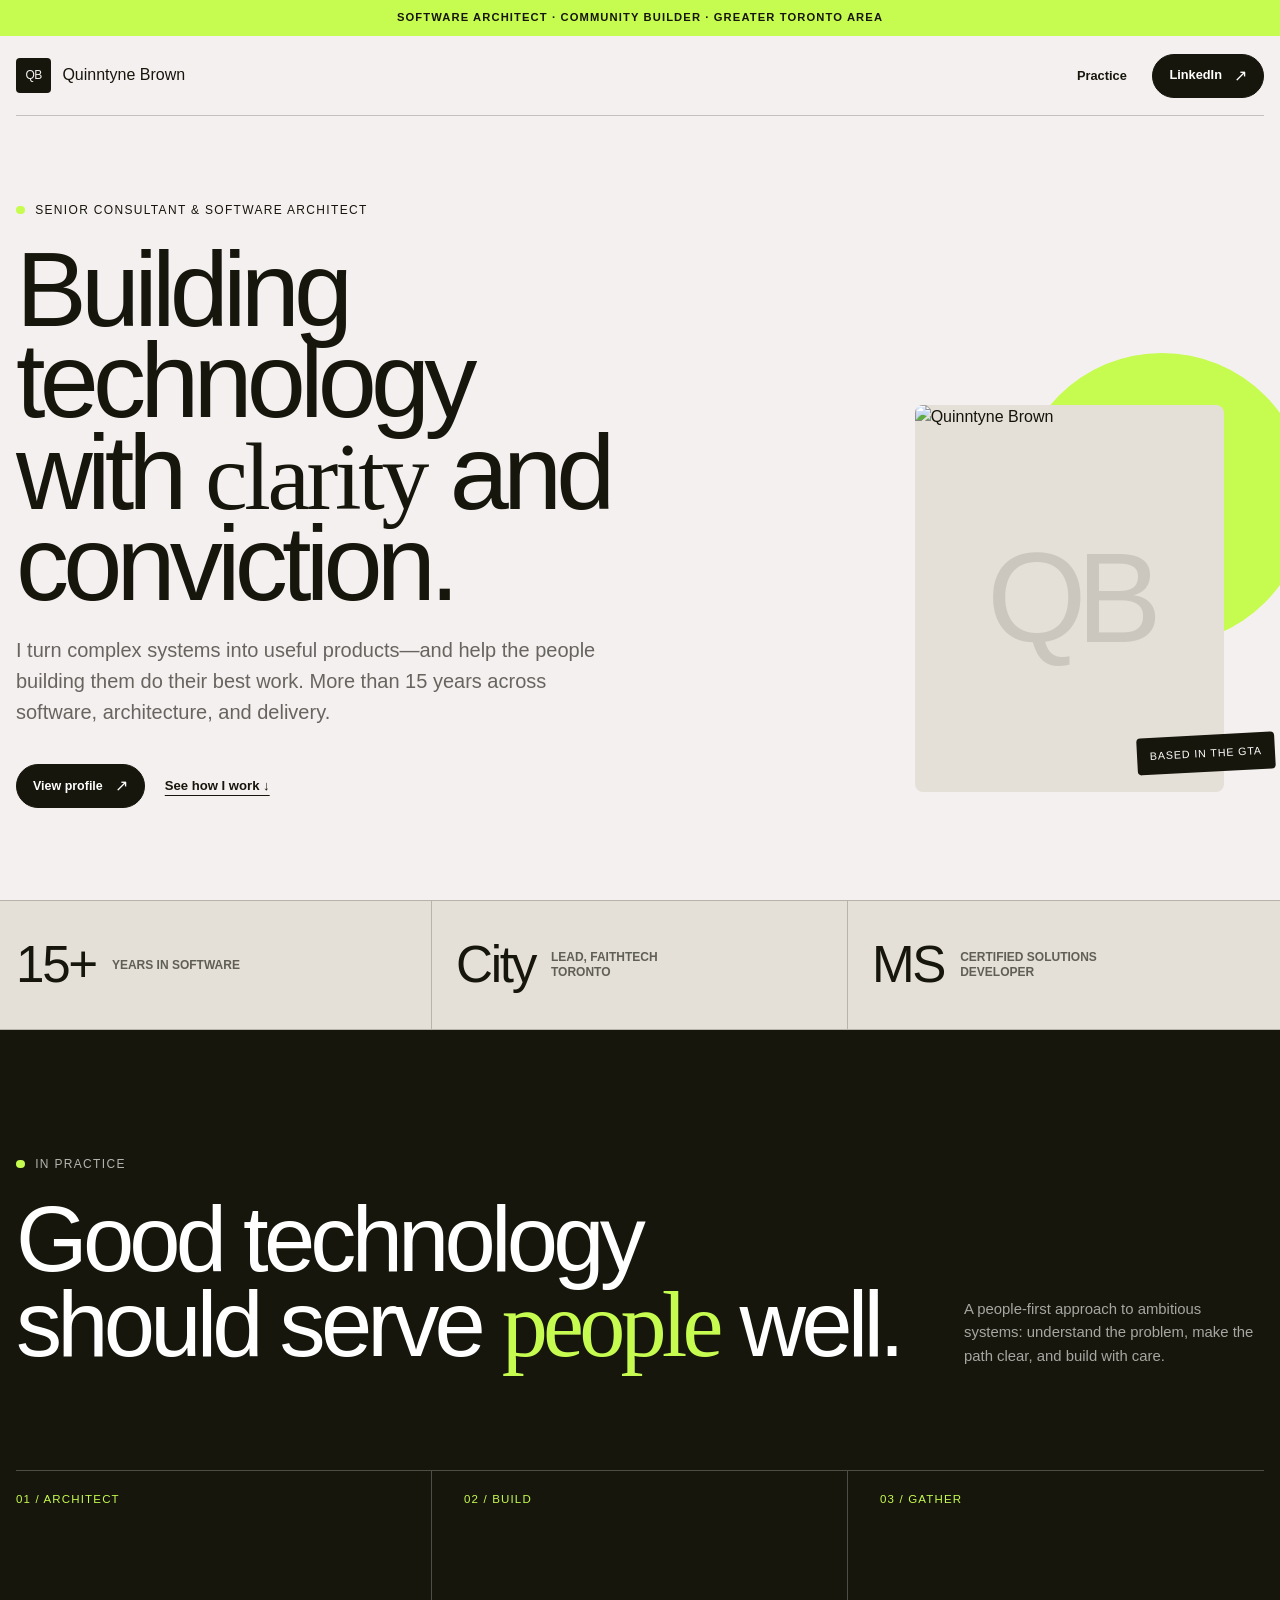
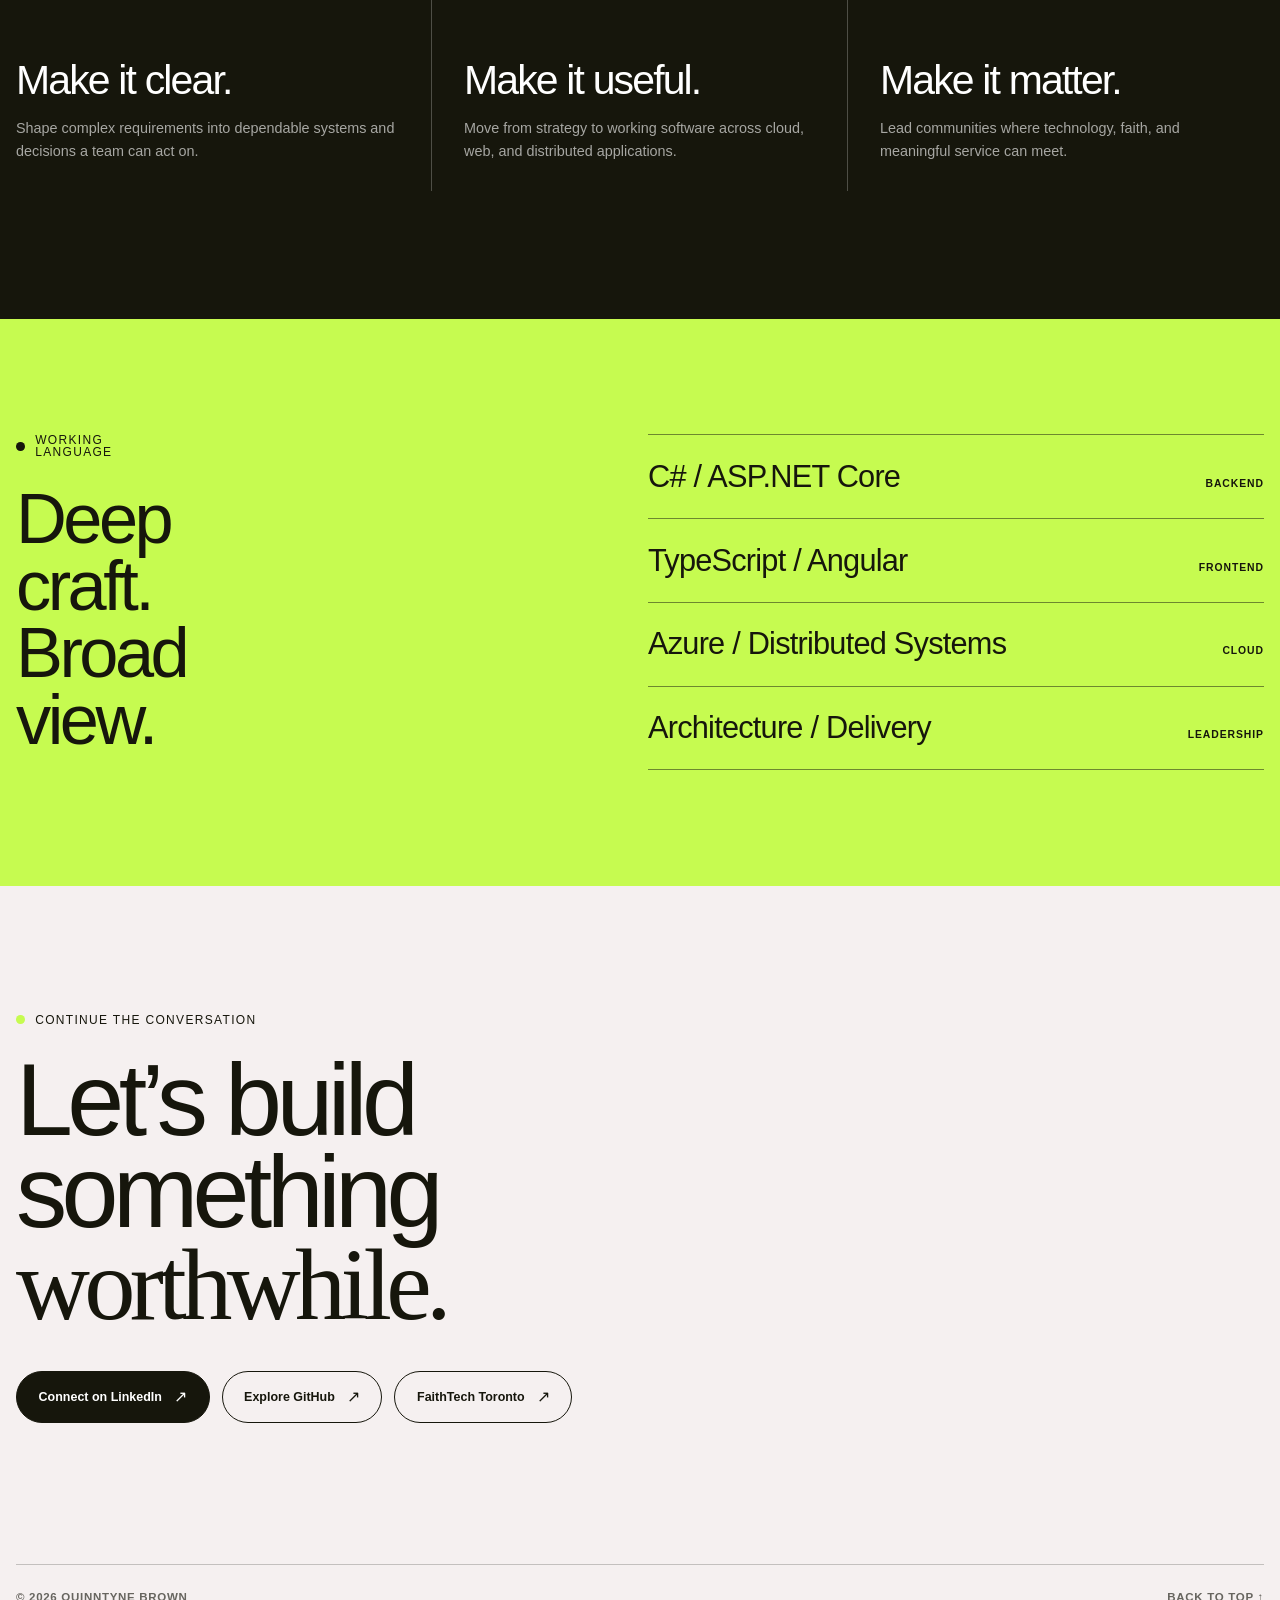
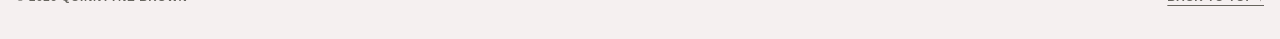
==== site/index.html @ fe4bfd9b "Rename docs/mocks to site to reflect that it is the production site The folder held the deployed pag" ====
<!DOCTYPE html>
<html lang="en">
<head>
  <meta charset="utf-8">
  <meta name="viewport" content="width=device-width, initial-scale=1">
  <meta name="description" content="Quinntyne Brown is a senior consultant, software architect, and FaithTech Toronto City Lead in the Greater Toronto Area.">
  <meta name="theme-color" content="#c6fb50">
  <meta property="og:title" content="Quinntyne Brown — Software Architect">
  <meta property="og:description" content="Building technology with clarity, care, and conviction.">
  <meta property="og:type" content="profile">
  <meta property="og:url" content="https://quinntynebrown.com/">
  <meta property="og:image" content="https://cdn.prod.website-files.com/68cae626f11482f01718b56a/69e68b954094d5e7bb53962c_QuinntyneBrown.jpeg">
  <link rel="canonical" href="https://quinntynebrown.com/">
  <title>Quinntyne Brown — Software Architect</title>

  <!-- FaithTech's public typefaces, paired with the core FaithTech palette below. -->
  <style>
    @font-face {
      font-family: "Noi Grotesk";
      src: url("https://cdn.prod.website-files.com/68cae626f11482f01718b55c/68cae626f11482f01718b61c_NoiGrotesk-Regular.ttf") format("truetype");
      font-style: normal;
      font-weight: 400;
      font-display: swap;
    }

    @font-face {
      font-family: "Noi Grotesk";
      src: url("https://cdn.prod.website-files.com/68cae626f11482f01718b55c/68cae626f11482f01718b603_NoiGrotesk-Semibold.ttf") format("truetype");
      font-style: normal;
      font-weight: 600;
      font-display: swap;
    }

    @font-face {
      font-family: "Inter";
      src: url("https://cdn.prod.website-files.com/68cae626f11482f01718b55c/68cae626f11482f01718b61d_Inter-Regular.ttf") format("truetype");
      font-style: normal;
      font-weight: 400;
      font-display: swap;
    }

    @font-face {
      font-family: "Inter";
      src: url("https://cdn.prod.website-files.com/68cae626f11482f01718b55c/68cae626f11482f01718b61e_Inter-Medium.ttf") format("truetype");
      font-style: normal;
      font-weight: 500;
      font-display: swap;
    }

    @font-face {
      font-family: "Inter";
      src: url("https://cdn.prod.website-files.com/68cae626f11482f01718b55c/68cae626f11482f01718b623_Inter-Bold.ttf") format("truetype");
      font-style: normal;
      font-weight: 700;
      font-display: swap;
    }

    @font-face {
      font-family: "Avril";
      src: url("https://cdn.prod.website-files.com/68cae626f11482f01718b55c/68cae626f11482f01718b5cb_Avril-SemiBold.otf") format("opentype");
      font-style: normal;
      font-weight: 600;
      font-display: swap;
    }

    :root {
      --ink: #16160c;
      --lime: #c6fb50;
      --paper: #f5f0f0;
      --warm: #e4e0d8;
      --line: rgba(22, 22, 12, 0.22);
      --muted: rgba(22, 22, 12, 0.64);
      --page: min(90rem, calc(100vw - 2rem));
      --radius: 0.5rem;
    }

    *, *::before, *::after { box-sizing: border-box; }

    html {
      scroll-behavior: smooth;
      background: var(--ink);
    }

    body {
      margin: 0;
      color: var(--ink);
      background: var(--paper);
      font-family: Inter, Arial, sans-serif;
      font-size: 1rem;
      line-height: 1.55;
      -webkit-font-smoothing: antialiased;
    }

    a { color: inherit; }
    img { display: block; max-width: 100%; }
    button, a { -webkit-tap-highlight-color: transparent; }

    :focus-visible {
      outline: 3px solid var(--lime);
      outline-offset: 4px;
    }

    ::selection {
      color: var(--ink);
      background: var(--lime);
    }

    .skip-link {
      position: fixed;
      top: 0.75rem;
      left: 0.75rem;
      z-index: 100;
      padding: 0.65rem 1rem;
      background: var(--ink);
      color: white;
      border-radius: 0.25rem;
      transform: translateY(-180%);
    }

    .skip-link:focus { transform: translateY(0); }

    .shell {
      width: var(--page);
      margin-inline: auto;
    }

    .eyebrow {
      display: flex;
      align-items: center;
      gap: 0.65rem;
      margin: 0;
      font-family: "Noi Grotesk", Arial, sans-serif;
      font-size: 0.75rem;
      line-height: 1;
      letter-spacing: 0.11em;
      text-transform: uppercase;
    }

    .eyebrow::before {
      content: "";
      width: 0.55rem;
      height: 0.55rem;
      flex: 0 0 auto;
      background: var(--lime);
      border-radius: 50%;
    }

    .topline {
      min-height: 2.25rem;
      display: flex;
      align-items: center;
      justify-content: center;
      padding: 0.45rem 1rem;
      background: var(--lime);
      font-size: 0.7rem;
      font-weight: 700;
      letter-spacing: 0.1em;
      text-align: center;
      text-transform: uppercase;
    }

    .nav {
      position: absolute;
      inset: 2.25rem 0 auto;
      z-index: 10;
    }

    .nav-inner {
      min-height: 5rem;
      display: flex;
      align-items: center;
      justify-content: space-between;
      border-bottom: 1px solid var(--line);
    }

    .mark {
      display: inline-flex;
      align-items: center;
      gap: 0.7rem;
      font-family: "Noi Grotesk", Arial, sans-serif;
      font-size: 1rem;
      text-decoration: none;
    }

    .mark-box {
      width: 2.2rem;
      height: 2.2rem;
      display: grid;
      place-items: center;
      color: var(--paper);
      background: var(--ink);
      border-radius: 0.25rem;
      font-size: 0.75rem;
      letter-spacing: -0.04em;
    }

    .nav-links {
      display: flex;
      align-items: center;
      gap: 1.6rem;
      margin: 0;
      padding: 0;
      list-style: none;
    }

    .nav-links a {
      font-size: 0.8rem;
      font-weight: 700;
      text-decoration: none;
    }

    .nav-links a:not(.pill) {
      text-decoration-line: underline;
      text-decoration-color: transparent;
      text-underline-offset: 0.3rem;
      transition: text-decoration-color 180ms ease;
    }

    .nav-links a:not(.pill):hover { text-decoration-color: currentColor; }

    .pill {
      min-height: 2.75rem;
      display: inline-flex;
      align-items: center;
      justify-content: center;
      gap: 0.75rem;
      padding: 0.75rem 1rem;
      border: 1px solid var(--ink);
      border-radius: 100vw;
      background: var(--ink);
      color: white;
      font-size: 0.78rem;
      font-weight: 700;
      line-height: 1;
      text-decoration: none;
      transition: background 180ms ease, color 180ms ease, transform 180ms ease;
    }

    .pill::after {
      content: "↗";
      font-size: 1rem;
      font-weight: 400;
    }

    .pill:hover {
      color: var(--ink);
      background: var(--lime);
      transform: translateY(-2px);
    }

    .hero {
      min-height: min(58rem, calc(100svh - 2.25rem));
      display: flex;
      align-items: center;
      padding: 8.75rem 0 3rem;
      overflow: hidden;
    }

    .hero-grid {
      display: grid;
      grid-template-columns: repeat(12, minmax(0, 1fr));
      gap: 1rem;
      align-items: end;
    }

    .hero-copy {
      grid-column: 1 / span 8;
      position: relative;
      z-index: 2;
      padding-bottom: 1rem;
    }

    .hero h1 {
      max-width: 11ch;
      margin: 1.75rem 0 1.6rem;
      font-family: "Noi Grotesk", Arial, sans-serif;
      font-size: clamp(4rem, 8.3vw, 8.2rem);
      font-weight: 400;
      letter-spacing: -0.055em;
      line-height: 0.86;
      text-wrap: balance;
    }

    .hero h1 em {
      font-family: "Avril", Georgia, serif;
      font-size: 0.9em;
      font-style: normal;
      letter-spacing: -0.035em;
    }

    .hero-intro {
      max-width: 38rem;
      margin: 0;
      color: var(--muted);
      font-size: clamp(1.05rem, 1.6vw, 1.25rem);
      text-wrap: pretty;
    }

    .hero-actions {
      display: flex;
      align-items: center;
      gap: 1.25rem;
      margin-top: 2.25rem;
    }

    .text-link {
      font-size: 0.82rem;
      font-weight: 700;
      text-underline-offset: 0.32rem;
    }

    .portrait-wrap {
      grid-column: 9 / -1;
      position: relative;
      padding: 1rem 0 1rem 1rem;
    }

    .portrait-block {
      position: absolute;
      top: -1.25rem;
      right: -2.75rem;
      width: 72%;
      aspect-ratio: 1;
      background: var(--lime);
      border-radius: 50%;
    }

    .portrait {
      position: relative;
      aspect-ratio: 4 / 5;
      overflow: hidden;
      background: var(--warm);
      border-radius: var(--radius);
    }

    .portrait::before {
      content: "QB";
      position: absolute;
      inset: 0;
      display: grid;
      place-items: center;
      color: rgba(22, 22, 12, 0.12);
      font-family: "Noi Grotesk", Arial, sans-serif;
      font-size: 8rem;
      letter-spacing: -0.08em;
    }

    .portrait img {
      position: relative;
      width: 100%;
      height: 100%;
      object-fit: cover;
      filter: saturate(0.88) contrast(1.02);
    }

    .portrait-caption {
      position: absolute;
      right: -0.7rem;
      bottom: 3.25rem;
      z-index: 2;
      padding: 0.65rem 0.8rem;
      background: var(--ink);
      color: white;
      border-radius: 0.25rem;
      font-family: "Noi Grotesk", Arial, sans-serif;
      font-size: 0.67rem;
      letter-spacing: 0.08em;
      text-transform: uppercase;
      transform: rotate(-3deg);
    }

    .signal-strip {
      background: var(--warm);
      border-top: 1px solid var(--line);
      border-bottom: 1px solid var(--line);
    }

    .signals {
      min-height: 8rem;
      display: grid;
      grid-template-columns: repeat(3, 1fr);
    }

    .signal {
      display: flex;
      align-items: center;
      gap: 1rem;
      padding: 1.5rem;
      border-right: 1px solid var(--line);
    }

    .signal:first-child { padding-left: 0; }
    .signal:last-child { border-right: 0; }

    .signal strong {
      font-family: "Noi Grotesk", Arial, sans-serif;
      font-size: clamp(2.3rem, 4vw, 3.8rem);
      font-weight: 400;
      letter-spacing: -0.045em;
      line-height: 1;
    }

    .signal span {
      max-width: 9rem;
      color: var(--muted);
      font-size: 0.75rem;
      font-weight: 700;
      line-height: 1.25;
      text-transform: uppercase;
    }

    .practice {
      padding: clamp(5.5rem, 10vw, 9rem) 0;
      color: white;
      background: var(--ink);
    }

    .practice .eyebrow { color: rgba(255,255,255,0.68); }

    .practice-head {
      display: grid;
      grid-template-columns: repeat(12, minmax(0, 1fr));
      gap: 1rem;
      align-items: end;
      margin-bottom: clamp(4rem, 8vw, 7rem);
    }

    .practice-title-wrap { grid-column: 1 / span 9; }

    .practice h2 {
      grid-column: 1 / span 9;
      margin: 1.75rem 0 0;
      font-family: "Noi Grotesk", Arial, sans-serif;
      font-size: clamp(3.3rem, 7.2vw, 7rem);
      font-weight: 400;
      letter-spacing: -0.052em;
      line-height: 0.92;
      text-wrap: balance;
    }

    .practice h2 em {
      color: var(--lime);
      font-family: "Avril", Georgia, serif;
      font-style: normal;
    }

    .practice-note {
      grid-column: 10 / -1;
      margin: 0;
      color: rgba(255,255,255,0.62);
      font-size: 0.93rem;
      text-wrap: pretty;
    }

    .pillars {
      display: grid;
      grid-template-columns: repeat(3, 1fr);
      border-top: 1px solid rgba(255,255,255,0.24);
    }

    .pillar {
      min-height: 20rem;
      display: flex;
      flex-direction: column;
      padding: 1.25rem 2rem 0 0;
      border-right: 1px solid rgba(255,255,255,0.24);
    }

    .pillar + .pillar { padding-left: 2rem; }
    .pillar:last-child { border-right: 0; }

    .number {
      color: var(--lime);
      font-family: "Noi Grotesk", Arial, sans-serif;
      font-size: 0.72rem;
      letter-spacing: 0.1em;
    }

    .pillar h3 {
      margin: auto 0 1rem;
      font-family: "Noi Grotesk", Arial, sans-serif;
      font-size: clamp(2rem, 3.2vw, 3rem);
      font-weight: 400;
      letter-spacing: -0.045em;
      line-height: 1;
    }

    .pillar p {
      min-height: 4.6rem;
      margin: 0;
      color: rgba(255,255,255,0.62);
      font-size: 0.9rem;
      text-wrap: pretty;
    }

    .stack {
      padding: clamp(5rem, 9vw, 8rem) 0;
      background: var(--lime);
    }

    .stack-grid {
      display: grid;
      grid-template-columns: repeat(12, minmax(0, 1fr));
      gap: 1rem;
    }

    .stack .eyebrow::before { background: var(--ink); }

    .stack h2 {
      grid-column: 1 / span 5;
      margin: 1.75rem 0 0;
      font-family: "Noi Grotesk", Arial, sans-serif;
      font-size: clamp(3rem, 5.5vw, 5.25rem);
      font-weight: 400;
      letter-spacing: -0.05em;
      line-height: 0.95;
    }

    .stack-list {
      grid-column: 7 / -1;
      margin: 0;
      padding: 0;
      list-style: none;
      border-top: 1px solid rgba(22,22,12,0.5);
    }

    .stack-list li {
      display: flex;
      align-items: baseline;
      justify-content: space-between;
      gap: 1rem;
      padding: 1.1rem 0;
      border-bottom: 1px solid rgba(22,22,12,0.5);
      font-family: "Noi Grotesk", Arial, sans-serif;
      font-size: clamp(1.35rem, 2.4vw, 2.1rem);
      letter-spacing: -0.025em;
    }

    .stack-list small {
      font-family: Inter, Arial, sans-serif;
      font-size: 0.65rem;
      font-weight: 700;
      letter-spacing: 0.09em;
      text-transform: uppercase;
    }

    .connect {
      padding: clamp(5.5rem, 10vw, 9rem) 0 2rem;
      background: var(--paper);
    }

    .connect h2 {
      max-width: 11ch;
      margin: 1.75rem 0 2.5rem;
      font-family: "Noi Grotesk", Arial, sans-serif;
      font-size: clamp(3.6rem, 8vw, 7.5rem);
      font-weight: 400;
      letter-spacing: -0.055em;
      line-height: 0.9;
    }

    .connect h2 em {
      font-family: "Avril", Georgia, serif;
      font-style: normal;
    }

    .connect-links {
      display: flex;
      flex-wrap: wrap;
      gap: 0.75rem;
    }

    .connect-links .pill {
      min-height: 3.25rem;
      padding-inline: 1.35rem;
    }

    .connect-links .pill.secondary {
      color: var(--ink);
      background: transparent;
    }

    .connect-links .pill.secondary:hover { background: var(--lime); }

    footer {
      margin-top: clamp(6rem, 11vw, 10rem);
      padding: 1.5rem 0 0;
      border-top: 1px solid var(--line);
    }

    .footer-row {
      display: flex;
      align-items: center;
      justify-content: space-between;
      gap: 1.5rem;
      color: var(--muted);
      font-size: 0.72rem;
      font-weight: 700;
      letter-spacing: 0.06em;
      text-transform: uppercase;
    }

    .back-top {
      display: inline-flex;
      align-items: center;
      gap: 0.5rem;
      text-underline-offset: 0.25rem;
    }

    .reveal {
      opacity: 1;
      transform: translateY(0);
      transition: opacity 700ms ease, transform 700ms ease;
    }

    @starting-style {
      .reveal {
        opacity: 0;
        transform: translateY(1.25rem);
      }
    }

    @media (max-width: 900px) {
      .hero { min-height: auto; padding-top: 9rem; }
      .hero-grid { align-items: center; }
      .hero-copy { grid-column: 1 / span 7; }
      .portrait-wrap { grid-column: 8 / -1; }
      .practice h2 { grid-column: 1 / span 8; }
      .practice-note { grid-column: 9 / -1; }
      .stack h2 { grid-column: 1 / span 5; }
      .stack-list { grid-column: 6 / -1; }
    }

    @media (max-width: 700px) {
      :root { --page: calc(100vw - 2rem); }

      .nav-inner { min-height: 4.5rem; }
      .mark-label, .nav-links li:first-child { display: none; }
      .nav-links { gap: 0.75rem; }

      .hero { padding: 8rem 0 2rem; }
      .hero-grid { display: flex; flex-direction: column; align-items: stretch; }
      .hero-copy { order: 1; }
      .hero h1 { font-size: clamp(3.75rem, 17vw, 5.25rem); }
      .hero-intro { max-width: 31rem; }
      .portrait-wrap { order: 2; width: min(82%, 25rem); margin: 2.5rem 0 0 auto; }
      .portrait-block { right: -1.5rem; }

      .signals { grid-template-columns: 1fr; }
      .signal, .signal:first-child {
        min-height: 6.5rem;
        padding: 1.25rem 0;
        border-right: 0;
        border-bottom: 1px solid var(--line);
      }
      .signal:last-child { border-bottom: 0; }
      .signal strong { min-width: 7rem; }

      .practice-head, .stack-grid { display: block; }
      .practice h2 { font-size: clamp(3.2rem, 15vw, 5rem); }
      .practice-note { max-width: 28rem; margin-top: 2rem; }

      .pillars { grid-template-columns: 1fr; }
      .pillar, .pillar + .pillar {
        min-height: 15rem;
        padding: 1.25rem 0 1.5rem;
        border-right: 0;
        border-bottom: 1px solid rgba(255,255,255,0.24);
      }
      .pillar:last-child { border-bottom: 0; }
      .pillar p { min-height: 0; }

      .stack h2 { max-width: 9ch; margin-bottom: 3.5rem; }
      .footer-row { align-items: flex-end; }
    }

    @media (prefers-reduced-motion: reduce) {
      html { scroll-behavior: auto; }
      *, *::before, *::after {
        animation-duration: 0.01ms !important;
        animation-iteration-count: 1 !important;
        transition-duration: 0.01ms !important;
      }
      .reveal { opacity: 1; transform: none; }
    }
  </style>
</head>

<body id="top">
  <a class="skip-link" href="#main">Skip to content</a>

  <div class="topline">Software architect · Community builder · Greater Toronto Area</div>

  <nav class="nav" aria-label="Primary navigation">
    <div class="shell nav-inner">
      <a class="mark" href="#top" aria-label="Quinntyne Brown, home">
        <span class="mark-box" aria-hidden="true">QB</span>
        <span class="mark-label">Quinntyne Brown</span>
      </a>

      <ul class="nav-links">
        <li><a href="#practice">Practice</a></li>
        <li><a class="pill" href="https://www.linkedin.com/in/quinntynebrown/" target="_blank" rel="noreferrer">LinkedIn</a></li>
      </ul>
    </div>
  </nav>

  <main id="main">
    <section class="hero" aria-labelledby="hero-title">
      <div class="shell hero-grid">
        <div class="hero-copy reveal">
          <p class="eyebrow">Senior consultant &amp; software architect</p>
          <h1 id="hero-title">Building technology with <em>clarity</em> and conviction.</h1>
          <p class="hero-intro">I turn complex systems into useful products—and help the people building them do their best work. More than 15 years across software, architecture, and delivery.</p>
          <div class="hero-actions">
            <a class="pill" href="https://www.linkedin.com/in/quinntynebrown/" target="_blank" rel="noreferrer">View profile</a>
            <a class="text-link" href="#practice">See how I work ↓</a>
          </div>
        </div>

        <div class="portrait-wrap reveal">
          <div class="portrait-block" aria-hidden="true"></div>
          <figure class="portrait">
            <img src="https://cdn.prod.website-files.com/68cae626f11482f01718b56a/69e68b954094d5e7bb53962c_QuinntyneBrown.jpeg" alt="Quinntyne Brown" width="787" height="787" onerror="this.hidden=true">
          </figure>
          <span class="portrait-caption">Based in the GTA</span>
        </div>
      </div>
    </section>

    <section class="signal-strip" aria-label="Profile highlights">
      <div class="shell signals">
        <div class="signal reveal"><strong>15+</strong><span>years in software</span></div>
        <div class="signal reveal"><strong>City</strong><span>Lead, FaithTech Toronto</span></div>
        <div class="signal reveal"><strong>MS</strong><span>Certified solutions developer</span></div>
      </div>
    </section>

    <section class="practice" id="practice" aria-labelledby="practice-title">
      <div class="shell">
        <div class="practice-head">
          <div class="practice-title-wrap">
            <p class="eyebrow reveal">In practice</p>
            <h2 class="reveal" id="practice-title">Good technology should serve <em>people</em> well.</h2>
          </div>
          <p class="practice-note reveal">A people-first approach to ambitious systems: understand the problem, make the path clear, and build with care.</p>
        </div>

        <div class="pillars">
          <article class="pillar reveal">
            <span class="number">01 / ARCHITECT</span>
            <h3>Make it clear.</h3>
            <p>Shape complex requirements into dependable systems and decisions a team can act on.</p>
          </article>

          <article class="pillar reveal">
            <span class="number">02 / BUILD</span>
            <h3>Make it useful.</h3>
            <p>Move from strategy to working software across cloud, web, and distributed applications.</p>
          </article>

          <article class="pillar reveal">
            <span class="number">03 / GATHER</span>
            <h3>Make it matter.</h3>
            <p>Lead communities where technology, faith, and meaningful service can meet.</p>
          </article>
        </div>
      </div>
    </section>

    <section class="stack" aria-labelledby="stack-title">
      <div class="shell stack-grid">
        <div>
          <p class="eyebrow reveal">Working language</p>
          <h2 class="reveal" id="stack-title">Deep craft. Broad view.</h2>
        </div>

        <ul class="stack-list reveal">
          <li><span>C# / ASP.NET Core</span><small>Backend</small></li>
          <li><span>TypeScript / Angular</span><small>Frontend</small></li>
          <li><span>Azure / Distributed Systems</span><small>Cloud</small></li>
          <li><span>Architecture / Delivery</span><small>Leadership</small></li>
        </ul>
      </div>
    </section>

    <section class="connect" id="connect" aria-labelledby="connect-title">
      <div class="shell">
        <p class="eyebrow reveal">Continue the conversation</p>
        <h2 class="reveal" id="connect-title">Let’s build something <em>worthwhile.</em></h2>

        <div class="connect-links reveal">
          <a class="pill" href="https://www.linkedin.com/in/quinntynebrown/" target="_blank" rel="noreferrer">Connect on LinkedIn</a>
          <a class="pill secondary" href="https://github.com/QuinntyneBrown" target="_blank" rel="noreferrer">Explore GitHub</a>
          <a class="pill secondary" href="https://www.faithtech.com/communities/toronto" target="_blank" rel="noreferrer">FaithTech Toronto</a>
        </div>

        <footer>
          <div class="footer-row">
            <span>© <span id="year">2026</span> Quinntyne Brown</span>
            <a class="back-top" href="#top">Back to top ↑</a>
          </div>
        </footer>
      </div>
    </section>
  </main>

  <script>
    document.getElementById("year").textContent = new Date().getFullYear();
  </script>
</body>
</html>
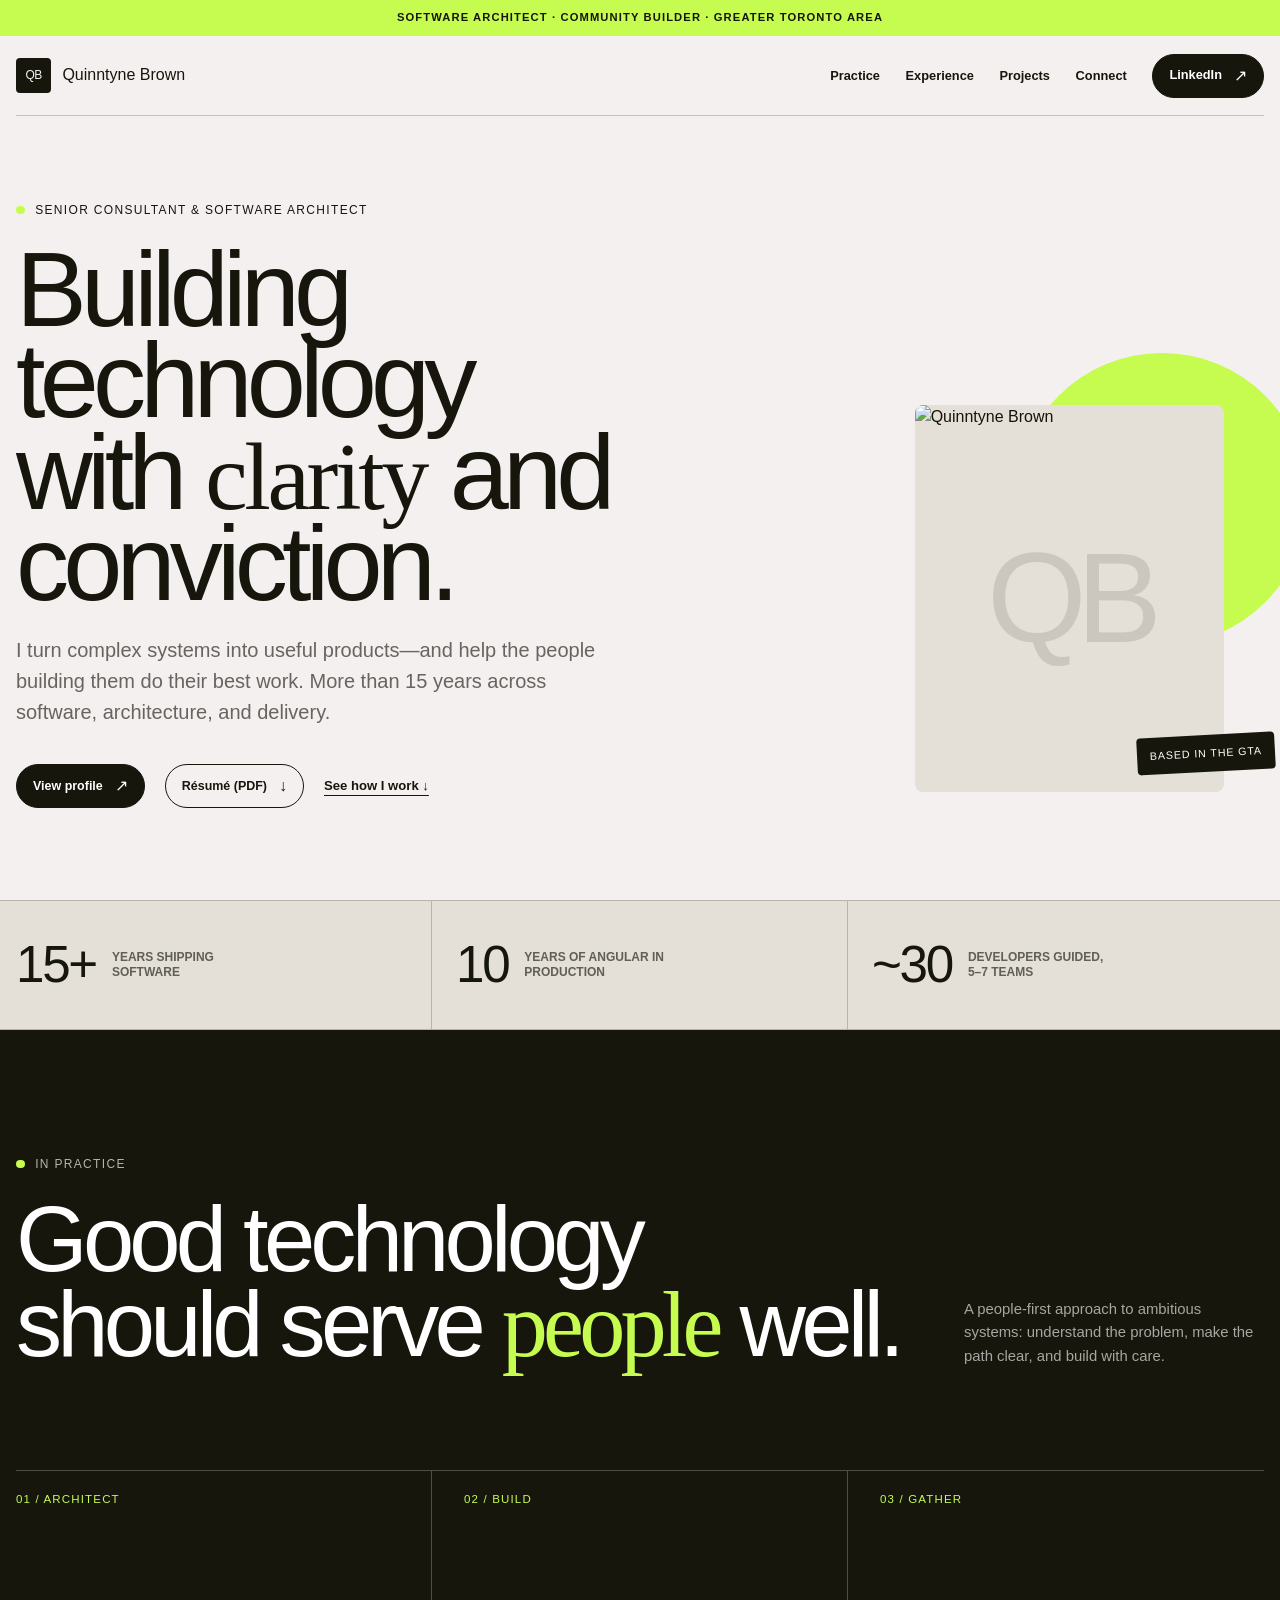
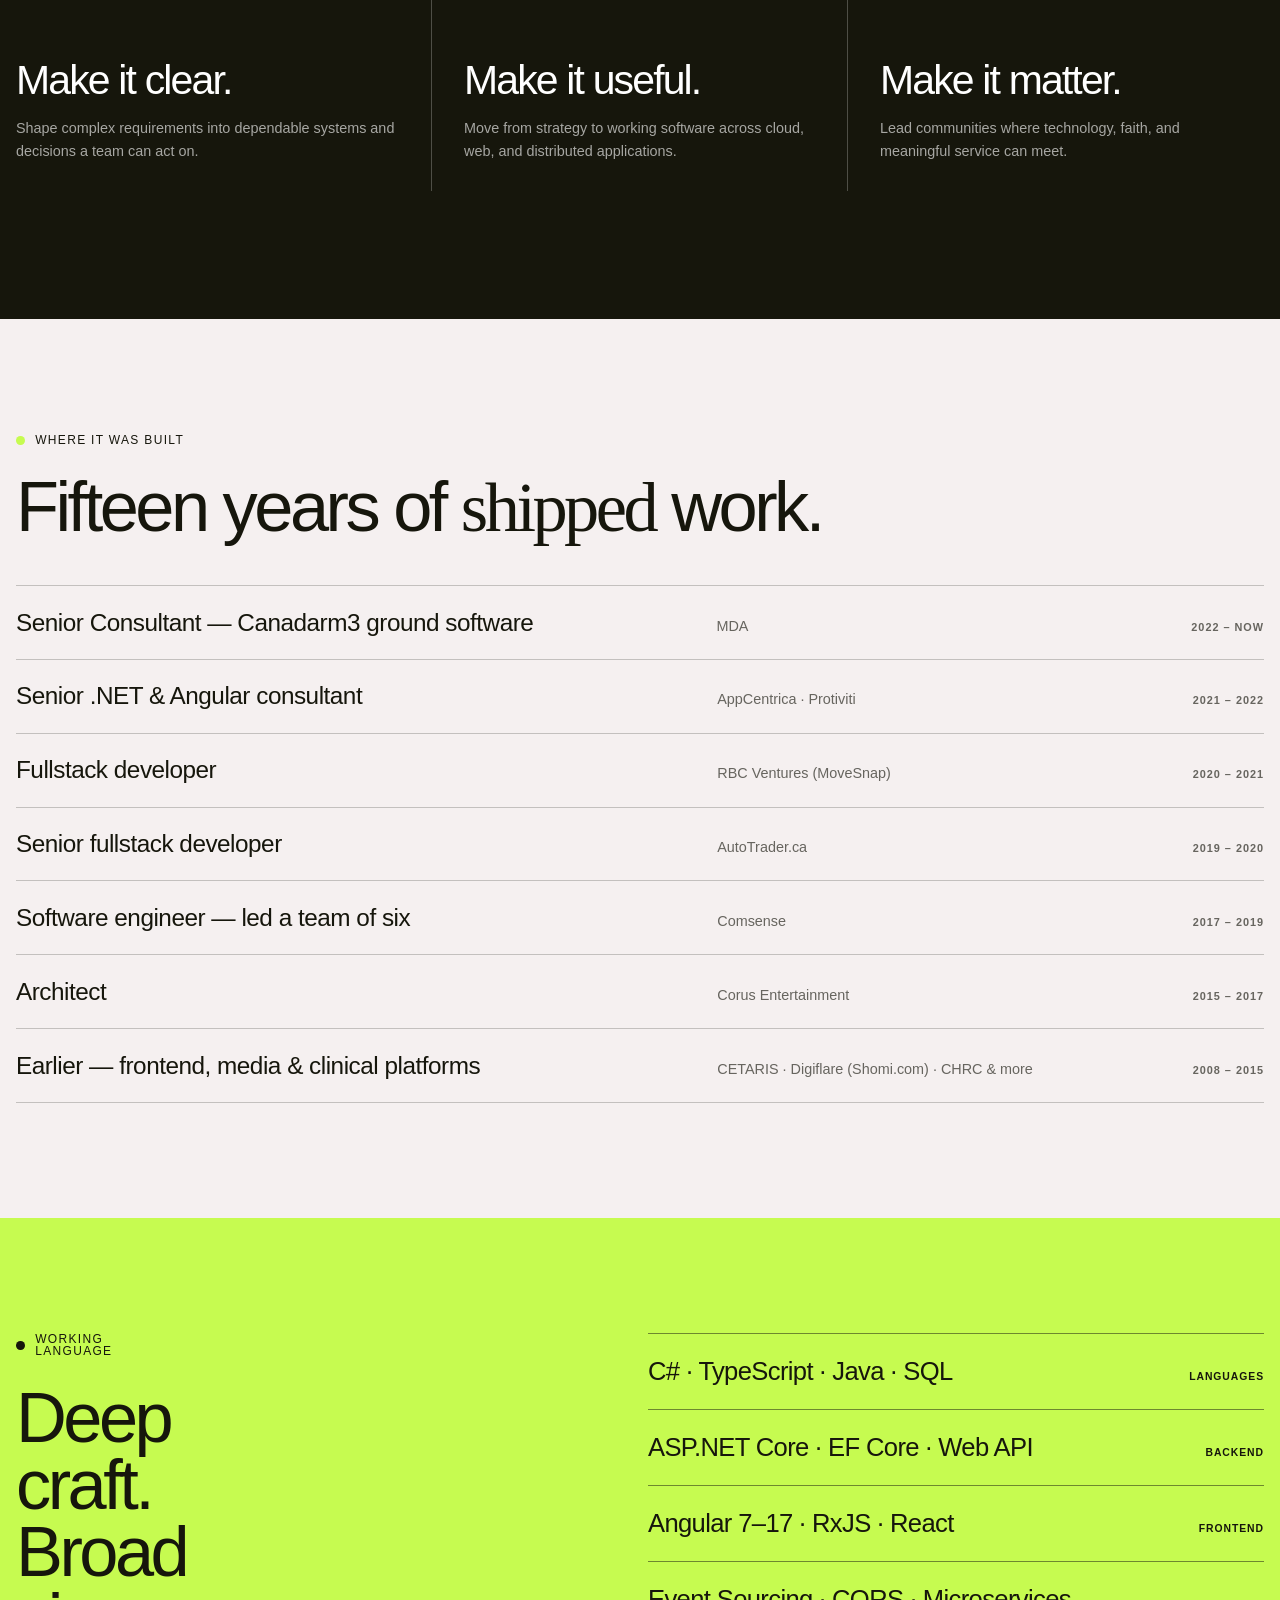
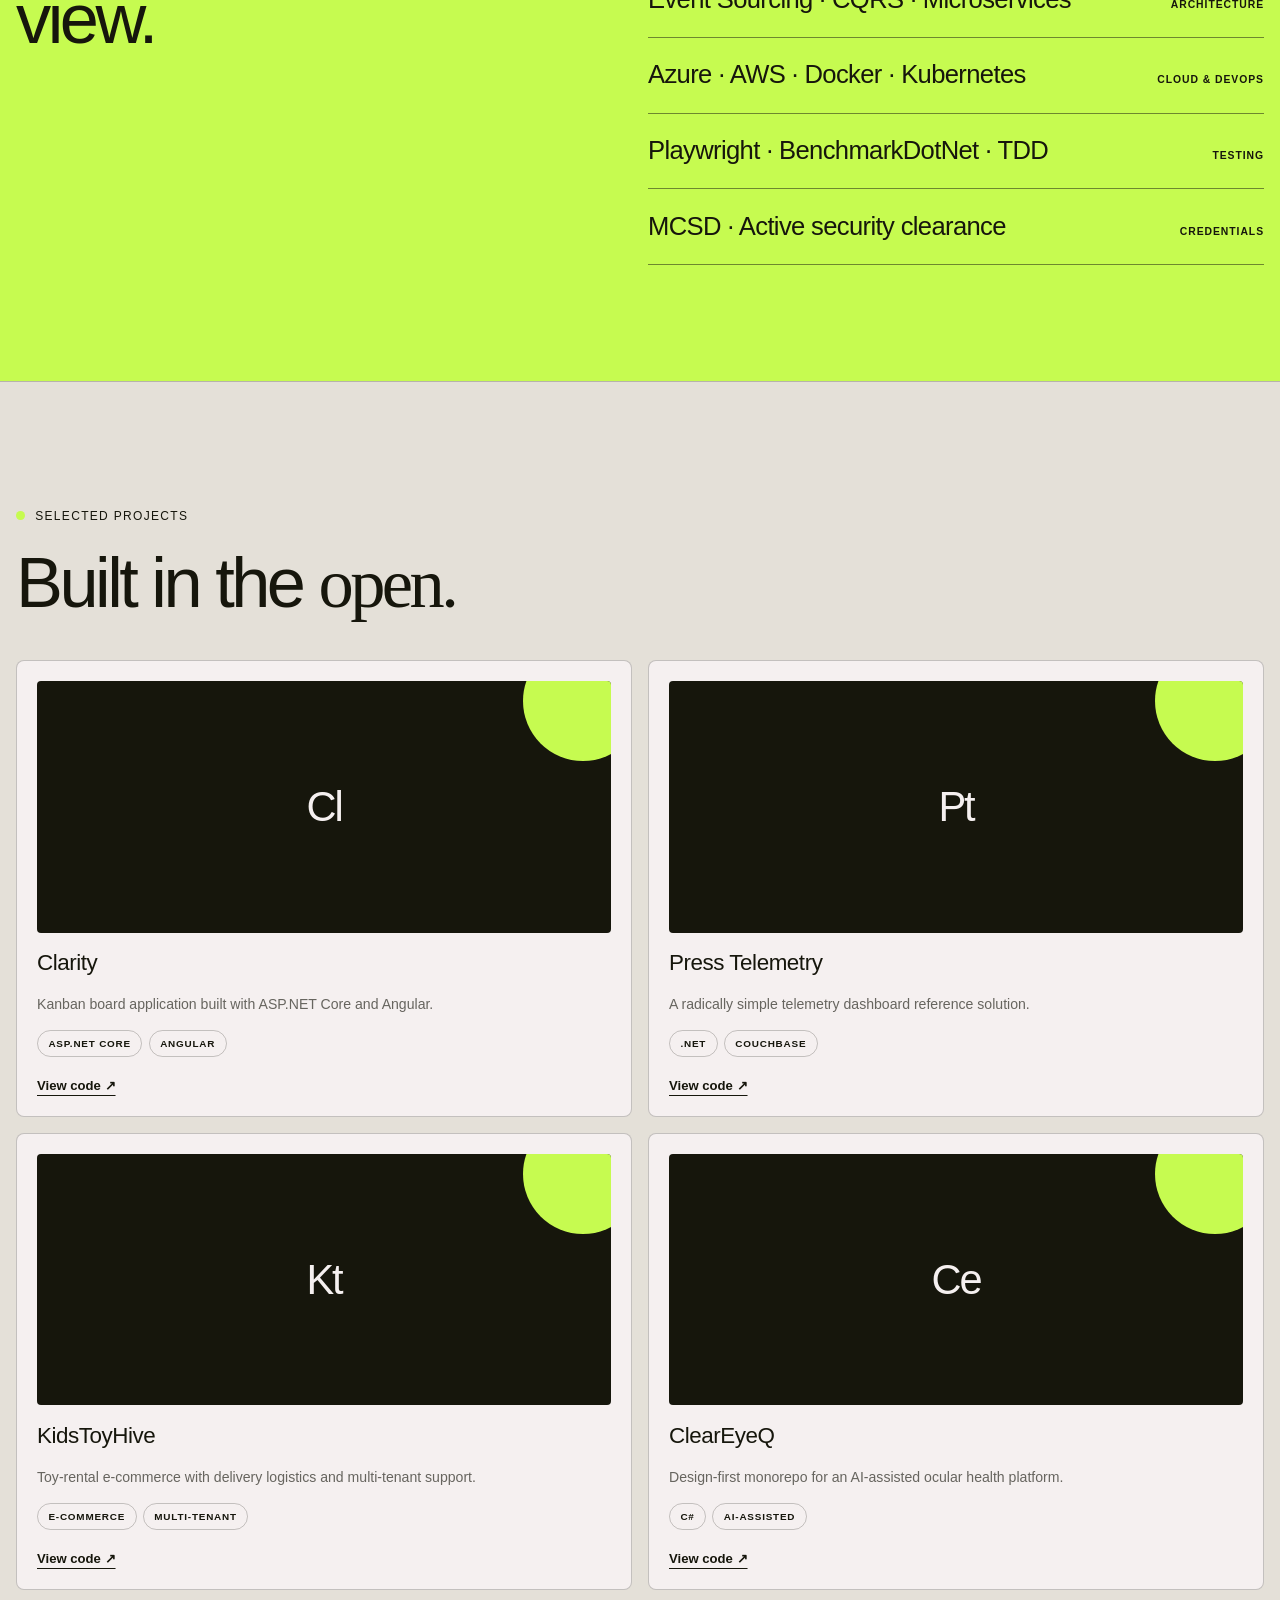
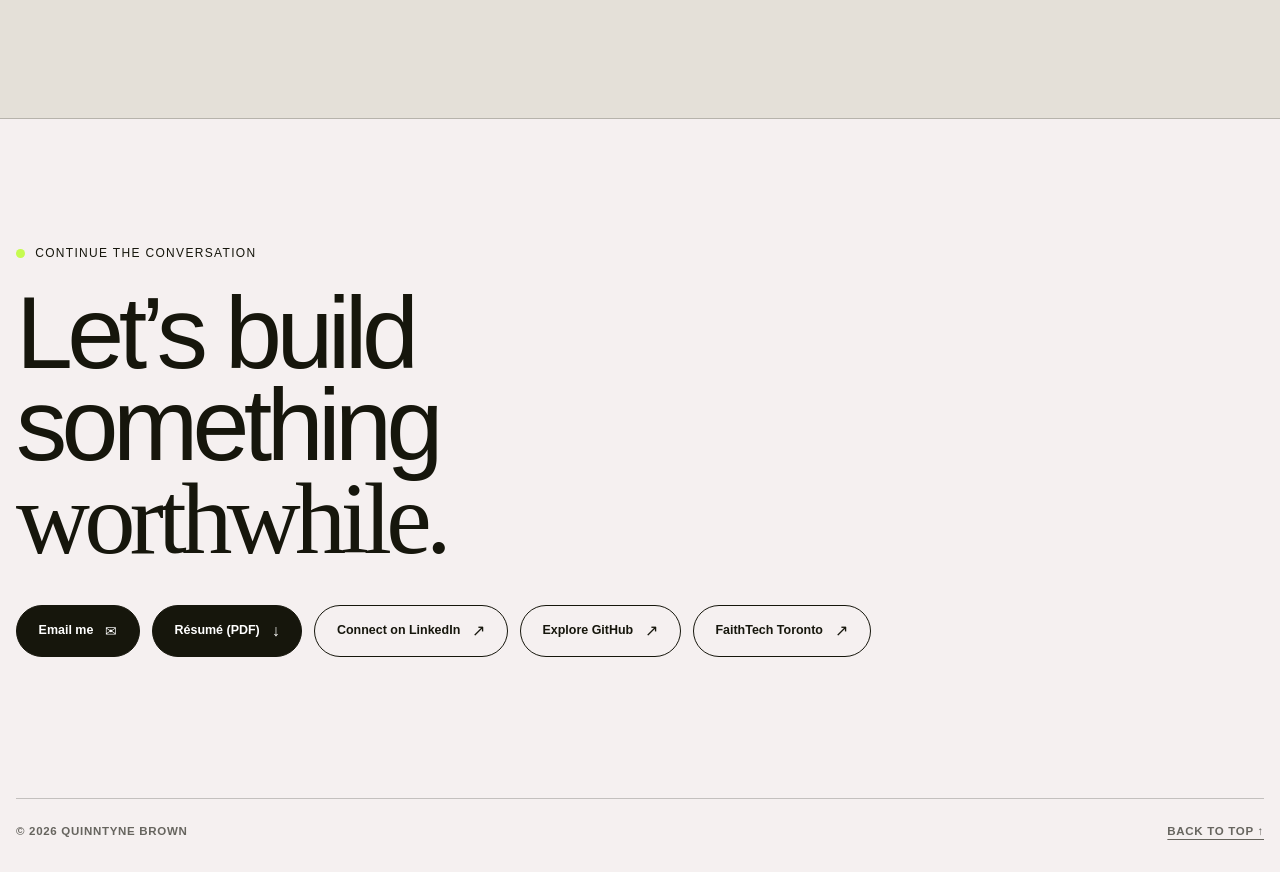
==== commit f473d004: "Apply the review improvements: experience, projects, resume, contact Adds the Experience timeline an" ====
--- a/site/index.html
+++ b/site/index.html
@@ -248,6 +248,16 @@
       transform: translateY(-2px);
     }
 
+    .pill.secondary {
+      color: var(--ink);
+      background: transparent;
+    }
+
+    .pill.secondary:hover { background: var(--lime); }
+
+    .pill.down::after { content: "↓"; }
+    .pill.mail::after { content: "✉"; font-size: 0.9rem; }
+
     .hero {
       min-height: min(58rem, calc(100svh - 2.25rem));
       display: flex;
@@ -298,8 +308,9 @@
 
     .hero-actions {
       display: flex;
+      flex-wrap: wrap;
       align-items: center;
-      gap: 1.25rem;
+      gap: 1rem 1.25rem;
       margin-top: 2.25rem;
     }
 
@@ -526,13 +537,14 @@
 
     .stack-list li {
       display: flex;
+      flex-wrap: wrap;
       align-items: baseline;
       justify-content: space-between;
-      gap: 1rem;
+      gap: 0.35rem 1rem;
       padding: 1.1rem 0;
       border-bottom: 1px solid rgba(22,22,12,0.5);
       font-family: "Noi Grotesk", Arial, sans-serif;
-      font-size: clamp(1.35rem, 2.4vw, 2.1rem);
+      font-size: clamp(1.15rem, 2vw, 1.7rem);
       letter-spacing: -0.025em;
     }
 
@@ -544,6 +556,151 @@
       text-transform: uppercase;
     }
 
+    .xp {
+      padding: clamp(5rem, 9vw, 8rem) 0;
+      background: var(--paper);
+    }
+
+    .xp h2, .projects h2 {
+      margin: 1.75rem 0 2.75rem;
+      font-family: "Noi Grotesk", Arial, sans-serif;
+      font-size: clamp(2.8rem, 5.5vw, 5.25rem);
+      font-weight: 400;
+      letter-spacing: -0.05em;
+      line-height: 0.95;
+      text-wrap: balance;
+    }
+
+    .xp h2 em, .projects h2 em {
+      font-family: "Avril", Georgia, serif;
+      font-style: normal;
+    }
+
+    .xp-list {
+      margin: 0;
+      padding: 0;
+      list-style: none;
+      border-top: 1px solid var(--line);
+    }
+
+    .xp-list li {
+      display: grid;
+      grid-template-columns: minmax(0, 1.5fr) minmax(0, 1fr) auto;
+      gap: 0.35rem 1.5rem;
+      align-items: baseline;
+      padding: 1.1rem 0;
+      border-bottom: 1px solid var(--line);
+    }
+
+    .xp-role {
+      font-family: "Noi Grotesk", Arial, sans-serif;
+      font-size: clamp(1.15rem, 1.9vw, 1.6rem);
+      letter-spacing: -0.02em;
+    }
+
+    .xp-org { color: var(--muted); font-size: 0.9rem; }
+
+    .xp-dates {
+      color: var(--muted);
+      font-size: 0.68rem;
+      font-weight: 700;
+      letter-spacing: 0.09em;
+      text-transform: uppercase;
+      white-space: nowrap;
+    }
+
+    .projects {
+      padding: clamp(5.5rem, 10vw, 9rem) 0;
+      background: var(--warm);
+      border-top: 1px solid var(--line);
+      border-bottom: 1px solid var(--line);
+    }
+
+    .project-grid {
+      display: grid;
+      grid-template-columns: repeat(2, minmax(0, 1fr));
+      gap: 1rem;
+    }
+
+    .project-card {
+      display: flex;
+      flex-direction: column;
+      gap: 0.85rem;
+      padding: 1.25rem;
+      background: var(--paper);
+      border: 1px solid var(--line);
+      border-radius: var(--radius);
+    }
+
+    .project-tile {
+      position: relative;
+      display: grid;
+      place-items: center;
+      aspect-ratio: 16 / 7;
+      overflow: hidden;
+      background: var(--ink);
+      border-radius: 0.25rem;
+    }
+
+    .project-tile::before {
+      content: "";
+      position: absolute;
+      top: -2.5rem;
+      right: -2rem;
+      width: 7.5rem;
+      height: 7.5rem;
+      background: var(--lime);
+      border-radius: 50%;
+    }
+
+    .project-tile span {
+      position: relative;
+      color: var(--paper);
+      font-family: "Noi Grotesk", Arial, sans-serif;
+      font-size: 2.6rem;
+      letter-spacing: -0.05em;
+    }
+
+    .project-card h3 {
+      margin: 0;
+      font-family: "Noi Grotesk", Arial, sans-serif;
+      font-size: 1.4rem;
+      font-weight: 400;
+      letter-spacing: -0.02em;
+    }
+
+    .project-card p {
+      margin: 0;
+      color: var(--muted);
+      font-size: 0.88rem;
+      text-wrap: pretty;
+    }
+
+    .project-tags {
+      display: flex;
+      flex-wrap: wrap;
+      gap: 0.4rem;
+      margin: 0;
+      padding: 0;
+      list-style: none;
+    }
+
+    .project-tags li {
+      padding: 0.3rem 0.65rem;
+      border: 1px solid var(--line);
+      border-radius: 100vw;
+      font-size: 0.62rem;
+      font-weight: 700;
+      letter-spacing: 0.08em;
+      text-transform: uppercase;
+    }
+
+    .project-card .text-link {
+      margin-top: auto;
+      align-self: flex-start;
+      padding-top: 0.35rem;
+    }
+
     .connect {
       padding: clamp(5.5rem, 10vw, 9rem) 0 2rem;
       background: var(--paper);
@@ -575,12 +732,6 @@
       padding-inline: 1.35rem;
     }
 
-    .connect-links .pill.secondary {
-      color: var(--ink);
-      background: transparent;
-    }
-
-    .connect-links .pill.secondary:hover { background: var(--lime); }
 
     footer {
       margin-top: clamp(6rem, 11vw, 10rem);
@@ -635,7 +786,7 @@
       :root { --page: calc(100vw - 2rem); }
 
       .nav-inner { min-height: 4.5rem; }
-      .mark-label, .nav-links li:first-child { display: none; }
+      .mark-label, .nav-links li.anchor { display: none; }
       .nav-links { gap: 0.75rem; }
 
       .hero { padding: 8rem 0 2rem; }
@@ -671,6 +822,14 @@
       .pillar p { min-height: 0; }
 
       .stack h2 { max-width: 9ch; margin-bottom: 3.5rem; }
+
+      .xp-list li { grid-template-columns: 1fr auto; }
+      .xp-role { grid-row: 1; grid-column: 1; }
+      .xp-dates { grid-row: 1; grid-column: 2; }
+      .xp-org { grid-row: 2; grid-column: 1 / -1; }
+
+      .project-grid { grid-template-columns: 1fr; }
+
       .footer-row { align-items: flex-end; }
     }
 
@@ -699,7 +858,10 @@
       </a>
 
       <ul class="nav-links">
-        <li><a href="#practice">Practice</a></li>
+        <li class="anchor"><a href="#practice">Practice</a></li>
+        <li class="anchor"><a href="#experience">Experience</a></li>
+        <li class="anchor"><a href="#projects">Projects</a></li>
+        <li class="anchor"><a href="#connect">Connect</a></li>
         <li><a class="pill" href="https://www.linkedin.com/in/quinntynebrown/" target="_blank" rel="noreferrer">LinkedIn</a></li>
       </ul>
     </div>
@@ -714,6 +876,7 @@
           <p class="hero-intro">I turn complex systems into useful products—and help the people building them do their best work. More than 15 years across software, architecture, and delivery.</p>
           <div class="hero-actions">
             <a class="pill" href="https://www.linkedin.com/in/quinntynebrown/" target="_blank" rel="noreferrer">View profile</a>
+            <a class="pill secondary down" href="Quinntyne-Brown-Resume.pdf" download>Résumé (PDF)</a>
             <a class="text-link" href="#practice">See how I work ↓</a>
           </div>
         </div>
@@ -730,9 +893,9 @@
 
     <section class="signal-strip" aria-label="Profile highlights">
       <div class="shell signals">
-        <div class="signal reveal"><strong>15+</strong><span>years in software</span></div>
-        <div class="signal reveal"><strong>City</strong><span>Lead, FaithTech Toronto</span></div>
-        <div class="signal reveal"><strong>MS</strong><span>Certified solutions developer</span></div>
+        <div class="signal reveal"><strong>15+</strong><span>years shipping software</span></div>
+        <div class="signal reveal"><strong>10</strong><span>years of Angular in production</span></div>
+        <div class="signal reveal"><strong>~30</strong><span>developers guided, 5–7 teams</span></div>
       </div>
     </section>
 
@@ -768,6 +931,51 @@
       </div>
     </section>
 
+    <section class="xp" id="experience" aria-labelledby="xp-title">
+      <div class="shell">
+        <p class="eyebrow reveal">Where it was built</p>
+        <h2 class="reveal" id="xp-title">Fifteen years of <em>shipped</em> work.</h2>
+
+        <ol class="xp-list">
+          <li class="reveal">
+            <span class="xp-role">Senior Consultant — Canadarm3 ground software</span>
+            <span class="xp-org">MDA</span>
+            <span class="xp-dates">2022 – now</span>
+          </li>
+          <li class="reveal">
+            <span class="xp-role">Senior .NET &amp; Angular consultant</span>
+            <span class="xp-org">AppCentrica · Protiviti</span>
+            <span class="xp-dates">2021 – 2022</span>
+          </li>
+          <li class="reveal">
+            <span class="xp-role">Fullstack developer</span>
+            <span class="xp-org">RBC Ventures (MoveSnap)</span>
+            <span class="xp-dates">2020 – 2021</span>
+          </li>
+          <li class="reveal">
+            <span class="xp-role">Senior fullstack developer</span>
+            <span class="xp-org">AutoTrader.ca</span>
+            <span class="xp-dates">2019 – 2020</span>
+          </li>
+          <li class="reveal">
+            <span class="xp-role">Software engineer — led a team of six</span>
+            <span class="xp-org">Comsense</span>
+            <span class="xp-dates">2017 – 2019</span>
+          </li>
+          <li class="reveal">
+            <span class="xp-role">Architect</span>
+            <span class="xp-org">Corus Entertainment</span>
+            <span class="xp-dates">2015 – 2017</span>
+          </li>
+          <li class="reveal">
+            <span class="xp-role">Earlier — frontend, media &amp; clinical platforms</span>
+            <span class="xp-org">CETARIS · Digiflare (Shomi.com) · CHRC &amp; more</span>
+            <span class="xp-dates">2008 – 2015</span>
+          </li>
+        </ol>
+      </div>
+    </section>
+
     <section class="stack" aria-labelledby="stack-title">
       <div class="shell stack-grid">
         <div>
@@ -776,11 +984,67 @@
         </div>
 
         <ul class="stack-list reveal">
-          <li><span>C# / ASP.NET Core</span><small>Backend</small></li>
-          <li><span>TypeScript / Angular</span><small>Frontend</small></li>
-          <li><span>Azure / Distributed Systems</span><small>Cloud</small></li>
-          <li><span>Architecture / Delivery</span><small>Leadership</small></li>
+          <li><span>C# · TypeScript · Java · SQL</span><small>Languages</small></li>
+          <li><span>ASP.NET Core · EF Core · Web API</span><small>Backend</small></li>
+          <li><span>Angular 7–17 · RxJS · React</span><small>Frontend</small></li>
+          <li><span>Event Sourcing · CQRS · Microservices</span><small>Architecture</small></li>
+          <li><span>Azure · AWS · Docker · Kubernetes</span><small>Cloud &amp; DevOps</small></li>
+          <li><span>Playwright · BenchmarkDotNet · TDD</span><small>Testing</small></li>
+          <li><span>MCSD · Active security clearance</span><small>Credentials</small></li>
         </ul>
+      </div>
+    </section>
+
+    <section class="projects" id="projects" aria-labelledby="projects-title">
+      <div class="shell">
+        <p class="eyebrow reveal">Selected projects</p>
+        <h2 class="reveal" id="projects-title">Built in the <em>open.</em></h2>
+
+        <div class="project-grid">
+          <article class="project-card reveal">
+            <div class="project-tile" aria-hidden="true"><span>Cl</span></div>
+            <h3>Clarity</h3>
+            <p>Kanban board application built with ASP.NET Core and Angular.</p>
+            <ul class="project-tags">
+              <li>ASP.NET Core</li>
+              <li>Angular</li>
+            </ul>
+            <a class="text-link" href="https://github.com/QuinntyneBrown/Clarity" target="_blank" rel="noreferrer">View code ↗</a>
+          </article>
+
+          <article class="project-card reveal">
+            <div class="project-tile" aria-hidden="true"><span>Pt</span></div>
+            <h3>Press Telemetry</h3>
+            <p>A radically simple telemetry dashboard reference solution.</p>
+            <ul class="project-tags">
+              <li>.NET</li>
+              <li>Couchbase</li>
+            </ul>
+            <a class="text-link" href="https://github.com/QuinntyneBrown/press-telemetry-reference" target="_blank" rel="noreferrer">View code ↗</a>
+          </article>
+
+          <article class="project-card reveal">
+            <div class="project-tile" aria-hidden="true"><span>Kt</span></div>
+            <h3>KidsToyHive</h3>
+            <p>Toy-rental e-commerce with delivery logistics and multi-tenant support.</p>
+            <ul class="project-tags">
+              <li>E-commerce</li>
+              <li>Multi-tenant</li>
+            </ul>
+            <a class="text-link" href="https://github.com/QuinntyneBrown/KidsToyHive" target="_blank" rel="noreferrer">View code ↗</a>
+          </article>
+
+          <article class="project-card reveal">
+            <div class="project-tile" aria-hidden="true"><span>Ce</span></div>
+            <h3>ClearEyeQ</h3>
+            <p>Design-first monorepo for an AI-assisted ocular health platform.</p>
+            <ul class="project-tags">
+              <li>C#</li>
+              <li>AI-assisted</li>
+            </ul>
+            <a class="text-link" href="https://github.com/QuinntyneBrown/ClearEyeQ" target="_blank" rel="noreferrer">View code ↗</a>
+          </article>
+        </div>
       </div>
     </section>
 
@@ -790,7 +1054,9 @@
         <h2 class="reveal" id="connect-title">Let’s build something <em>worthwhile.</em></h2>
 
         <div class="connect-links reveal">
-          <a class="pill" href="https://www.linkedin.com/in/quinntynebrown/" target="_blank" rel="noreferrer">Connect on LinkedIn</a>
+          <a class="pill mail" href="mailto:quinntynebrown@gmail.com">Email me</a>
+          <a class="pill down" href="Quinntyne-Brown-Resume.pdf" download>Résumé (PDF)</a>
+          <a class="pill secondary" href="https://www.linkedin.com/in/quinntynebrown/" target="_blank" rel="noreferrer">Connect on LinkedIn</a>
           <a class="pill secondary" href="https://github.com/QuinntyneBrown" target="_blank" rel="noreferrer">Explore GitHub</a>
           <a class="pill secondary" href="https://www.faithtech.com/communities/toronto" target="_blank" rel="noreferrer">FaithTech Toronto</a>
         </div>
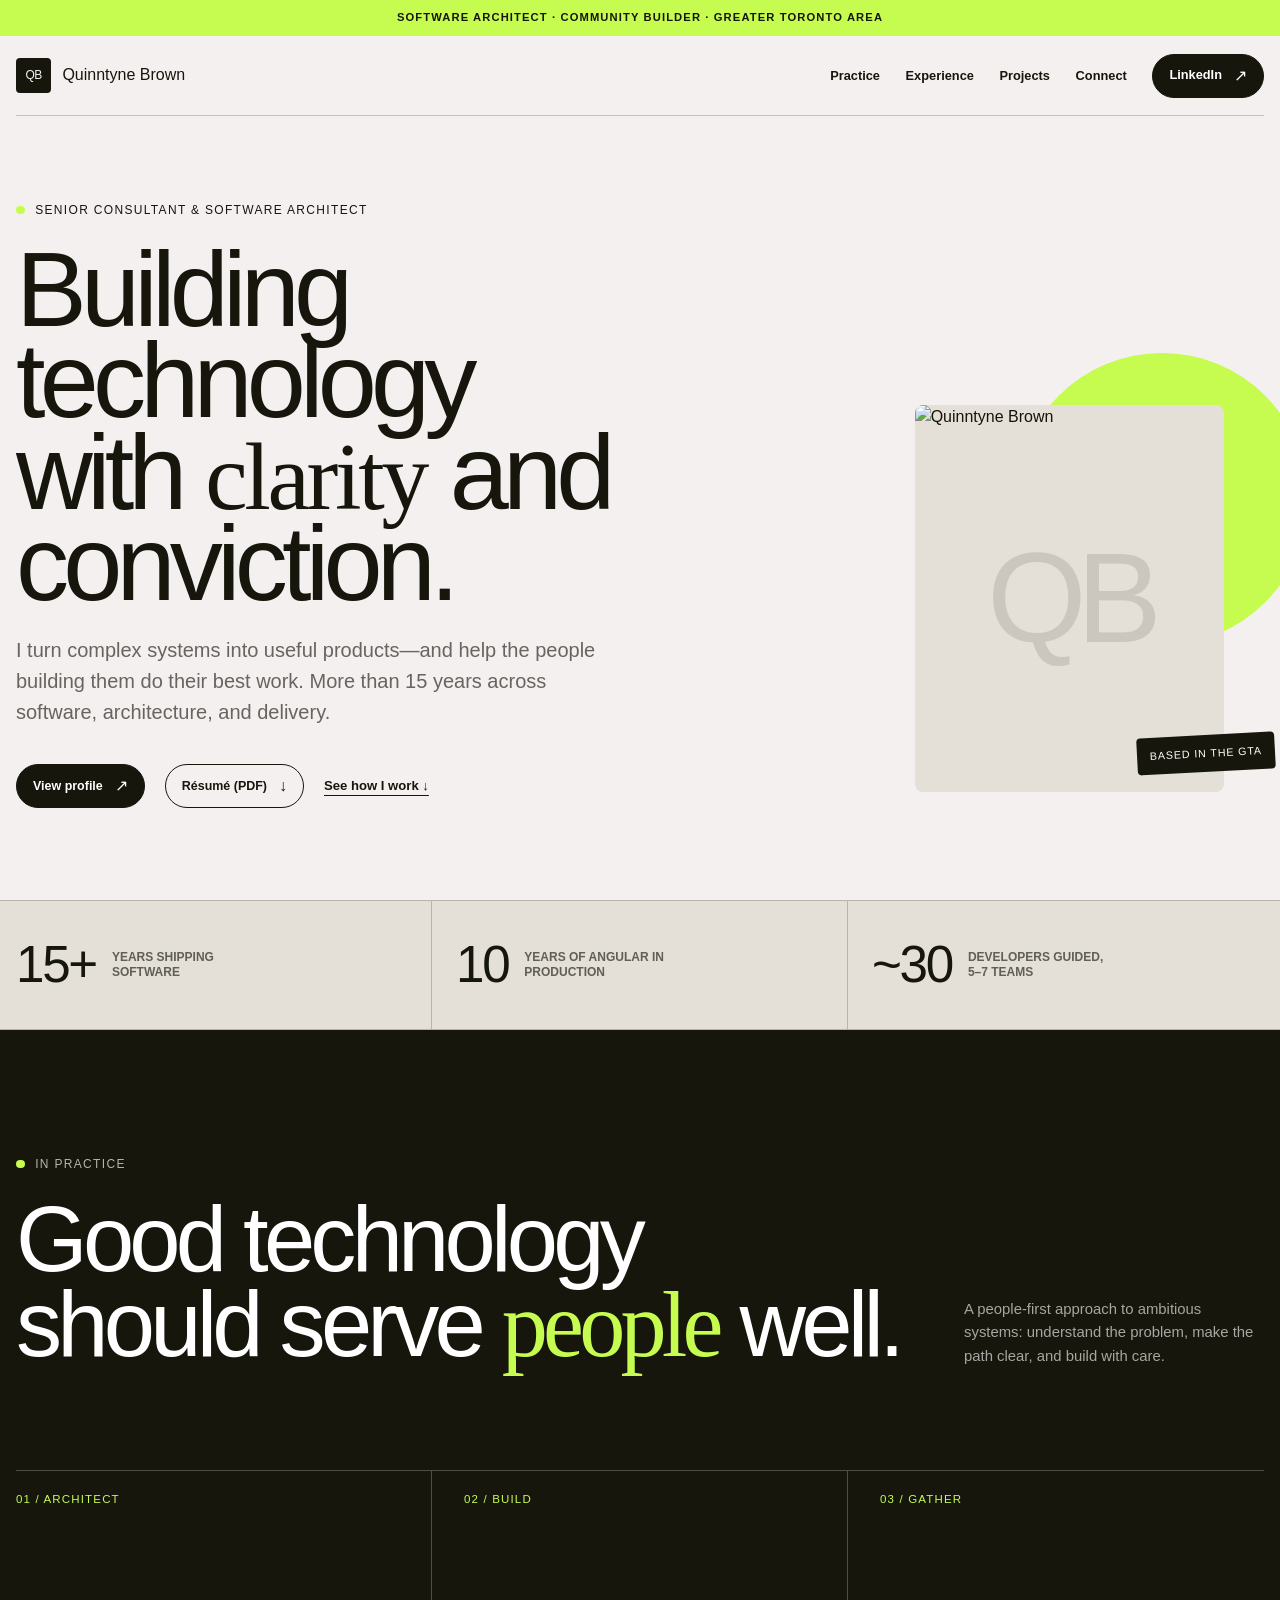
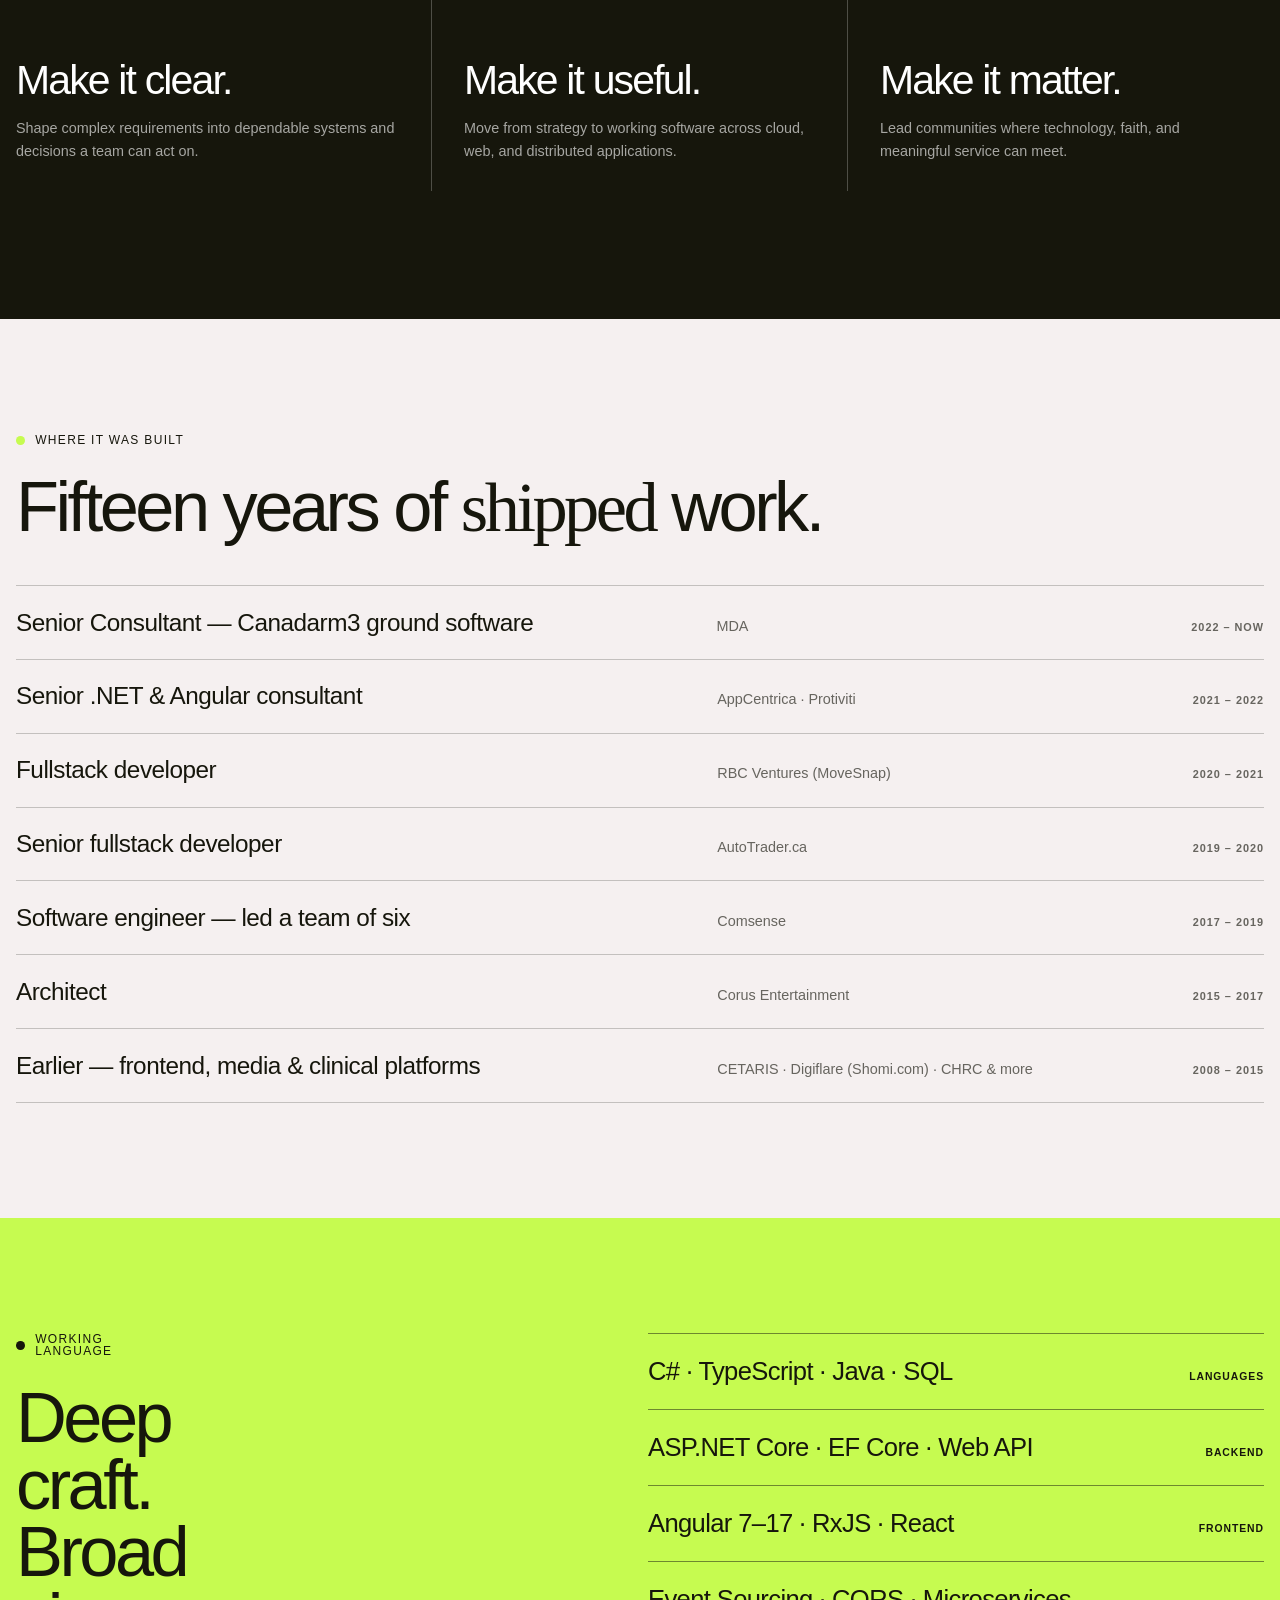
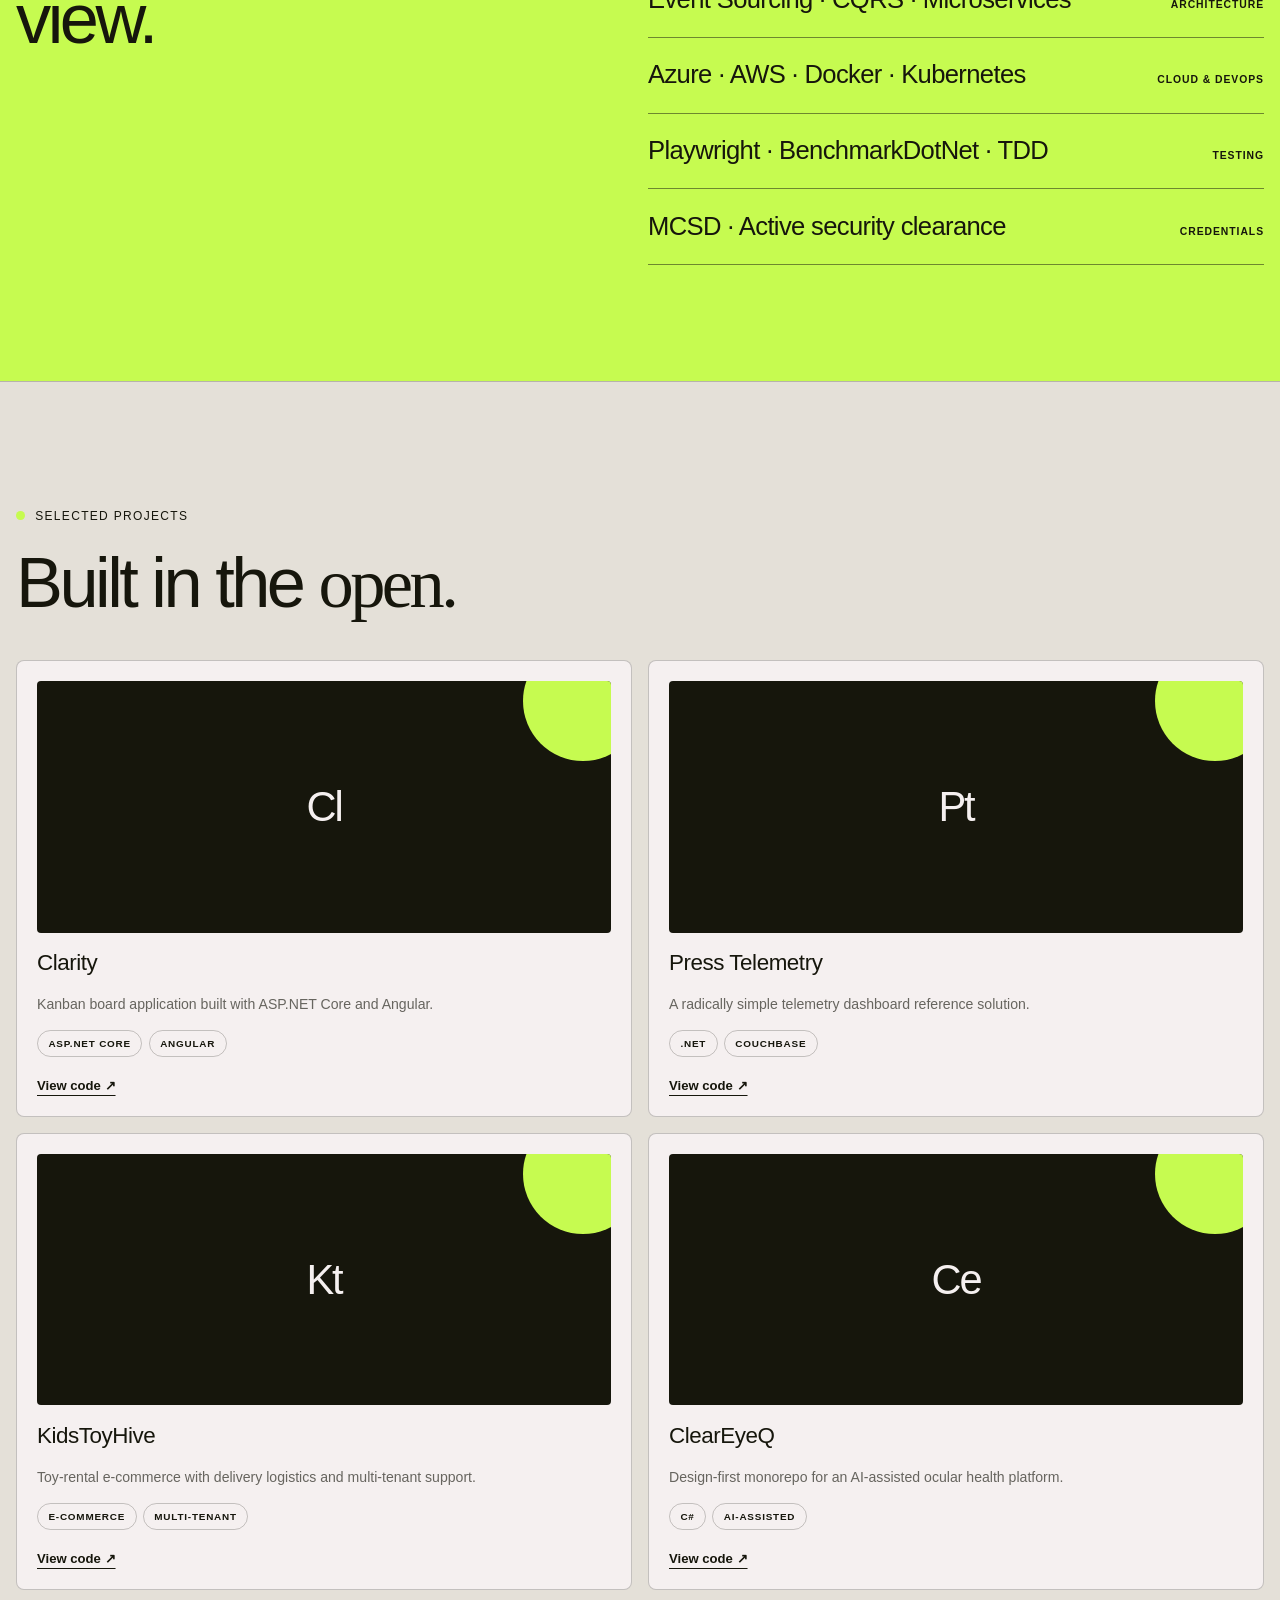
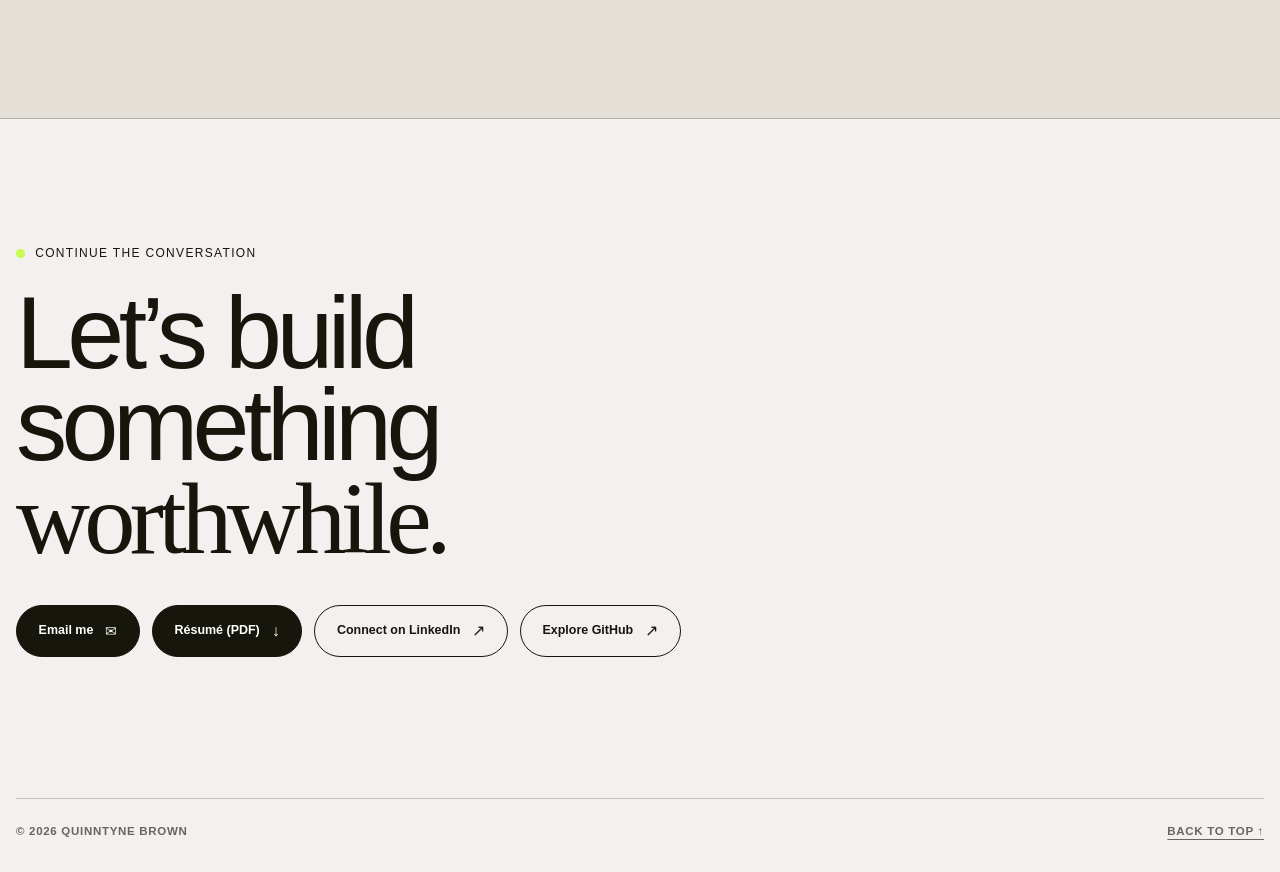
==== commit a98d55c6: "Remove the FaithTech Toronto link from the connect section Co-Authored-By: Claude Fable 5 <noreply@a" ====
--- a/site/index.html
+++ b/site/index.html
@@ -1058,7 +1058,6 @@
           <a class="pill down" href="Quinntyne-Brown-Resume.pdf" download>Résumé (PDF)</a>
           <a class="pill secondary" href="https://www.linkedin.com/in/quinntynebrown/" target="_blank" rel="noreferrer">Connect on LinkedIn</a>
           <a class="pill secondary" href="https://github.com/QuinntyneBrown" target="_blank" rel="noreferrer">Explore GitHub</a>
-          <a class="pill secondary" href="https://www.faithtech.com/communities/toronto" target="_blank" rel="noreferrer">FaithTech Toronto</a>
         </div>
 
         <footer>
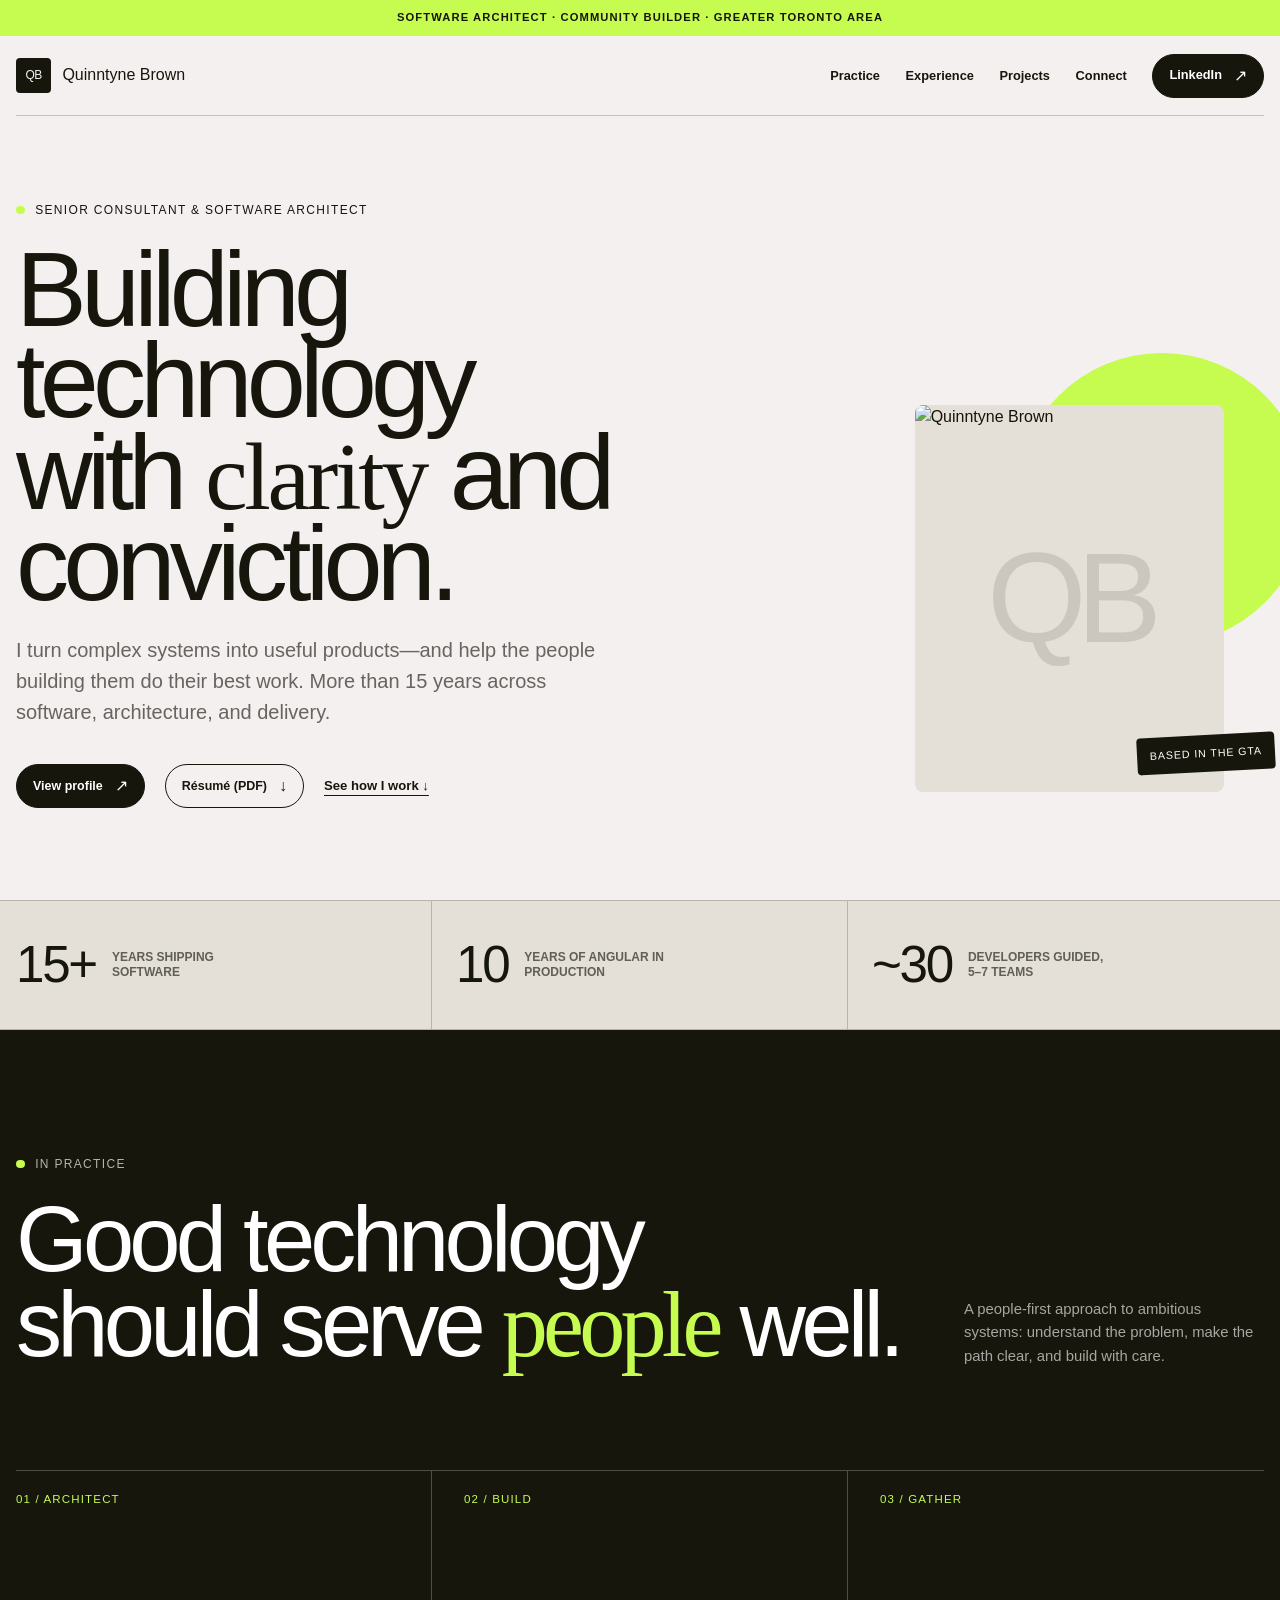
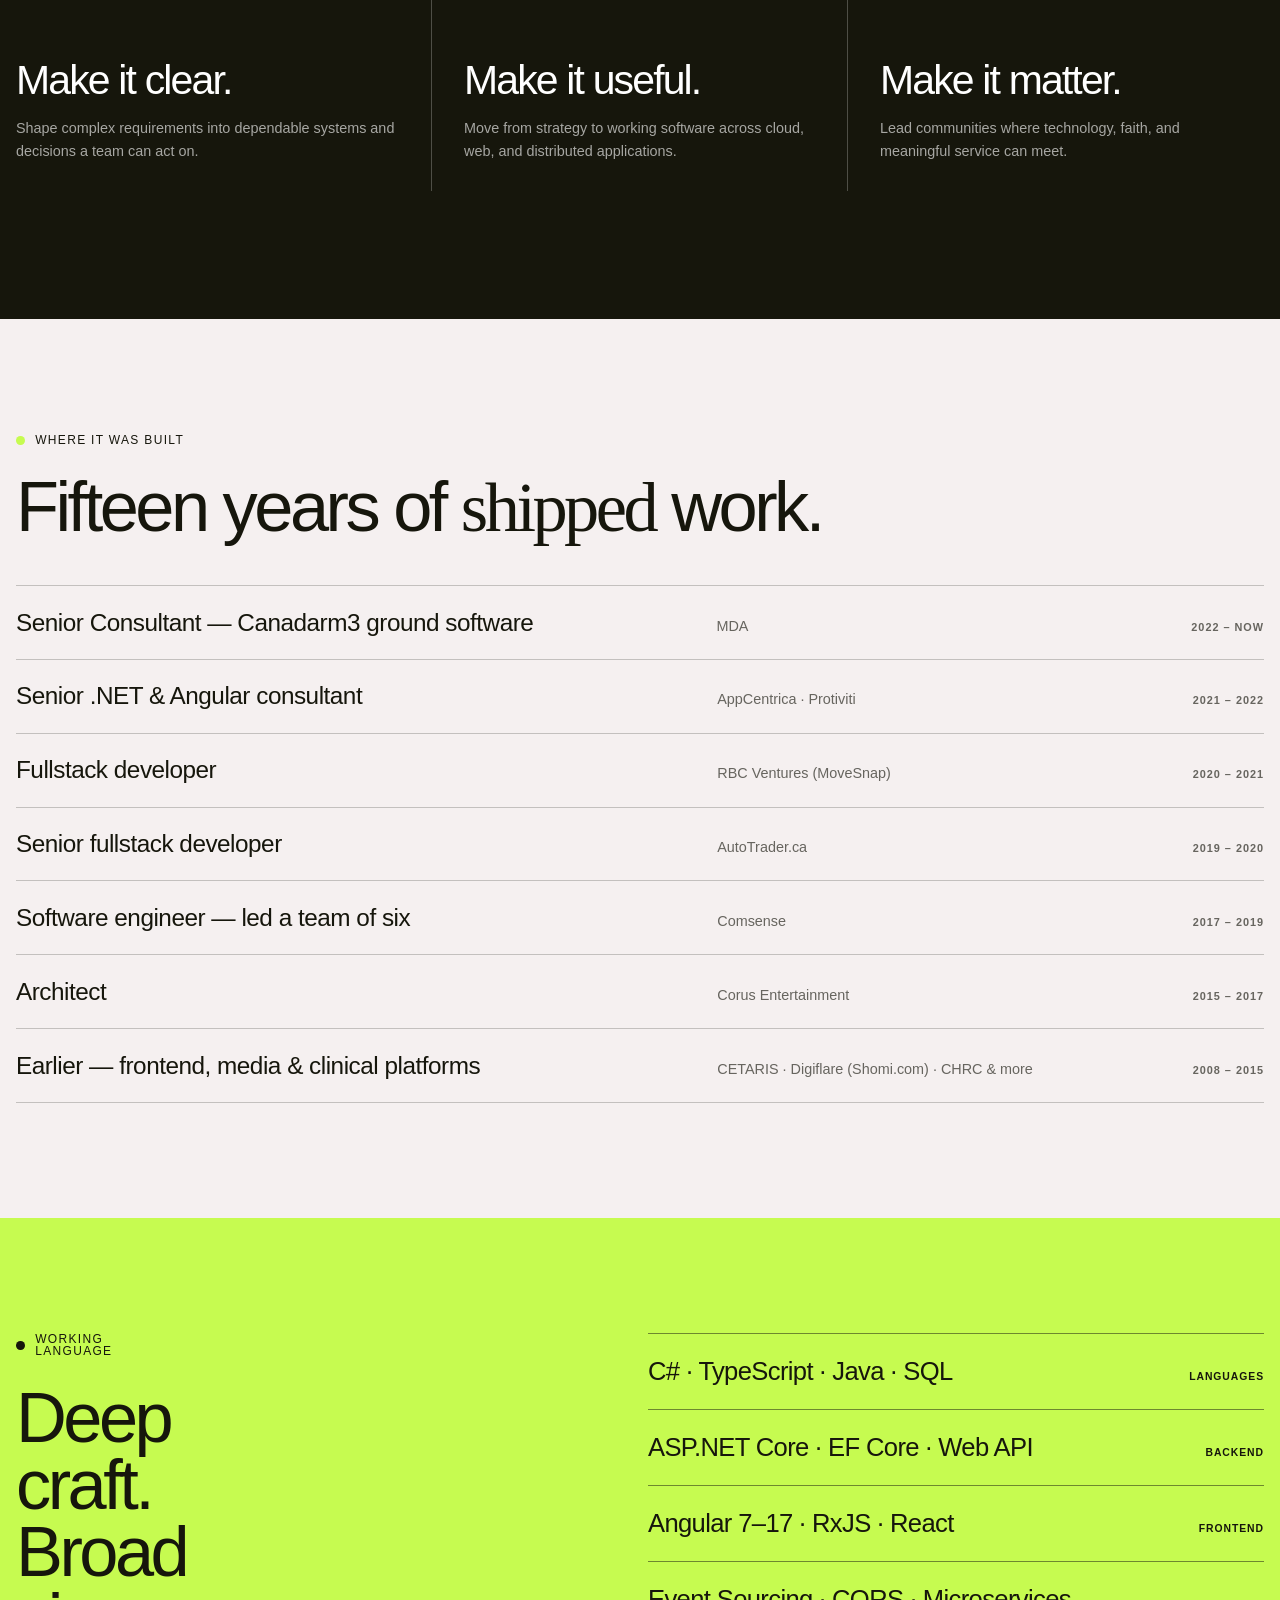
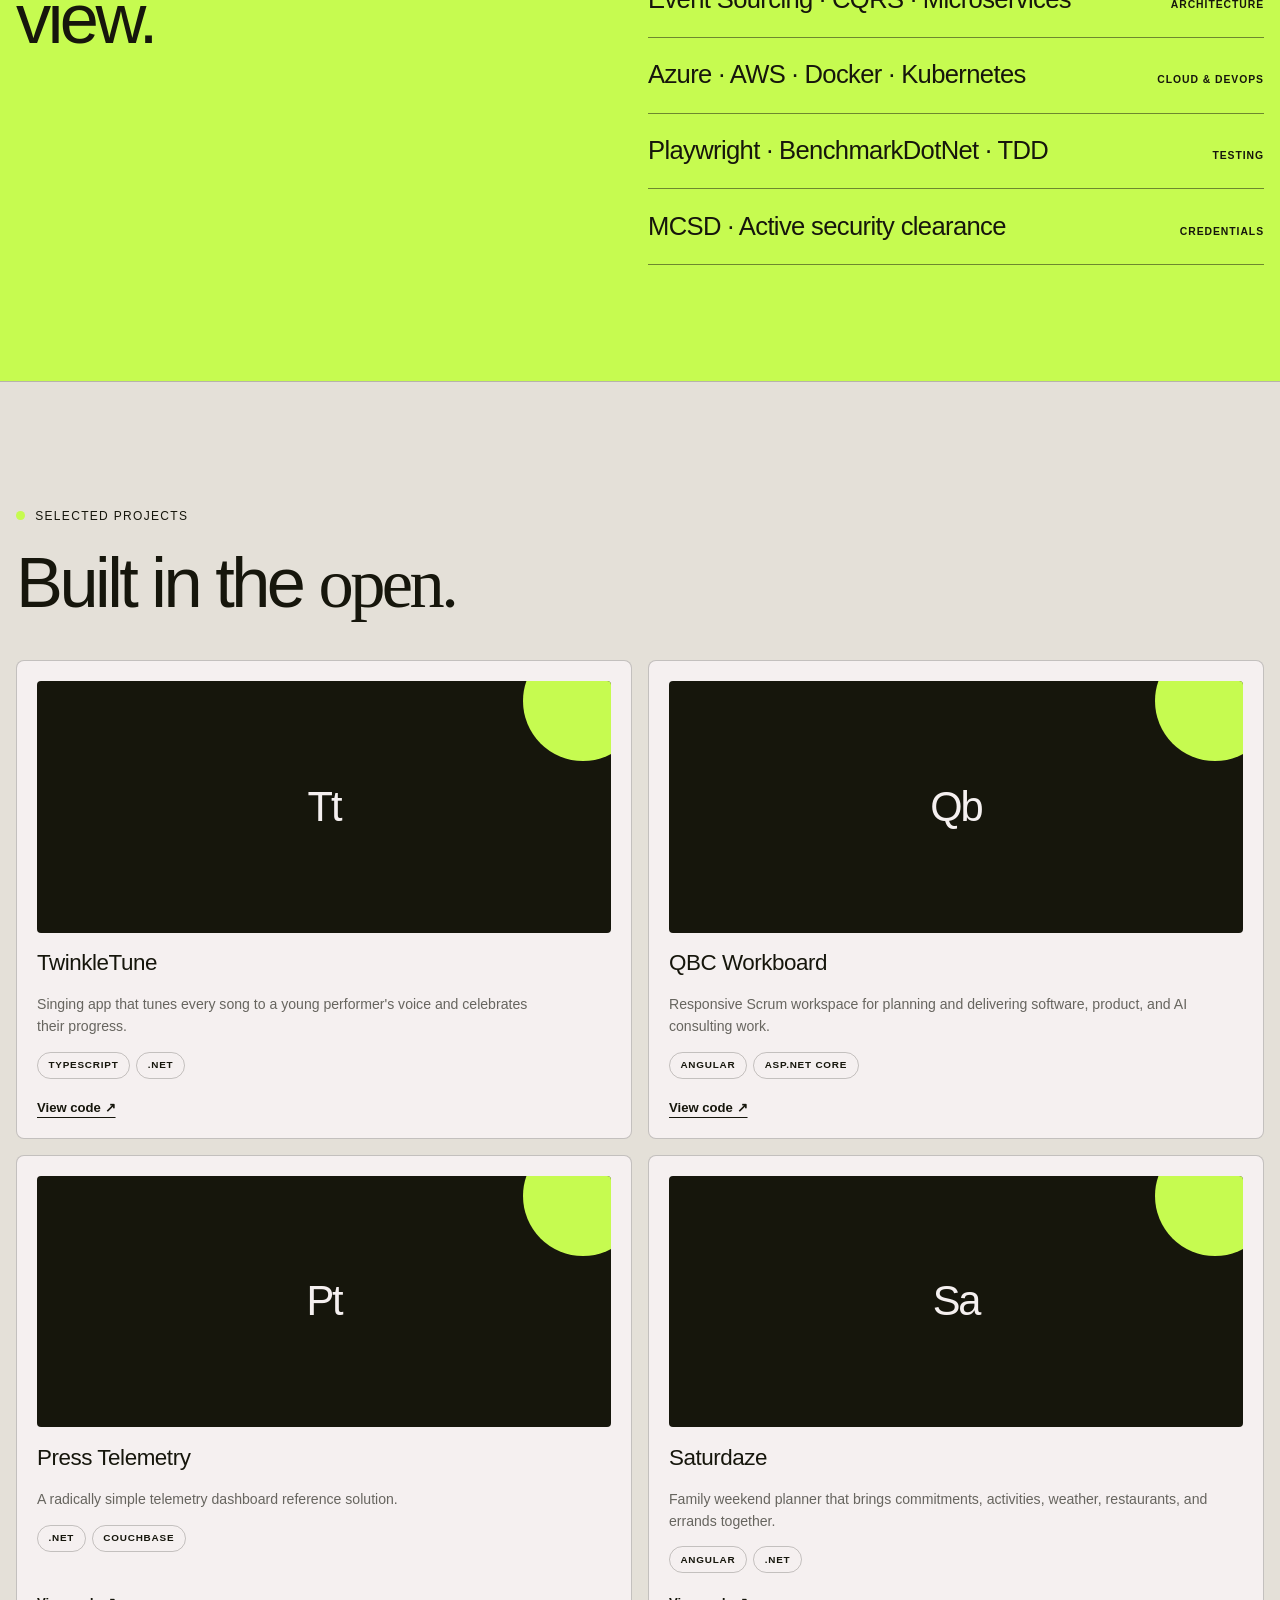
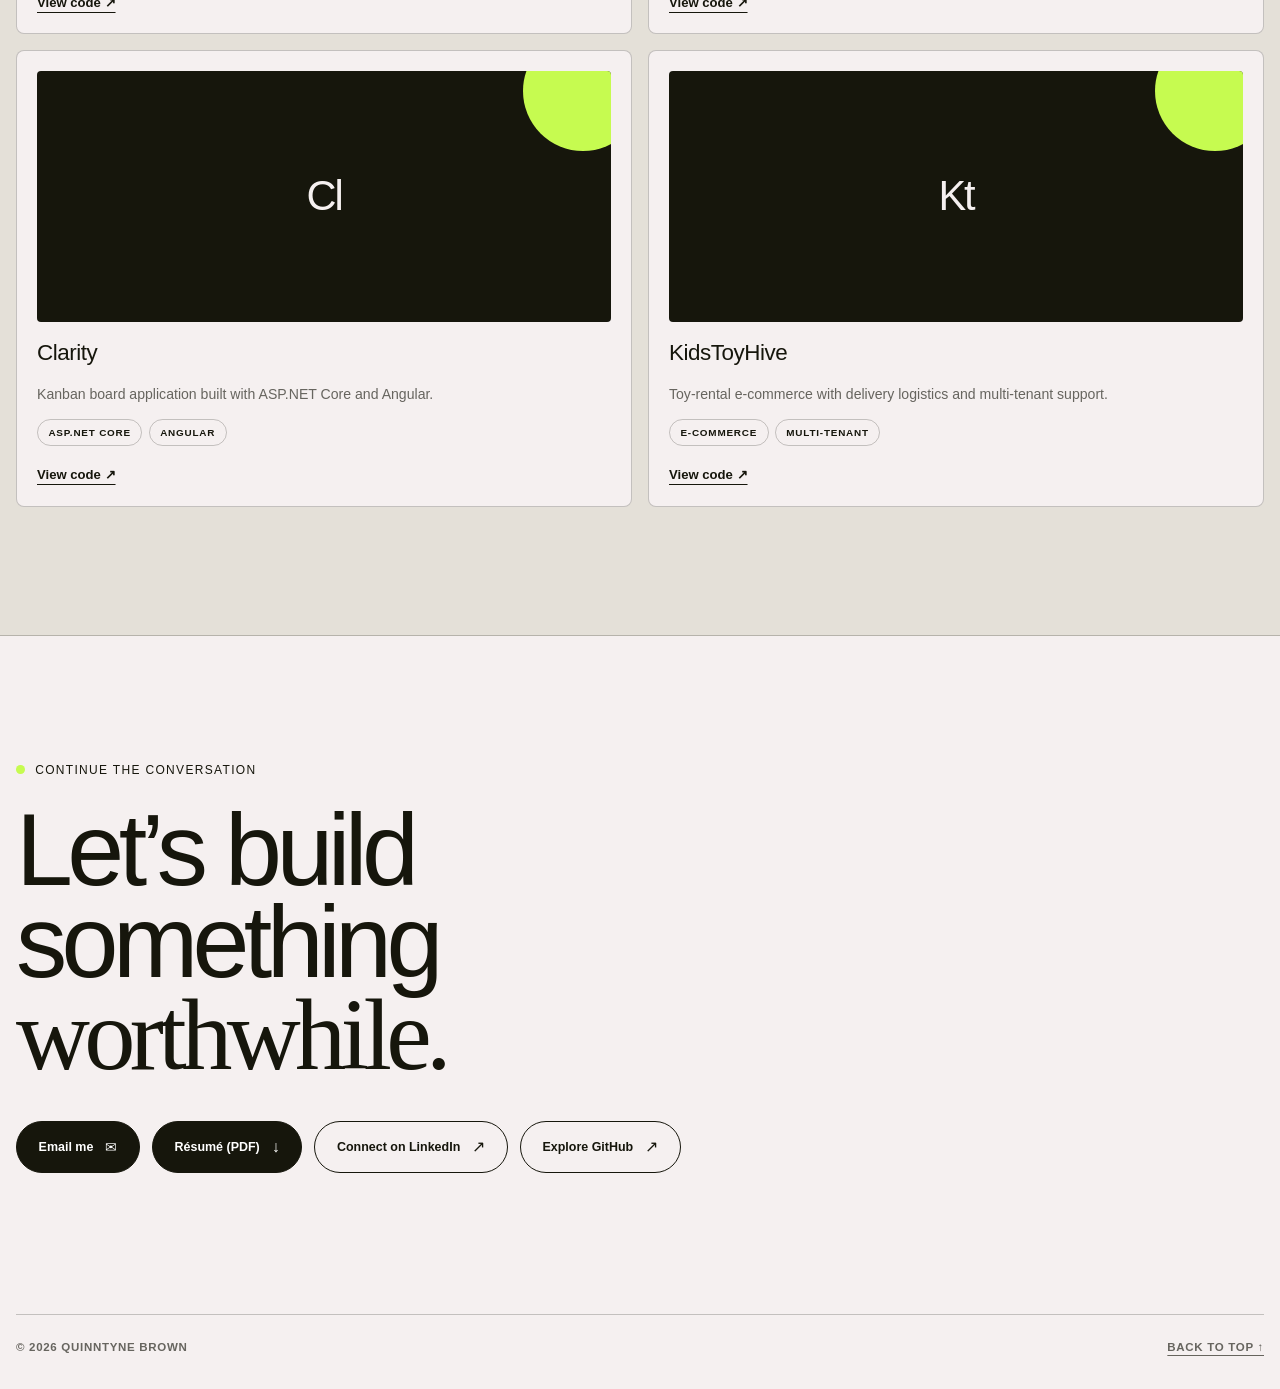
==== commit 2a2b0ca9: "Update pinned GitHub projects" ====
--- a/site/index.html
+++ b/site/index.html
@@ -1002,14 +1002,25 @@
 
         <div class="project-grid">
           <article class="project-card reveal">
-            <div class="project-tile" aria-hidden="true"><span>Cl</span></div>
-            <h3>Clarity</h3>
-            <p>Kanban board application built with ASP.NET Core and Angular.</p>
+            <div class="project-tile" aria-hidden="true"><span>Tt</span></div>
+            <h3>TwinkleTune</h3>
+            <p>Singing app that tunes every song to a young performer's voice and celebrates their progress.</p>
             <ul class="project-tags">
+              <li>TypeScript</li>
+              <li>.NET</li>
+            </ul>
+            <a class="text-link" href="https://github.com/QuinntyneBrown/TwinkleTune" target="_blank" rel="noreferrer">View code ↗</a>
+          </article>
+
+          <article class="project-card reveal">
+            <div class="project-tile" aria-hidden="true"><span>Qb</span></div>
+            <h3>QBC Workboard</h3>
+            <p>Responsive Scrum workspace for planning and delivering software, product, and AI consulting work.</p>
+            <ul class="project-tags">
+              <li>Angular</li>
               <li>ASP.NET Core</li>
-              <li>Angular</li>
             </ul>
-            <a class="text-link" href="https://github.com/QuinntyneBrown/Clarity" target="_blank" rel="noreferrer">View code ↗</a>
+            <a class="text-link" href="https://github.com/QuinntyneBrown/quinntyne-brown-consulting" target="_blank" rel="noreferrer">View code ↗</a>
           </article>
 
           <article class="project-card reveal">
@@ -1024,6 +1035,28 @@
           </article>
 
           <article class="project-card reveal">
+            <div class="project-tile" aria-hidden="true"><span>Sa</span></div>
+            <h3>Saturdaze</h3>
+            <p>Family weekend planner that brings commitments, activities, weather, restaurants, and errands together.</p>
+            <ul class="project-tags">
+              <li>Angular</li>
+              <li>.NET</li>
+            </ul>
+            <a class="text-link" href="https://github.com/QuinntyneBrown/saturdaze" target="_blank" rel="noreferrer">View code ↗</a>
+          </article>
+
+          <article class="project-card reveal">
+            <div class="project-tile" aria-hidden="true"><span>Cl</span></div>
+            <h3>Clarity</h3>
+            <p>Kanban board application built with ASP.NET Core and Angular.</p>
+            <ul class="project-tags">
+              <li>ASP.NET Core</li>
+              <li>Angular</li>
+            </ul>
+            <a class="text-link" href="https://github.com/QuinntyneBrown/Clarity" target="_blank" rel="noreferrer">View code ↗</a>
+          </article>
+
+          <article class="project-card reveal">
             <div class="project-tile" aria-hidden="true"><span>Kt</span></div>
             <h3>KidsToyHive</h3>
             <p>Toy-rental e-commerce with delivery logistics and multi-tenant support.</p>
@@ -1033,17 +1066,6 @@
             </ul>
             <a class="text-link" href="https://github.com/QuinntyneBrown/KidsToyHive" target="_blank" rel="noreferrer">View code ↗</a>
           </article>
-
-          <article class="project-card reveal">
-            <div class="project-tile" aria-hidden="true"><span>Ce</span></div>
-            <h3>ClearEyeQ</h3>
-            <p>Design-first monorepo for an AI-assisted ocular health platform.</p>
-            <ul class="project-tags">
-              <li>C#</li>
-              <li>AI-assisted</li>
-            </ul>
-            <a class="text-link" href="https://github.com/QuinntyneBrown/ClearEyeQ" target="_blank" rel="noreferrer">View code ↗</a>
-          </article>
         </div>
       </div>
     </section>
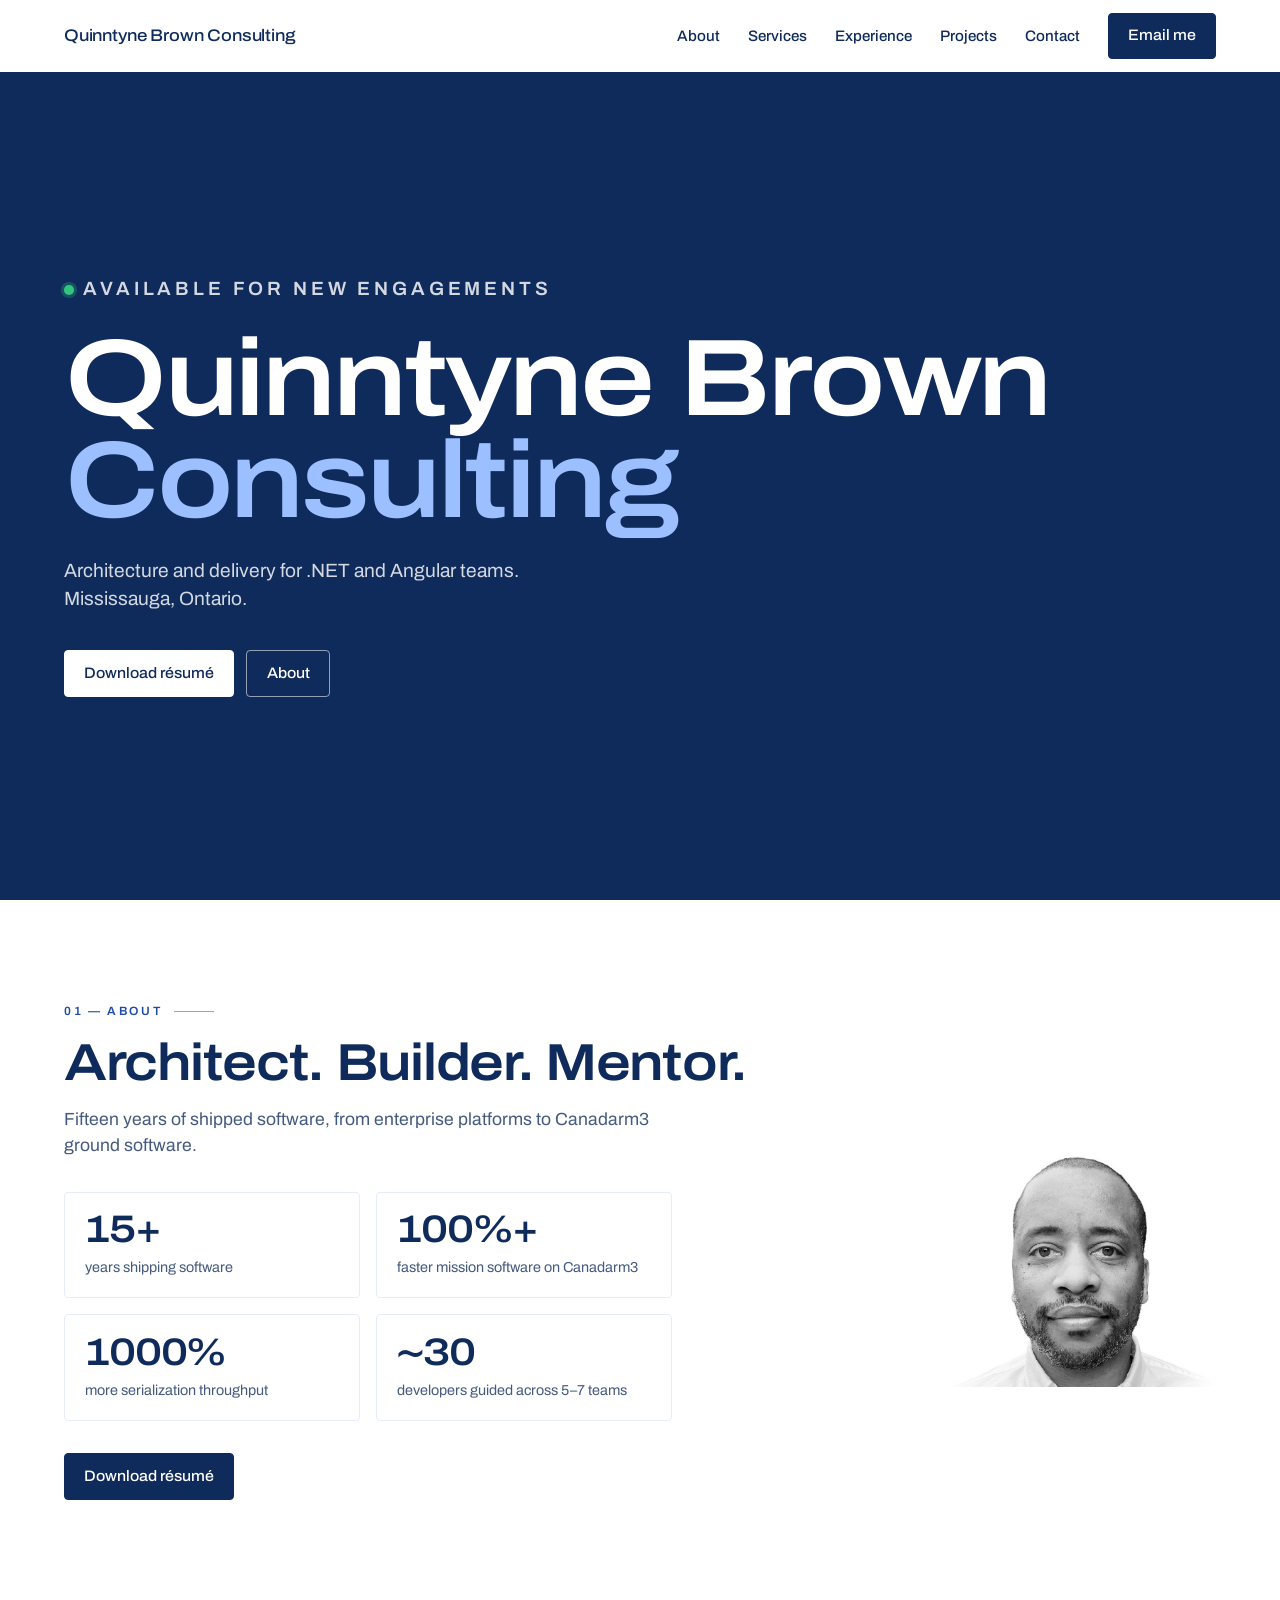
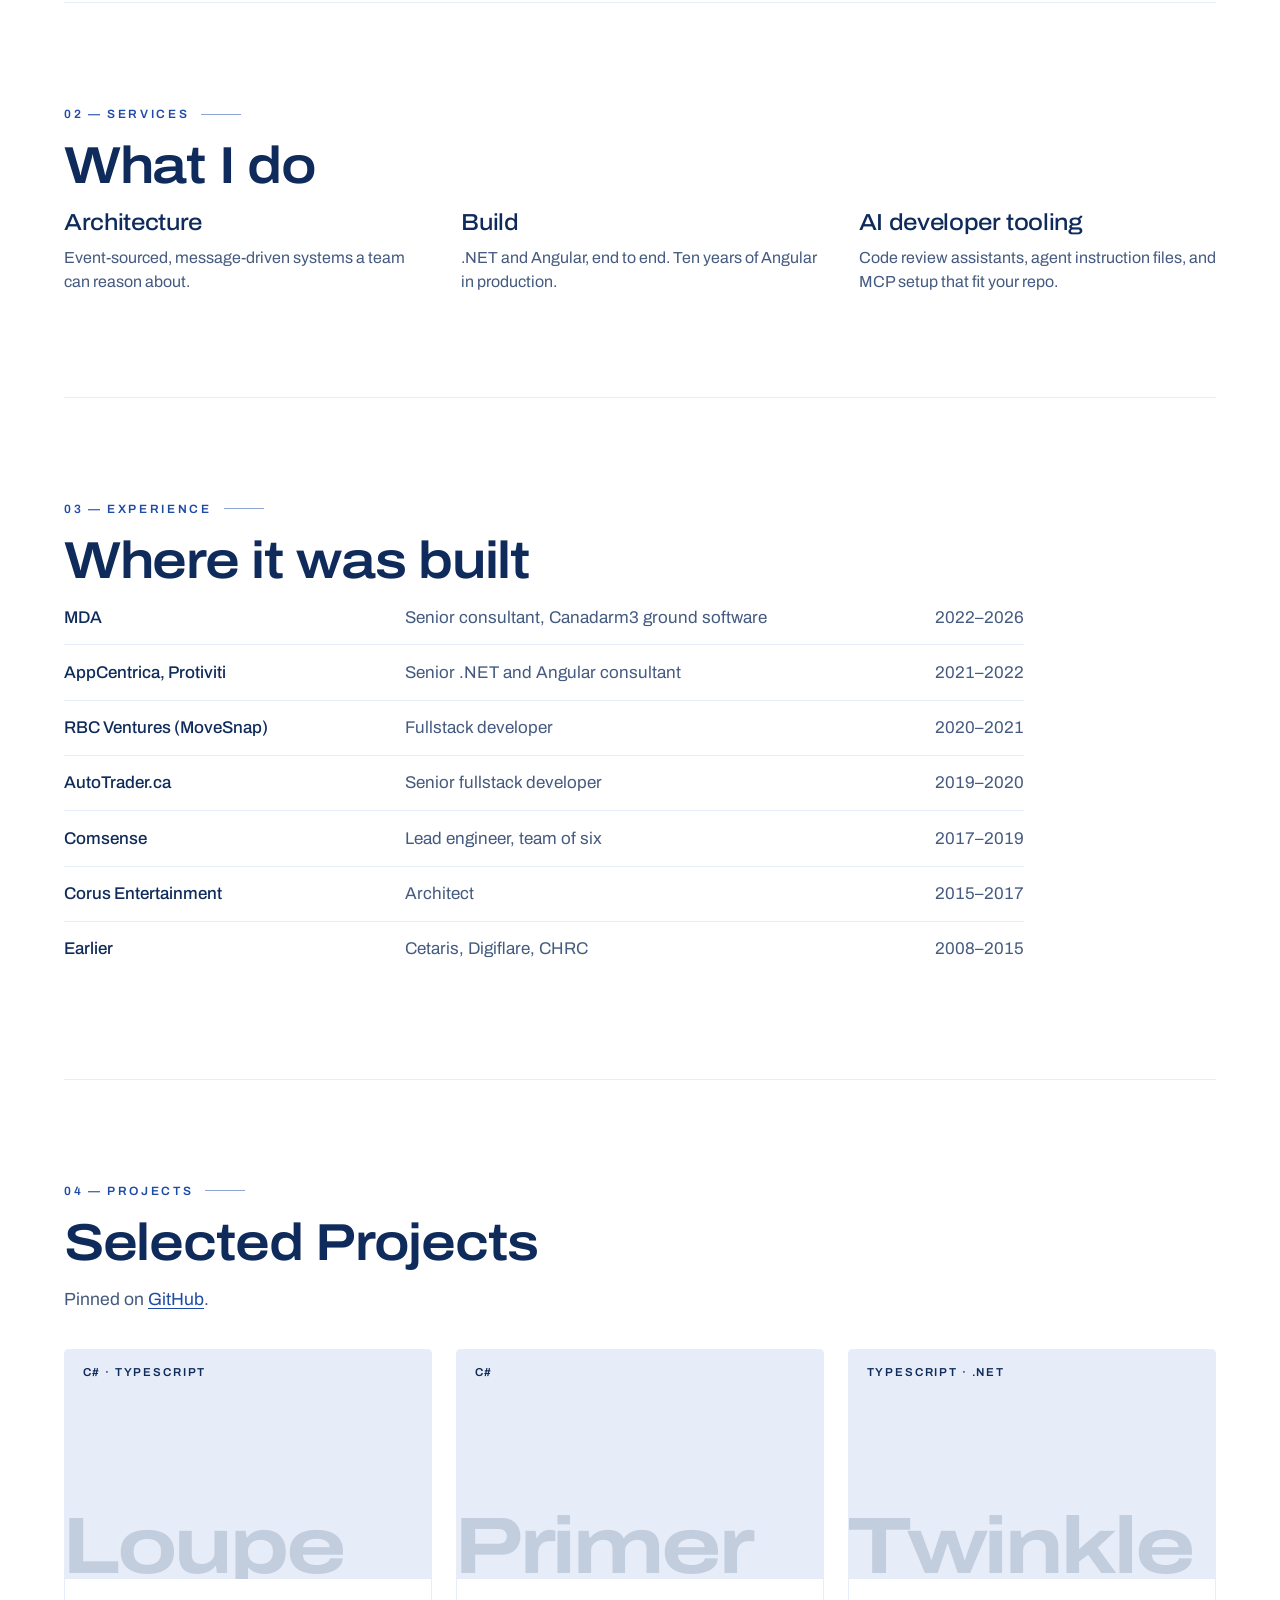
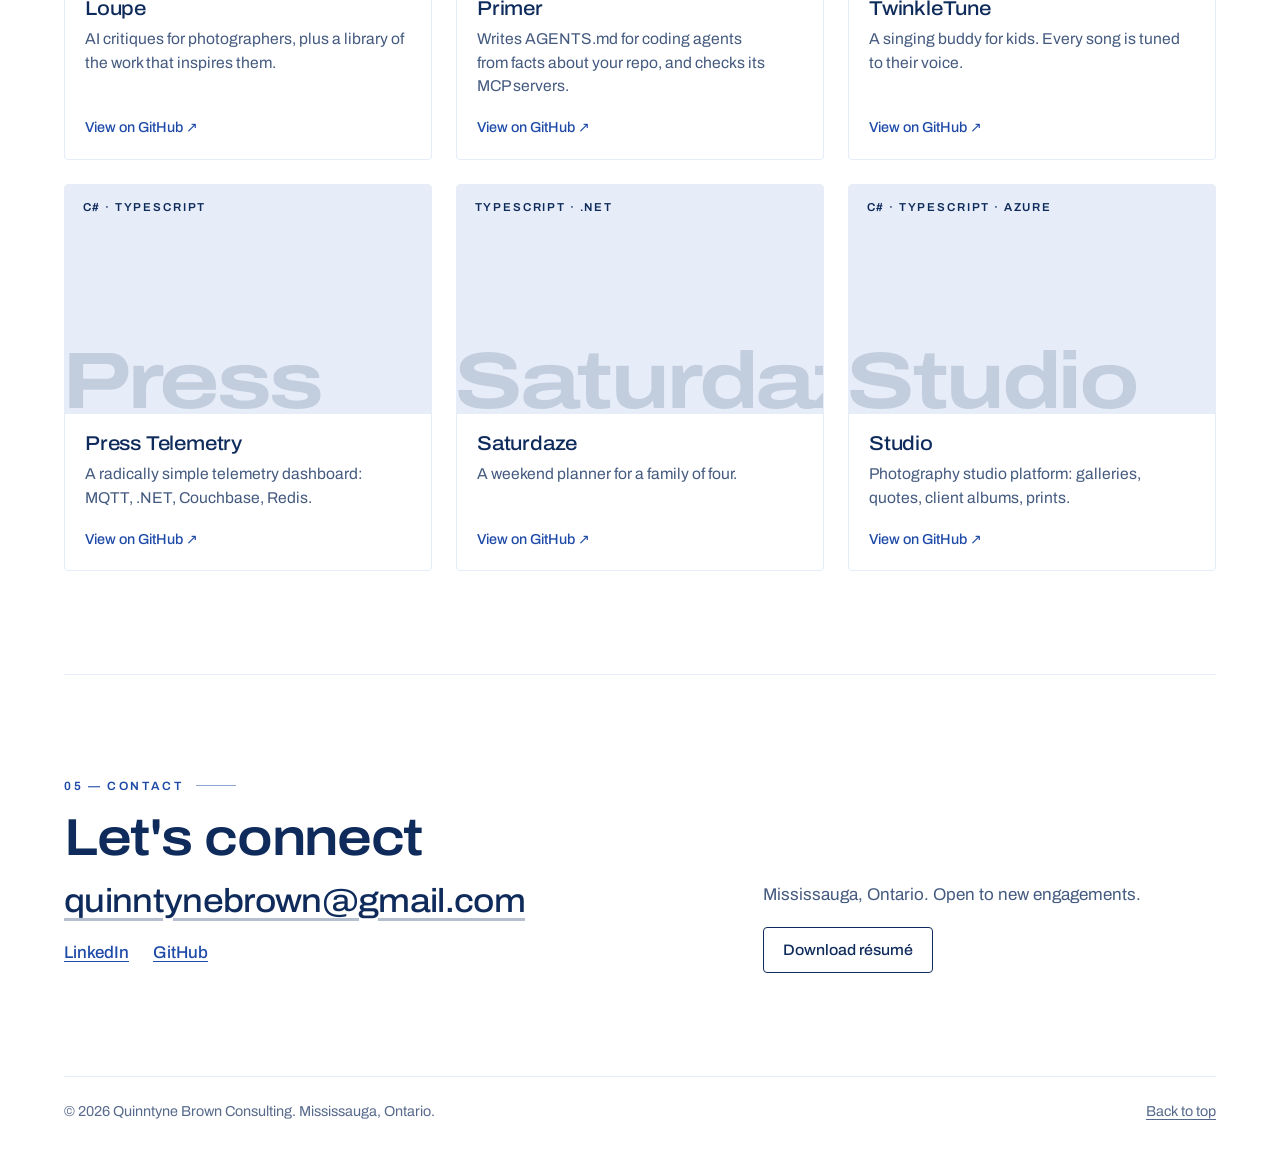
==== commit cc633c03: "Replace the profile with the Quinntyne Brown Consulting page Promotes the redesign mock into site/: " ====
--- a/site/index.html
+++ b/site/index.html
@@ -3,106 +3,65 @@
 <head>
   <meta charset="utf-8">
   <meta name="viewport" content="width=device-width, initial-scale=1">
-  <meta name="description" content="Quinntyne Brown is a senior consultant, software architect, and FaithTech Toronto City Lead in the Greater Toronto Area.">
-  <meta name="theme-color" content="#c6fb50">
-  <meta property="og:title" content="Quinntyne Brown — Software Architect">
-  <meta property="og:description" content="Building technology with clarity, care, and conviction.">
-  <meta property="og:type" content="profile">
+  <meta name="description" content="Software architecture, .NET and Angular delivery, and AI developer tooling. Quinntyne Brown Consulting, Mississauga, Ontario.">
+  <meta name="theme-color" content="#0f2b5b">
+  <meta property="og:title" content="Quinntyne Brown Consulting">
+  <meta property="og:description" content="Architecture and delivery for .NET and Angular teams.">
+  <meta property="og:type" content="website">
   <meta property="og:url" content="https://quinntynebrown.com/">
-  <meta property="og:image" content="https://cdn.prod.website-files.com/68cae626f11482f01718b56a/69e68b954094d5e7bb53962c_QuinntyneBrown.jpeg">
+  <meta property="og:image" content="https://quinntynebrown.com/portrait.jpg">
   <link rel="canonical" href="https://quinntynebrown.com/">
-  <title>Quinntyne Brown — Software Architect</title>
-
-  <!-- FaithTech's public typefaces, paired with the core FaithTech palette below. -->
+  <title>Quinntyne Brown Consulting</title>
+
+  <link rel="preconnect" href="https://fonts.googleapis.com">
+  <link rel="preconnect" href="https://fonts.gstatic.com" crossorigin>
+  <link rel="stylesheet" href="https://fonts.googleapis.com/css2?family=Archivo:ital,wdth,wght@0,62..125,100..900;1,62..125,100..900&display=swap">
+
   <style>
-    @font-face {
-      font-family: "Noi Grotesk";
-      src: url("https://cdn.prod.website-files.com/68cae626f11482f01718b55c/68cae626f11482f01718b61c_NoiGrotesk-Regular.ttf") format("truetype");
-      font-style: normal;
-      font-weight: 400;
-      font-display: swap;
-    }
-
-    @font-face {
-      font-family: "Noi Grotesk";
-      src: url("https://cdn.prod.website-files.com/68cae626f11482f01718b55c/68cae626f11482f01718b603_NoiGrotesk-Semibold.ttf") format("truetype");
-      font-style: normal;
-      font-weight: 600;
-      font-display: swap;
-    }
-
-    @font-face {
-      font-family: "Inter";
-      src: url("https://cdn.prod.website-files.com/68cae626f11482f01718b55c/68cae626f11482f01718b61d_Inter-Regular.ttf") format("truetype");
-      font-style: normal;
-      font-weight: 400;
-      font-display: swap;
-    }
-
-    @font-face {
-      font-family: "Inter";
-      src: url("https://cdn.prod.website-files.com/68cae626f11482f01718b55c/68cae626f11482f01718b61e_Inter-Medium.ttf") format("truetype");
-      font-style: normal;
-      font-weight: 500;
-      font-display: swap;
-    }
-
-    @font-face {
-      font-family: "Inter";
-      src: url("https://cdn.prod.website-files.com/68cae626f11482f01718b55c/68cae626f11482f01718b623_Inter-Bold.ttf") format("truetype");
-      font-style: normal;
-      font-weight: 700;
-      font-display: swap;
-    }
-
-    @font-face {
-      font-family: "Avril";
-      src: url("https://cdn.prod.website-files.com/68cae626f11482f01718b55c/68cae626f11482f01718b5cb_Avril-SemiBold.otf") format("opentype");
-      font-style: normal;
-      font-weight: 600;
-      font-display: swap;
-    }
-
     :root {
-      --ink: #16160c;
-      --lime: #c6fb50;
-      --paper: #f5f0f0;
-      --warm: #e4e0d8;
-      --line: rgba(22, 22, 12, 0.22);
-      --muted: rgba(22, 22, 12, 0.64);
-      --page: min(90rem, calc(100vw - 2rem));
-      --radius: 0.5rem;
+      --ink: #0f2b5b;
+      --link: #1e4aa8;
+      --accent: #9cc0ff;
+      --tint: #e6edf8;
+      --paper: #ffffff;
+      --live: #30c67c;
+      --muted: rgba(15, 43, 91, 0.78);
+      --page: min(72rem, 100% - 2rem);
+      color-scheme: light;
     }
 
     *, *::before, *::after { box-sizing: border-box; }
 
     html {
       scroll-behavior: smooth;
-      background: var(--ink);
+      background: var(--paper);
     }
 
     body {
       margin: 0;
       color: var(--ink);
       background: var(--paper);
-      font-family: Inter, Arial, sans-serif;
-      font-size: 1rem;
-      line-height: 1.55;
+      font-family: Archivo, "Segoe UI", Arial, sans-serif;
+      font-size: 1.0625rem;
+      line-height: 1.5;
       -webkit-font-smoothing: antialiased;
     }
 
-    a { color: inherit; }
+    a { color: var(--link); text-underline-offset: 0.18em; }
     img { display: block; max-width: 100%; }
-    button, a { -webkit-tap-highlight-color: transparent; }
+    h1, h2, h3, p, ul, ol { margin: 0; }
+    ul, ol { padding: 0; list-style: none; }
 
     :focus-visible {
-      outline: 3px solid var(--lime);
-      outline-offset: 4px;
-    }
+      outline: 3px solid var(--ink);
+      outline-offset: 3px;
+    }
+
+    .hero :focus-visible { outline-color: var(--paper); }
 
     ::selection {
-      color: var(--ink);
-      background: var(--lime);
+      color: var(--paper);
+      background: var(--link);
     }
 
     .skip-link {
@@ -112,8 +71,8 @@
       z-index: 100;
       padding: 0.65rem 1rem;
       background: var(--ink);
-      color: white;
-      border-radius: 0.25rem;
+      color: var(--paper);
+      border-radius: 4px;
       transform: translateY(-180%);
     }
 
@@ -124,723 +83,422 @@
       margin-inline: auto;
     }
 
-    .eyebrow {
-      display: flex;
+    /* Buttons */
+    .btn {
+      display: inline-flex;
       align-items: center;
-      gap: 0.65rem;
-      margin: 0;
-      font-family: "Noi Grotesk", Arial, sans-serif;
-      font-size: 0.75rem;
+      min-height: 2.9rem;
+      padding: 0.7rem 1.2rem;
+      border: 1px solid transparent;
+      border-radius: 4px;
+      font-size: 0.95rem;
+      font-weight: 500;
+      font-stretch: 105%;
       line-height: 1;
-      letter-spacing: 0.11em;
-      text-transform: uppercase;
-    }
-
-    .eyebrow::before {
-      content: "";
-      width: 0.55rem;
-      height: 0.55rem;
-      flex: 0 0 auto;
-      background: var(--lime);
-      border-radius: 50%;
-    }
-
-    .topline {
-      min-height: 2.25rem;
-      display: flex;
-      align-items: center;
-      justify-content: center;
-      padding: 0.45rem 1rem;
-      background: var(--lime);
-      font-size: 0.7rem;
-      font-weight: 700;
-      letter-spacing: 0.1em;
-      text-align: center;
-      text-transform: uppercase;
-    }
-
+      white-space: nowrap;
+      text-decoration: none;
+      transition: background 160ms ease, color 160ms ease, border-color 160ms ease;
+    }
+
+    .btn-ink { color: var(--paper); background: var(--ink); border-color: var(--ink); }
+    .btn-ink:hover { background: var(--link); border-color: var(--link); }
+
+    .btn-light { color: var(--ink); background: var(--paper); border-color: var(--paper); }
+    .btn-light:hover { background: var(--tint); border-color: var(--tint); }
+
+    .btn-ghost { color: var(--paper); background: transparent; border-color: rgba(255, 255, 255, 0.55); }
+    .btn-ghost:hover { border-color: var(--paper); }
+
+    .btn-outline { color: var(--ink); background: transparent; border-color: var(--ink); }
+    .btn-outline:hover { background: var(--tint); }
+
+    /* Nav */
     .nav {
-      position: absolute;
-      inset: 2.25rem 0 auto;
-      z-index: 10;
-    }
-
-    .nav-inner {
-      min-height: 5rem;
+      min-height: 4.5rem;
       display: flex;
       align-items: center;
       justify-content: space-between;
-      border-bottom: 1px solid var(--line);
-    }
-
-    .mark {
+      gap: 1rem;
+    }
+
+    .wordmark {
+      color: var(--ink);
+      font-size: 1.05rem;
+      font-weight: 500;
+      font-stretch: 110%;
+      letter-spacing: -0.01em;
+      text-decoration: none;
+    }
+
+    .nav-links {
+      display: flex;
+      align-items: center;
+      gap: 1.75rem;
+    }
+
+    .nav-links a:not(.btn) {
+      color: var(--ink);
+      font-size: 0.95rem;
+      font-weight: 500;
+      text-decoration-color: transparent;
+      transition: text-decoration-color 160ms ease;
+    }
+
+    .nav-links a:not(.btn):hover { text-decoration-color: currentColor; }
+
+    /* Hero: the business name is the one big element on the page */
+    .hero {
+      min-height: calc(100svh - 4.5rem);
+      display: flex;
+      align-items: center;
+      padding: clamp(3.5rem, 8vw, 6rem) 0;
+      color: var(--paper);
+      background: var(--ink);
+    }
+
+    .status {
       display: inline-flex;
       align-items: center;
-      gap: 0.7rem;
-      font-family: "Noi Grotesk", Arial, sans-serif;
-      font-size: 1rem;
-      text-decoration: none;
-    }
-
-    .mark-box {
-      width: 2.2rem;
-      height: 2.2rem;
+      gap: 0.6rem;
+      font-size: 0.8rem;
+      font-weight: 600;
+      letter-spacing: 0.2em;
+      text-transform: uppercase;
+    }
+
+    .status::before {
+      content: "";
+      width: 0.6rem;
+      height: 0.6rem;
+      flex: 0 0 auto;
+      background: var(--live);
+      border-radius: 50%;
+      box-shadow: 0 0 0 3px rgba(48, 198, 124, 0.25);
+    }
+
+    .hero h1 {
+      margin: 1.5rem 0;
+      font-size: clamp(3rem, 8.5vw, 7rem);
+      font-weight: 600;
+      font-stretch: 118%;
+      letter-spacing: -0.03em;
+      line-height: 0.94;
+    }
+
+    .hero h1 span { color: var(--accent); }
+
+    .hero p {
+      max-width: 36rem;
+      color: rgba(255, 255, 255, 0.82);
+      font-size: clamp(1.05rem, 1.5vw, 1.25rem);
+      text-wrap: pretty;
+    }
+
+    .hero-actions {
+      display: flex;
+      flex-wrap: wrap;
+      gap: 0.75rem;
+      margin-top: 2.25rem;
+    }
+
+    /* Numbered sections */
+    .section { padding: clamp(3.5rem, 8vw, 6.5rem) 0; }
+    .section + .section { border-top: 1px solid var(--tint); }
+
+    .label {
+      display: flex;
+      align-items: center;
+      gap: 0.75rem;
+      margin-bottom: 1rem;
+      color: var(--link);
+      font-size: 0.75rem;
+      font-weight: 600;
+      letter-spacing: 0.22em;
+      text-transform: uppercase;
+    }
+
+    .label::after {
+      content: "";
+      width: 2.5rem;
+      height: 1px;
+      background: currentColor;
+      opacity: 0.5;
+    }
+
+    .section h2 {
+      margin-bottom: 1rem;
+      font-size: clamp(2rem, 4.5vw, 3.25rem);
+      font-weight: 600;
+      font-stretch: 115%;
+      letter-spacing: -0.025em;
+      line-height: 1.05;
+      text-wrap: balance;
+    }
+
+    .sub {
+      max-width: 40rem;
+      margin-bottom: 2.25rem;
+      color: var(--muted);
+      font-size: 1.1rem;
+      text-wrap: pretty;
+    }
+
+    /* About */
+    .about {
       display: grid;
-      place-items: center;
-      color: var(--paper);
-      background: var(--ink);
-      border-radius: 0.25rem;
-      font-size: 0.75rem;
-      letter-spacing: -0.04em;
-    }
-
-    .nav-links {
-      display: flex;
-      align-items: center;
-      gap: 1.6rem;
-      margin: 0;
-      padding: 0;
-      list-style: none;
-    }
-
-    .nav-links a {
-      font-size: 0.8rem;
-      font-weight: 700;
-      text-decoration: none;
-    }
-
-    .nav-links a:not(.pill) {
-      text-decoration-line: underline;
-      text-decoration-color: transparent;
-      text-underline-offset: 0.3rem;
-      transition: text-decoration-color 180ms ease;
-    }
-
-    .nav-links a:not(.pill):hover { text-decoration-color: currentColor; }
-
-    .pill {
-      min-height: 2.75rem;
-      display: inline-flex;
-      align-items: center;
-      justify-content: center;
-      gap: 0.75rem;
-      padding: 0.75rem 1rem;
-      border: 1px solid var(--ink);
-      border-radius: 100vw;
-      background: var(--ink);
-      color: white;
-      font-size: 0.78rem;
-      font-weight: 700;
-      line-height: 1;
-      text-decoration: none;
-      transition: background 180ms ease, color 180ms ease, transform 180ms ease;
-    }
-
-    .pill::after {
-      content: "↗";
-      font-size: 1rem;
-      font-weight: 400;
-    }
-
-    .pill:hover {
-      color: var(--ink);
-      background: var(--lime);
-      transform: translateY(-2px);
-    }
-
-    .pill.secondary {
-      color: var(--ink);
-      background: transparent;
-    }
-
-    .pill.secondary:hover { background: var(--lime); }
-
-    .pill.down::after { content: "↓"; }
-    .pill.mail::after { content: "✉"; font-size: 0.9rem; }
-
-    .hero {
-      min-height: min(58rem, calc(100svh - 2.25rem));
-      display: flex;
-      align-items: center;
-      padding: 8.75rem 0 3rem;
-      overflow: hidden;
-    }
-
-    .hero-grid {
-      display: grid;
-      grid-template-columns: repeat(12, minmax(0, 1fr));
-      gap: 1rem;
-      align-items: end;
-    }
-
-    .hero-copy {
-      grid-column: 1 / span 8;
-      position: relative;
-      z-index: 2;
-      padding-bottom: 1rem;
-    }
-
-    .hero h1 {
-      max-width: 11ch;
-      margin: 1.75rem 0 1.6rem;
-      font-family: "Noi Grotesk", Arial, sans-serif;
-      font-size: clamp(4rem, 8.3vw, 8.2rem);
-      font-weight: 400;
-      letter-spacing: -0.055em;
-      line-height: 0.86;
-      text-wrap: balance;
-    }
-
-    .hero h1 em {
-      font-family: "Avril", Georgia, serif;
-      font-size: 0.9em;
-      font-style: normal;
-      letter-spacing: -0.035em;
-    }
-
-    .hero-intro {
-      max-width: 38rem;
-      margin: 0;
-      color: var(--muted);
-      font-size: clamp(1.05rem, 1.6vw, 1.25rem);
-      text-wrap: pretty;
-    }
-
-    .hero-actions {
-      display: flex;
-      flex-wrap: wrap;
-      align-items: center;
-      gap: 1rem 1.25rem;
-      margin-top: 2.25rem;
-    }
-
-    .text-link {
-      font-size: 0.82rem;
-      font-weight: 700;
-      text-underline-offset: 0.32rem;
-    }
-
-    .portrait-wrap {
-      grid-column: 9 / -1;
-      position: relative;
-      padding: 1rem 0 1rem 1rem;
-    }
-
-    .portrait-block {
-      position: absolute;
-      top: -1.25rem;
-      right: -2.75rem;
-      width: 72%;
-      aspect-ratio: 1;
-      background: var(--lime);
-      border-radius: 50%;
-    }
-
-    .portrait {
-      position: relative;
-      aspect-ratio: 4 / 5;
-      overflow: hidden;
-      background: var(--warm);
-      border-radius: var(--radius);
-    }
-
-    .portrait::before {
-      content: "QB";
-      position: absolute;
-      inset: 0;
-      display: grid;
-      place-items: center;
-      color: rgba(22, 22, 12, 0.12);
-      font-family: "Noi Grotesk", Arial, sans-serif;
-      font-size: 8rem;
-      letter-spacing: -0.08em;
-    }
-
-    .portrait img {
-      position: relative;
-      width: 100%;
-      height: 100%;
-      object-fit: cover;
-      filter: saturate(0.88) contrast(1.02);
-    }
-
-    .portrait-caption {
-      position: absolute;
-      right: -0.7rem;
-      bottom: 3.25rem;
-      z-index: 2;
-      padding: 0.65rem 0.8rem;
-      background: var(--ink);
-      color: white;
-      border-radius: 0.25rem;
-      font-family: "Noi Grotesk", Arial, sans-serif;
-      font-size: 0.67rem;
-      letter-spacing: 0.08em;
-      text-transform: uppercase;
-      transform: rotate(-3deg);
-    }
-
-    .signal-strip {
-      background: var(--warm);
-      border-top: 1px solid var(--line);
-      border-bottom: 1px solid var(--line);
-    }
-
-    .signals {
-      min-height: 8rem;
-      display: grid;
-      grid-template-columns: repeat(3, 1fr);
-    }
-
-    .signal {
-      display: flex;
-      align-items: center;
-      gap: 1rem;
-      padding: 1.5rem;
-      border-right: 1px solid var(--line);
-    }
-
-    .signal:first-child { padding-left: 0; }
-    .signal:last-child { border-right: 0; }
-
-    .signal strong {
-      font-family: "Noi Grotesk", Arial, sans-serif;
-      font-size: clamp(2.3rem, 4vw, 3.8rem);
-      font-weight: 400;
-      letter-spacing: -0.045em;
-      line-height: 1;
-    }
-
-    .signal span {
-      max-width: 9rem;
-      color: var(--muted);
-      font-size: 0.75rem;
-      font-weight: 700;
-      line-height: 1.25;
-      text-transform: uppercase;
-    }
-
-    .practice {
-      padding: clamp(5.5rem, 10vw, 9rem) 0;
-      color: white;
-      background: var(--ink);
-    }
-
-    .practice .eyebrow { color: rgba(255,255,255,0.68); }
-
-    .practice-head {
-      display: grid;
-      grid-template-columns: repeat(12, minmax(0, 1fr));
-      gap: 1rem;
-      align-items: end;
-      margin-bottom: clamp(4rem, 8vw, 7rem);
-    }
-
-    .practice-title-wrap { grid-column: 1 / span 9; }
-
-    .practice h2 {
-      grid-column: 1 / span 9;
-      margin: 1.75rem 0 0;
-      font-family: "Noi Grotesk", Arial, sans-serif;
-      font-size: clamp(3.3rem, 7.2vw, 7rem);
-      font-weight: 400;
-      letter-spacing: -0.052em;
-      line-height: 0.92;
-      text-wrap: balance;
-    }
-
-    .practice h2 em {
-      color: var(--lime);
-      font-family: "Avril", Georgia, serif;
-      font-style: normal;
-    }
-
-    .practice-note {
-      grid-column: 10 / -1;
-      margin: 0;
-      color: rgba(255,255,255,0.62);
-      font-size: 0.93rem;
-      text-wrap: pretty;
-    }
-
-    .pillars {
-      display: grid;
-      grid-template-columns: repeat(3, 1fr);
-      border-top: 1px solid rgba(255,255,255,0.24);
-    }
-
-    .pillar {
-      min-height: 20rem;
-      display: flex;
-      flex-direction: column;
-      padding: 1.25rem 2rem 0 0;
-      border-right: 1px solid rgba(255,255,255,0.24);
-    }
-
-    .pillar + .pillar { padding-left: 2rem; }
-    .pillar:last-child { border-right: 0; }
-
-    .number {
-      color: var(--lime);
-      font-family: "Noi Grotesk", Arial, sans-serif;
-      font-size: 0.72rem;
-      letter-spacing: 0.1em;
-    }
-
-    .pillar h3 {
-      margin: auto 0 1rem;
-      font-family: "Noi Grotesk", Arial, sans-serif;
-      font-size: clamp(2rem, 3.2vw, 3rem);
-      font-weight: 400;
-      letter-spacing: -0.045em;
-      line-height: 1;
-    }
-
-    .pillar p {
-      min-height: 4.6rem;
-      margin: 0;
-      color: rgba(255,255,255,0.62);
-      font-size: 0.9rem;
-      text-wrap: pretty;
-    }
-
-    .stack {
-      padding: clamp(5rem, 9vw, 8rem) 0;
-      background: var(--lime);
-    }
-
-    .stack-grid {
-      display: grid;
-      grid-template-columns: repeat(12, minmax(0, 1fr));
-      gap: 1rem;
-    }
-
-    .stack .eyebrow::before { background: var(--ink); }
-
-    .stack h2 {
-      grid-column: 1 / span 5;
-      margin: 1.75rem 0 0;
-      font-family: "Noi Grotesk", Arial, sans-serif;
-      font-size: clamp(3rem, 5.5vw, 5.25rem);
-      font-weight: 400;
-      letter-spacing: -0.05em;
-      line-height: 0.95;
-    }
-
-    .stack-list {
-      grid-column: 7 / -1;
-      margin: 0;
-      padding: 0;
-      list-style: none;
-      border-top: 1px solid rgba(22,22,12,0.5);
-    }
-
-    .stack-list li {
-      display: flex;
-      flex-wrap: wrap;
-      align-items: baseline;
-      justify-content: space-between;
-      gap: 0.35rem 1rem;
-      padding: 1.1rem 0;
-      border-bottom: 1px solid rgba(22,22,12,0.5);
-      font-family: "Noi Grotesk", Arial, sans-serif;
-      font-size: clamp(1.15rem, 2vw, 1.7rem);
-      letter-spacing: -0.025em;
-    }
-
-    .stack-list small {
-      font-family: Inter, Arial, sans-serif;
-      font-size: 0.65rem;
-      font-weight: 700;
-      letter-spacing: 0.09em;
-      text-transform: uppercase;
-    }
-
-    .xp {
-      padding: clamp(5rem, 9vw, 8rem) 0;
-      background: var(--paper);
-    }
-
-    .xp h2, .projects h2 {
-      margin: 1.75rem 0 2.75rem;
-      font-family: "Noi Grotesk", Arial, sans-serif;
-      font-size: clamp(2.8rem, 5.5vw, 5.25rem);
-      font-weight: 400;
-      letter-spacing: -0.05em;
-      line-height: 0.95;
-      text-wrap: balance;
-    }
-
-    .xp h2 em, .projects h2 em {
-      font-family: "Avril", Georgia, serif;
-      font-style: normal;
-    }
-
-    .xp-list {
-      margin: 0;
-      padding: 0;
-      list-style: none;
-      border-top: 1px solid var(--line);
-    }
-
-    .xp-list li {
-      display: grid;
-      grid-template-columns: minmax(0, 1.5fr) minmax(0, 1fr) auto;
-      gap: 0.35rem 1.5rem;
-      align-items: baseline;
-      padding: 1.1rem 0;
-      border-bottom: 1px solid var(--line);
-    }
-
-    .xp-role {
-      font-family: "Noi Grotesk", Arial, sans-serif;
-      font-size: clamp(1.15rem, 1.9vw, 1.6rem);
-      letter-spacing: -0.02em;
-    }
-
-    .xp-org { color: var(--muted); font-size: 0.9rem; }
-
-    .xp-dates {
-      color: var(--muted);
-      font-size: 0.68rem;
-      font-weight: 700;
-      letter-spacing: 0.09em;
-      text-transform: uppercase;
-      white-space: nowrap;
-    }
-
-    .projects {
-      padding: clamp(5.5rem, 10vw, 9rem) 0;
-      background: var(--warm);
-      border-top: 1px solid var(--line);
-      border-bottom: 1px solid var(--line);
-    }
-
-    .project-grid {
+      grid-template-columns: minmax(0, 1fr) 17.5rem;
+      gap: 3rem 5rem;
+      align-items: start;
+    }
+
+    .about .sub { margin-bottom: 0; }
+
+    .stats {
       display: grid;
       grid-template-columns: repeat(2, minmax(0, 1fr));
       gap: 1rem;
-    }
-
-    .project-card {
-      display: flex;
+      max-width: 38rem;
+      margin: 2rem 0;
+    }
+
+    .stats li {
+      padding: 1.1rem 1.25rem;
+      border: 1px solid var(--tint);
+      border-radius: 4px;
+    }
+
+    .stats strong {
+      display: block;
+      margin-bottom: 0.35rem;
+      font-size: clamp(1.9rem, 3vw, 2.6rem);
+      font-weight: 600;
+      font-stretch: 118%;
+      letter-spacing: -0.03em;
+      line-height: 1;
+    }
+
+    .stats span {
+      color: var(--muted);
+      font-size: 0.9rem;
+    }
+
+    .about img {
+      width: 100%;
+      height: auto;
+      aspect-ratio: 1;
+      object-fit: cover;
+      border-radius: 4px;
+      background: var(--tint);
+    }
+
+    /* Services */
+    .services {
+      display: grid;
+      grid-template-columns: repeat(3, minmax(0, 1fr));
+      gap: 2rem 2.5rem;
+    }
+
+    .services h3 {
+      margin-bottom: 0.6rem;
+      font-size: 1.45rem;
+      font-weight: 500;
+      font-stretch: 110%;
+      letter-spacing: -0.015em;
+      line-height: 1.15;
+    }
+
+    .services p {
+      color: var(--muted);
+      font-size: 1rem;
+      text-wrap: pretty;
+    }
+
+    /* Experience */
+    .work { max-width: 60rem; }
+
+    .work li {
+      display: grid;
+      grid-template-columns: minmax(0, 1fr) minmax(0, 1.6fr) auto;
+      gap: 0.25rem 1.5rem;
+      align-items: baseline;
+      padding: 0.9rem 0;
+      border-top: 1px solid var(--tint);
+    }
+
+    .work li:first-child { border-top: 0; padding-top: 0; }
+
+    .work .org { font-weight: 500; }
+    .work .role { color: var(--muted); }
+    .work .years {
+      color: var(--muted);
+      font-variant-numeric: tabular-nums;
+      white-space: nowrap;
+    }
+
+    /* Selected Projects: one card per pinned GitHub repo */
+    .projects {
+      display: grid;
+      grid-template-columns: repeat(3, minmax(0, 1fr));
+      gap: 1.5rem;
+    }
+
+    .projects li { display: flex; }
+
+    .card {
+      display: flex;
+      flex: 1;
       flex-direction: column;
-      gap: 0.85rem;
-      padding: 1.25rem;
-      background: var(--paper);
-      border: 1px solid var(--line);
-      border-radius: var(--radius);
-    }
-
-    .project-tile {
+      overflow: hidden;
+      color: inherit;
+      border: 1px solid var(--tint);
+      border-radius: 4px;
+      text-decoration: none;
+      transition: border-color 160ms ease;
+    }
+
+    .card:hover { border-color: var(--link); }
+
+    .cover {
       position: relative;
+      display: block;
+      aspect-ratio: 16 / 10;
+      overflow: hidden;
+      background: var(--tint);
+    }
+
+    .cover .lang {
+      position: absolute;
+      top: 0.9rem;
+      left: 1.1rem;
+      font-size: 0.72rem;
+      font-weight: 600;
+      letter-spacing: 0.16em;
+      text-transform: uppercase;
+    }
+
+    .cover .mark {
+      position: absolute;
+      left: -0.04em;
+      bottom: -0.1em;
+      font-size: 5rem;
+      font-weight: 700;
+      font-stretch: 125%;
+      letter-spacing: -0.04em;
+      line-height: 1;
+      white-space: nowrap;
+      opacity: 0.16;
+      transition: opacity 160ms ease;
+    }
+
+    .card:hover .mark { opacity: 0.3; }
+
+    .card-body {
+      display: flex;
+      flex: 1;
+      flex-direction: column;
+      gap: 0.45rem;
+      padding: 1.1rem 1.25rem 1.25rem;
+    }
+
+    .card h3 {
+      font-size: 1.25rem;
+      font-weight: 500;
+      font-stretch: 110%;
+      letter-spacing: -0.01em;
+      line-height: 1.2;
+    }
+
+    .card p {
+      color: var(--muted);
+      font-size: 0.98rem;
+      text-wrap: pretty;
+    }
+
+    .card .more {
+      margin-top: auto;
+      padding-top: 0.75rem;
+      color: var(--link);
+      font-size: 0.9rem;
+      font-weight: 500;
+    }
+
+    /* Contact */
+    .contact {
       display: grid;
-      place-items: center;
-      aspect-ratio: 16 / 7;
-      overflow: hidden;
-      background: var(--ink);
-      border-radius: 0.25rem;
-    }
-
-    .project-tile::before {
-      content: "";
-      position: absolute;
-      top: -2.5rem;
-      right: -2rem;
-      width: 7.5rem;
-      height: 7.5rem;
-      background: var(--lime);
-      border-radius: 50%;
-    }
-
-    .project-tile span {
-      position: relative;
-      color: var(--paper);
-      font-family: "Noi Grotesk", Arial, sans-serif;
-      font-size: 2.6rem;
-      letter-spacing: -0.05em;
-    }
-
-    .project-card h3 {
-      margin: 0;
-      font-family: "Noi Grotesk", Arial, sans-serif;
-      font-size: 1.4rem;
-      font-weight: 400;
+      grid-template-columns: minmax(0, 1.4fr) minmax(0, 1fr);
+      gap: 2rem 4rem;
+      align-items: start;
+    }
+
+    .contact .email {
+      display: inline-block;
+      color: var(--ink);
+      font-size: clamp(1.35rem, 2.6vw, 2.1rem);
+      font-weight: 500;
+      font-stretch: 110%;
       letter-spacing: -0.02em;
-    }
-
-    .project-card p {
-      margin: 0;
+      line-height: 1.15;
+      overflow-wrap: anywhere;
+      text-decoration-color: rgba(15, 43, 91, 0.3);
+    }
+
+    .contact .email:hover { text-decoration-color: currentColor; }
+
+    .contact-links {
+      display: flex;
+      flex-wrap: wrap;
+      gap: 0.5rem 1.5rem;
+      margin-top: 1.25rem;
+      font-weight: 500;
+    }
+
+    .contact-aside p {
+      margin-bottom: 1.25rem;
       color: var(--muted);
-      font-size: 0.88rem;
-      text-wrap: pretty;
-    }
-
-    .project-tags {
+    }
+
+    /* Footer */
+    footer {
+      padding: 1.5rem 0 2.5rem;
+      border-top: 1px solid var(--tint);
+    }
+
+    .footer-row {
       display: flex;
       flex-wrap: wrap;
-      gap: 0.4rem;
-      margin: 0;
-      padding: 0;
-      list-style: none;
-    }
-
-    .project-tags li {
-      padding: 0.3rem 0.65rem;
-      border: 1px solid var(--line);
-      border-radius: 100vw;
-      font-size: 0.62rem;
-      font-weight: 700;
-      letter-spacing: 0.08em;
-      text-transform: uppercase;
-    }
-
-    .project-card .text-link {
-      margin-top: auto;
-      align-self: flex-start;
-      padding-top: 0.35rem;
-    }
-
-    .connect {
-      padding: clamp(5.5rem, 10vw, 9rem) 0 2rem;
-      background: var(--paper);
-    }
-
-    .connect h2 {
-      max-width: 11ch;
-      margin: 1.75rem 0 2.5rem;
-      font-family: "Noi Grotesk", Arial, sans-serif;
-      font-size: clamp(3.6rem, 8vw, 7.5rem);
-      font-weight: 400;
-      letter-spacing: -0.055em;
-      line-height: 0.9;
-    }
-
-    .connect h2 em {
-      font-family: "Avril", Georgia, serif;
-      font-style: normal;
-    }
-
-    .connect-links {
-      display: flex;
-      flex-wrap: wrap;
-      gap: 0.75rem;
-    }
-
-    .connect-links .pill {
-      min-height: 3.25rem;
-      padding-inline: 1.35rem;
-    }
-
-
-    footer {
-      margin-top: clamp(6rem, 11vw, 10rem);
-      padding: 1.5rem 0 0;
-      border-top: 1px solid var(--line);
-    }
-
-    .footer-row {
-      display: flex;
-      align-items: center;
       justify-content: space-between;
-      gap: 1.5rem;
-      color: var(--muted);
-      font-size: 0.72rem;
-      font-weight: 700;
-      letter-spacing: 0.06em;
-      text-transform: uppercase;
-    }
-
-    .back-top {
-      display: inline-flex;
-      align-items: center;
-      gap: 0.5rem;
-      text-underline-offset: 0.25rem;
-    }
-
-    .reveal {
-      opacity: 1;
-      transform: translateY(0);
-      transition: opacity 700ms ease, transform 700ms ease;
-    }
-
-    @starting-style {
-      .reveal {
-        opacity: 0;
-        transform: translateY(1.25rem);
-      }
-    }
+      gap: 0.5rem 1.5rem;
+      color: rgba(15, 43, 91, 0.7);
+      font-size: 0.9rem;
+    }
+
+    .footer-row a { color: inherit; }
 
     @media (max-width: 900px) {
-      .hero { min-height: auto; padding-top: 9rem; }
-      .hero-grid { align-items: center; }
-      .hero-copy { grid-column: 1 / span 7; }
-      .portrait-wrap { grid-column: 8 / -1; }
-      .practice h2 { grid-column: 1 / span 8; }
-      .practice-note { grid-column: 9 / -1; }
-      .stack h2 { grid-column: 1 / span 5; }
-      .stack-list { grid-column: 6 / -1; }
+      .about { grid-template-columns: 1fr; }
+      .about img { max-width: 16rem; }
+      .services, .projects { grid-template-columns: repeat(2, minmax(0, 1fr)); }
+      .contact { grid-template-columns: 1fr; gap: 2rem; }
     }
 
     @media (max-width: 700px) {
-      :root { --page: calc(100vw - 2rem); }
-
-      .nav-inner { min-height: 4.5rem; }
-      .mark-label, .nav-links li.anchor { display: none; }
-      .nav-links { gap: 0.75rem; }
-
-      .hero { padding: 8rem 0 2rem; }
-      .hero-grid { display: flex; flex-direction: column; align-items: stretch; }
-      .hero-copy { order: 1; }
-      .hero h1 { font-size: clamp(3.75rem, 17vw, 5.25rem); }
-      .hero-intro { max-width: 31rem; }
-      .portrait-wrap { order: 2; width: min(82%, 25rem); margin: 2.5rem 0 0 auto; }
-      .portrait-block { right: -1.5rem; }
-
-      .signals { grid-template-columns: 1fr; }
-      .signal, .signal:first-child {
-        min-height: 6.5rem;
-        padding: 1.25rem 0;
-        border-right: 0;
-        border-bottom: 1px solid var(--line);
-      }
-      .signal:last-child { border-bottom: 0; }
-      .signal strong { min-width: 7rem; }
-
-      .practice-head, .stack-grid { display: block; }
-      .practice h2 { font-size: clamp(3.2rem, 15vw, 5rem); }
-      .practice-note { max-width: 28rem; margin-top: 2rem; }
-
-      .pillars { grid-template-columns: 1fr; }
-      .pillar, .pillar + .pillar {
-        min-height: 15rem;
-        padding: 1.25rem 0 1.5rem;
-        border-right: 0;
-        border-bottom: 1px solid rgba(255,255,255,0.24);
-      }
-      .pillar:last-child { border-bottom: 0; }
-      .pillar p { min-height: 0; }
-
-      .stack h2 { max-width: 9ch; margin-bottom: 3.5rem; }
-
-      .xp-list li { grid-template-columns: 1fr auto; }
-      .xp-role { grid-row: 1; grid-column: 1; }
-      .xp-dates { grid-row: 1; grid-column: 2; }
-      .xp-org { grid-row: 2; grid-column: 1 / -1; }
-
-      .project-grid { grid-template-columns: 1fr; }
-
-      .footer-row { align-items: flex-end; }
+      .nav { min-height: 4rem; }
+      .nav-links .anchor { display: none; }
+
+      .hero { min-height: 0; padding-top: 3.5rem; }
+      .hero h1 { font-size: clamp(2.6rem, 13vw, 4.25rem); }
+
+      .services, .projects { grid-template-columns: 1fr; }
+
+      .work li { grid-template-columns: minmax(0, 1fr) auto; }
+      .work .org { grid-row: 1; grid-column: 1; }
+      .work .years { grid-row: 1; grid-column: 2; }
+      .work .role { grid-row: 2; grid-column: 1 / -1; }
     }
 
     @media (prefers-reduced-motion: reduce) {
       html { scroll-behavior: auto; }
-      *, *::before, *::after {
-        animation-duration: 0.01ms !important;
-        animation-iteration-count: 1 !important;
-        transition-duration: 0.01ms !important;
-      }
-      .reveal { opacity: 1; transform: none; }
+      *, *::before, *::after { transition-duration: 0.01ms !important; }
     }
   </style>
 </head>
@@ -848,248 +506,178 @@
 <body id="top">
   <a class="skip-link" href="#main">Skip to content</a>
 
-  <div class="topline">Software architect · Community builder · Greater Toronto Area</div>
-
-  <nav class="nav" aria-label="Primary navigation">
-    <div class="shell nav-inner">
-      <a class="mark" href="#top" aria-label="Quinntyne Brown, home">
-        <span class="mark-box" aria-hidden="true">QB</span>
-        <span class="mark-label">Quinntyne Brown</span>
-      </a>
-
+  <header class="shell nav">
+    <a class="wordmark" href="#top">Quinntyne Brown Consulting</a>
+    <nav aria-label="Sections">
       <ul class="nav-links">
-        <li class="anchor"><a href="#practice">Practice</a></li>
+        <li class="anchor"><a href="#about">About</a></li>
+        <li class="anchor"><a href="#services">Services</a></li>
         <li class="anchor"><a href="#experience">Experience</a></li>
         <li class="anchor"><a href="#projects">Projects</a></li>
-        <li class="anchor"><a href="#connect">Connect</a></li>
-        <li><a class="pill" href="https://www.linkedin.com/in/quinntynebrown/" target="_blank" rel="noreferrer">LinkedIn</a></li>
+        <li class="anchor"><a href="#contact">Contact</a></li>
+        <li><a class="btn btn-ink" href="mailto:quinntynebrown@gmail.com">Email me</a></li>
       </ul>
-    </div>
-  </nav>
+    </nav>
+  </header>
 
   <main id="main">
     <section class="hero" aria-labelledby="hero-title">
-      <div class="shell hero-grid">
-        <div class="hero-copy reveal">
-          <p class="eyebrow">Senior consultant &amp; software architect</p>
-          <h1 id="hero-title">Building technology with <em>clarity</em> and conviction.</h1>
-          <p class="hero-intro">I turn complex systems into useful products—and help the people building them do their best work. More than 15 years across software, architecture, and delivery.</p>
-          <div class="hero-actions">
-            <a class="pill" href="https://www.linkedin.com/in/quinntynebrown/" target="_blank" rel="noreferrer">View profile</a>
-            <a class="pill secondary down" href="Quinntyne-Brown-Resume.pdf" download>Résumé (PDF)</a>
-            <a class="text-link" href="#practice">See how I work ↓</a>
-          </div>
-        </div>
-
-        <div class="portrait-wrap reveal">
-          <div class="portrait-block" aria-hidden="true"></div>
-          <figure class="portrait">
-            <img src="https://cdn.prod.website-files.com/68cae626f11482f01718b56a/69e68b954094d5e7bb53962c_QuinntyneBrown.jpeg" alt="Quinntyne Brown" width="787" height="787" onerror="this.hidden=true">
-          </figure>
-          <span class="portrait-caption">Based in the GTA</span>
+      <div class="shell">
+        <p class="status">Available for new engagements</p>
+        <h1 id="hero-title">Quinntyne Brown<br><span>Consulting</span></h1>
+        <p>Architecture and delivery for .NET and Angular teams. Mississauga, Ontario.</p>
+        <div class="hero-actions">
+          <a class="btn btn-light" href="Quinntyne-Brown-Resume.pdf" download>Download résumé</a>
+          <a class="btn btn-ghost" href="#about">About</a>
         </div>
       </div>
     </section>
 
-    <section class="signal-strip" aria-label="Profile highlights">
-      <div class="shell signals">
-        <div class="signal reveal"><strong>15+</strong><span>years shipping software</span></div>
-        <div class="signal reveal"><strong>10</strong><span>years of Angular in production</span></div>
-        <div class="signal reveal"><strong>~30</strong><span>developers guided, 5–7 teams</span></div>
-      </div>
-    </section>
-
-    <section class="practice" id="practice" aria-labelledby="practice-title">
-      <div class="shell">
-        <div class="practice-head">
-          <div class="practice-title-wrap">
-            <p class="eyebrow reveal">In practice</p>
-            <h2 class="reveal" id="practice-title">Good technology should serve <em>people</em> well.</h2>
+    <div class="shell">
+      <section class="section" id="about" aria-labelledby="about-title">
+        <p class="label">01 — About</p>
+        <h2 id="about-title">Architect. Builder. Mentor.</h2>
+        <div class="about">
+          <div>
+            <p class="sub">Fifteen years of shipped software, from enterprise platforms to Canadarm3 ground software.</p>
+            <ul class="stats">
+              <li><strong>15+</strong><span>years shipping software</span></li>
+              <li><strong>100%+</strong><span>faster mission software on Canadarm3</span></li>
+              <li><strong>1000%</strong><span>more serialization throughput</span></li>
+              <li><strong>~30</strong><span>developers guided across 5–7 teams</span></li>
+            </ul>
+            <a class="btn btn-ink" href="Quinntyne-Brown-Resume.pdf" download>Download résumé</a>
           </div>
-          <p class="practice-note reveal">A people-first approach to ambitious systems: understand the problem, make the path clear, and build with care.</p>
+          <img src="portrait.jpg" alt="Quinntyne Brown" width="787" height="787">
         </div>
-
-        <div class="pillars">
-          <article class="pillar reveal">
-            <span class="number">01 / ARCHITECT</span>
-            <h3>Make it clear.</h3>
-            <p>Shape complex requirements into dependable systems and decisions a team can act on.</p>
-          </article>
-
-          <article class="pillar reveal">
-            <span class="number">02 / BUILD</span>
-            <h3>Make it useful.</h3>
-            <p>Move from strategy to working software across cloud, web, and distributed applications.</p>
-          </article>
-
-          <article class="pillar reveal">
-            <span class="number">03 / GATHER</span>
-            <h3>Make it matter.</h3>
-            <p>Lead communities where technology, faith, and meaningful service can meet.</p>
-          </article>
+      </section>
+
+      <section class="section" id="services" aria-labelledby="services-title">
+        <p class="label">02 — Services</p>
+        <h2 id="services-title">What I do</h2>
+        <div class="services">
+          <div>
+            <h3>Architecture</h3>
+            <p>Event-sourced, message-driven systems a team can reason about.</p>
+          </div>
+          <div>
+            <h3>Build</h3>
+            <p>.NET and Angular, end to end. Ten years of Angular in production.</p>
+          </div>
+          <div>
+            <h3>AI developer tooling</h3>
+            <p>Code review assistants, agent instruction files, and MCP setup that fit your repo.</p>
+          </div>
         </div>
-      </div>
-    </section>
-
-    <section class="xp" id="experience" aria-labelledby="xp-title">
-      <div class="shell">
-        <p class="eyebrow reveal">Where it was built</p>
-        <h2 class="reveal" id="xp-title">Fifteen years of <em>shipped</em> work.</h2>
-
-        <ol class="xp-list">
-          <li class="reveal">
-            <span class="xp-role">Senior Consultant — Canadarm3 ground software</span>
-            <span class="xp-org">MDA</span>
-            <span class="xp-dates">2022 – now</span>
+      </section>
+
+      <section class="section" id="experience" aria-labelledby="experience-title">
+        <p class="label">03 — Experience</p>
+        <h2 id="experience-title">Where it was built</h2>
+        <ol class="work">
+          <li><span class="org">MDA</span><span class="role">Senior consultant, Canadarm3 ground software</span><span class="years">2022–2026</span></li>
+          <li><span class="org">AppCentrica, Protiviti</span><span class="role">Senior .NET and Angular consultant</span><span class="years">2021–2022</span></li>
+          <li><span class="org">RBC Ventures (MoveSnap)</span><span class="role">Fullstack developer</span><span class="years">2020–2021</span></li>
+          <li><span class="org">AutoTrader.ca</span><span class="role">Senior fullstack developer</span><span class="years">2019–2020</span></li>
+          <li><span class="org">Comsense</span><span class="role">Lead engineer, team of six</span><span class="years">2017–2019</span></li>
+          <li><span class="org">Corus Entertainment</span><span class="role">Architect</span><span class="years">2015–2017</span></li>
+          <li><span class="org">Earlier</span><span class="role">Cetaris, Digiflare, CHRC</span><span class="years">2008–2015</span></li>
+        </ol>
+      </section>
+
+      <section class="section" id="projects" aria-labelledby="projects-title">
+        <p class="label">04 — Projects</p>
+        <h2 id="projects-title">Selected Projects</h2>
+        <p class="sub">Pinned on <a href="https://github.com/QuinntyneBrown">GitHub</a>.</p>
+        <ul class="projects">
+          <li>
+            <a class="card" href="https://github.com/QuinntyneBrown/loupe">
+              <span class="cover" aria-hidden="true"><span class="lang">C# · TypeScript</span><span class="mark">Loupe</span></span>
+              <span class="card-body">
+                <h3>Loupe</h3>
+                <p>AI critiques for photographers, plus a library of the work that inspires them.</p>
+                <span class="more">View on GitHub ↗</span>
+              </span>
+            </a>
           </li>
-          <li class="reveal">
-            <span class="xp-role">Senior .NET &amp; Angular consultant</span>
-            <span class="xp-org">AppCentrica · Protiviti</span>
-            <span class="xp-dates">2021 – 2022</span>
+          <li>
+            <a class="card" href="https://github.com/QuinntyneBrown/primer">
+              <span class="cover" aria-hidden="true"><span class="lang">C#</span><span class="mark">Primer</span></span>
+              <span class="card-body">
+                <h3>Primer</h3>
+                <p>Writes AGENTS.md for coding agents from facts about your repo, and checks its MCP servers.</p>
+                <span class="more">View on GitHub ↗</span>
+              </span>
+            </a>
           </li>
-          <li class="reveal">
-            <span class="xp-role">Fullstack developer</span>
-            <span class="xp-org">RBC Ventures (MoveSnap)</span>
-            <span class="xp-dates">2020 – 2021</span>
+          <li>
+            <a class="card" href="https://github.com/QuinntyneBrown/TwinkleTune">
+              <span class="cover" aria-hidden="true"><span class="lang">TypeScript · .NET</span><span class="mark">Twinkle</span></span>
+              <span class="card-body">
+                <h3>TwinkleTune</h3>
+                <p>A singing buddy for kids. Every song is tuned to their voice.</p>
+                <span class="more">View on GitHub ↗</span>
+              </span>
+            </a>
           </li>
-          <li class="reveal">
-            <span class="xp-role">Senior fullstack developer</span>
-            <span class="xp-org">AutoTrader.ca</span>
-            <span class="xp-dates">2019 – 2020</span>
+          <li>
+            <a class="card" href="https://github.com/QuinntyneBrown/press-telemetry-reference">
+              <span class="cover" aria-hidden="true"><span class="lang">C# · TypeScript</span><span class="mark">Press</span></span>
+              <span class="card-body">
+                <h3>Press Telemetry</h3>
+                <p>A radically simple telemetry dashboard: MQTT, .NET, Couchbase, Redis.</p>
+                <span class="more">View on GitHub ↗</span>
+              </span>
+            </a>
           </li>
-          <li class="reveal">
-            <span class="xp-role">Software engineer — led a team of six</span>
-            <span class="xp-org">Comsense</span>
-            <span class="xp-dates">2017 – 2019</span>
+          <li>
+            <a class="card" href="https://github.com/QuinntyneBrown/saturdaze">
+              <span class="cover" aria-hidden="true"><span class="lang">TypeScript · .NET</span><span class="mark">Saturdaze</span></span>
+              <span class="card-body">
+                <h3>Saturdaze</h3>
+                <p>A weekend planner for a family of four.</p>
+                <span class="more">View on GitHub ↗</span>
+              </span>
+            </a>
           </li>
-          <li class="reveal">
-            <span class="xp-role">Architect</span>
-            <span class="xp-org">Corus Entertainment</span>
-            <span class="xp-dates">2015 – 2017</span>
+          <li>
+            <a class="card" href="https://github.com/QuinntyneBrown/quinntyne-brown-studio">
+              <span class="cover" aria-hidden="true"><span class="lang">C# · TypeScript · Azure</span><span class="mark">Studio</span></span>
+              <span class="card-body">
+                <h3>Studio</h3>
+                <p>Photography studio platform: galleries, quotes, client albums, prints.</p>
+                <span class="more">View on GitHub ↗</span>
+              </span>
+            </a>
           </li>
-          <li class="reveal">
-            <span class="xp-role">Earlier — frontend, media &amp; clinical platforms</span>
-            <span class="xp-org">CETARIS · Digiflare (Shomi.com) · CHRC &amp; more</span>
-            <span class="xp-dates">2008 – 2015</span>
-          </li>
-        </ol>
-      </div>
-    </section>
-
-    <section class="stack" aria-labelledby="stack-title">
-      <div class="shell stack-grid">
-        <div>
-          <p class="eyebrow reveal">Working language</p>
-          <h2 class="reveal" id="stack-title">Deep craft. Broad view.</h2>
+        </ul>
+      </section>
+
+      <section class="section" id="contact" aria-labelledby="contact-title">
+        <p class="label">05 — Contact</p>
+        <h2 id="contact-title">Let's connect</h2>
+        <div class="contact">
+          <div>
+            <a class="email" href="mailto:quinntynebrown@gmail.com">quinntynebrown@gmail.com</a>
+            <div class="contact-links">
+              <a href="https://www.linkedin.com/in/quinntynebrown/">LinkedIn</a>
+              <a href="https://github.com/QuinntyneBrown">GitHub</a>
+            </div>
+          </div>
+          <div class="contact-aside">
+            <p>Mississauga, Ontario. Open to new engagements.</p>
+            <a class="btn btn-outline" href="Quinntyne-Brown-Resume.pdf" download>Download résumé</a>
+          </div>
         </div>
-
-        <ul class="stack-list reveal">
-          <li><span>C# · TypeScript · Java · SQL</span><small>Languages</small></li>
-          <li><span>ASP.NET Core · EF Core · Web API</span><small>Backend</small></li>
-          <li><span>Angular 7–17 · RxJS · React</span><small>Frontend</small></li>
-          <li><span>Event Sourcing · CQRS · Microservices</span><small>Architecture</small></li>
-          <li><span>Azure · AWS · Docker · Kubernetes</span><small>Cloud &amp; DevOps</small></li>
-          <li><span>Playwright · BenchmarkDotNet · TDD</span><small>Testing</small></li>
-          <li><span>MCSD · Active security clearance</span><small>Credentials</small></li>
-        </ul>
-      </div>
-    </section>
-
-    <section class="projects" id="projects" aria-labelledby="projects-title">
-      <div class="shell">
-        <p class="eyebrow reveal">Selected projects</p>
-        <h2 class="reveal" id="projects-title">Built in the <em>open.</em></h2>
-
-        <div class="project-grid">
-          <article class="project-card reveal">
-            <div class="project-tile" aria-hidden="true"><span>Tt</span></div>
-            <h3>TwinkleTune</h3>
-            <p>Singing app that tunes every song to a young performer's voice and celebrates their progress.</p>
-            <ul class="project-tags">
-              <li>TypeScript</li>
-              <li>.NET</li>
-            </ul>
-            <a class="text-link" href="https://github.com/QuinntyneBrown/TwinkleTune" target="_blank" rel="noreferrer">View code ↗</a>
-          </article>
-
-          <article class="project-card reveal">
-            <div class="project-tile" aria-hidden="true"><span>Qb</span></div>
-            <h3>QBC Workboard</h3>
-            <p>Responsive Scrum workspace for planning and delivering software, product, and AI consulting work.</p>
-            <ul class="project-tags">
-              <li>Angular</li>
-              <li>ASP.NET Core</li>
-            </ul>
-            <a class="text-link" href="https://github.com/QuinntyneBrown/quinntyne-brown-consulting" target="_blank" rel="noreferrer">View code ↗</a>
-          </article>
-
-          <article class="project-card reveal">
-            <div class="project-tile" aria-hidden="true"><span>Pt</span></div>
-            <h3>Press Telemetry</h3>
-            <p>A radically simple telemetry dashboard reference solution.</p>
-            <ul class="project-tags">
-              <li>.NET</li>
-              <li>Couchbase</li>
-            </ul>
-            <a class="text-link" href="https://github.com/QuinntyneBrown/press-telemetry-reference" target="_blank" rel="noreferrer">View code ↗</a>
-          </article>
-
-          <article class="project-card reveal">
-            <div class="project-tile" aria-hidden="true"><span>Sa</span></div>
-            <h3>Saturdaze</h3>
-            <p>Family weekend planner that brings commitments, activities, weather, restaurants, and errands together.</p>
-            <ul class="project-tags">
-              <li>Angular</li>
-              <li>.NET</li>
-            </ul>
-            <a class="text-link" href="https://github.com/QuinntyneBrown/saturdaze" target="_blank" rel="noreferrer">View code ↗</a>
-          </article>
-
-          <article class="project-card reveal">
-            <div class="project-tile" aria-hidden="true"><span>Cl</span></div>
-            <h3>Clarity</h3>
-            <p>Kanban board application built with ASP.NET Core and Angular.</p>
-            <ul class="project-tags">
-              <li>ASP.NET Core</li>
-              <li>Angular</li>
-            </ul>
-            <a class="text-link" href="https://github.com/QuinntyneBrown/Clarity" target="_blank" rel="noreferrer">View code ↗</a>
-          </article>
-
-          <article class="project-card reveal">
-            <div class="project-tile" aria-hidden="true"><span>Kt</span></div>
-            <h3>KidsToyHive</h3>
-            <p>Toy-rental e-commerce with delivery logistics and multi-tenant support.</p>
-            <ul class="project-tags">
-              <li>E-commerce</li>
-              <li>Multi-tenant</li>
-            </ul>
-            <a class="text-link" href="https://github.com/QuinntyneBrown/KidsToyHive" target="_blank" rel="noreferrer">View code ↗</a>
-          </article>
+      </section>
+
+      <footer>
+        <div class="footer-row">
+          <span>© <span id="year">2026</span> Quinntyne Brown Consulting. Mississauga, Ontario.</span>
+          <a href="#top">Back to top</a>
         </div>
-      </div>
-    </section>
-
-    <section class="connect" id="connect" aria-labelledby="connect-title">
-      <div class="shell">
-        <p class="eyebrow reveal">Continue the conversation</p>
-        <h2 class="reveal" id="connect-title">Let’s build something <em>worthwhile.</em></h2>
-
-        <div class="connect-links reveal">
-          <a class="pill mail" href="mailto:quinntynebrown@gmail.com">Email me</a>
-          <a class="pill down" href="Quinntyne-Brown-Resume.pdf" download>Résumé (PDF)</a>
-          <a class="pill secondary" href="https://www.linkedin.com/in/quinntynebrown/" target="_blank" rel="noreferrer">Connect on LinkedIn</a>
-          <a class="pill secondary" href="https://github.com/QuinntyneBrown" target="_blank" rel="noreferrer">Explore GitHub</a>
-        </div>
-
-        <footer>
-          <div class="footer-row">
-            <span>© <span id="year">2026</span> Quinntyne Brown</span>
-            <a class="back-top" href="#top">Back to top ↑</a>
-          </div>
-        </footer>
-      </div>
-    </section>
+      </footer>
+    </div>
   </main>
 
   <script>
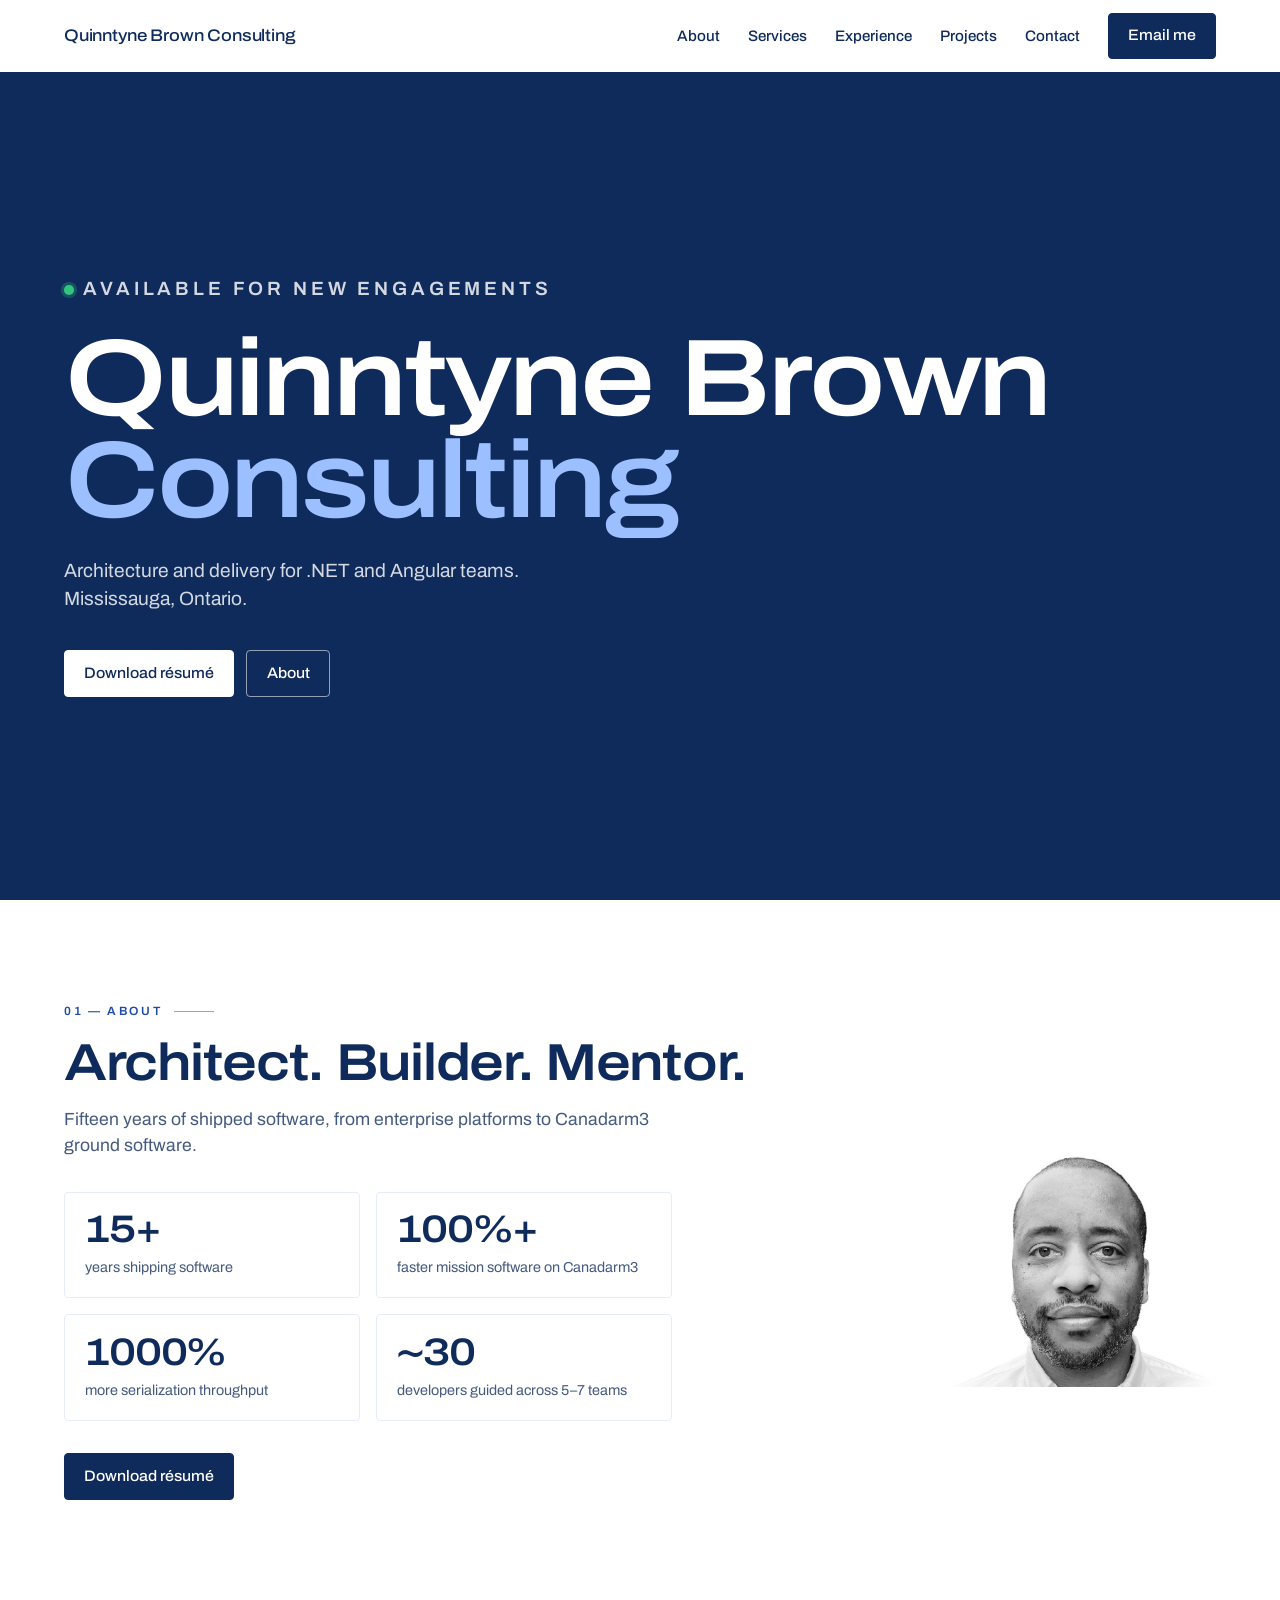
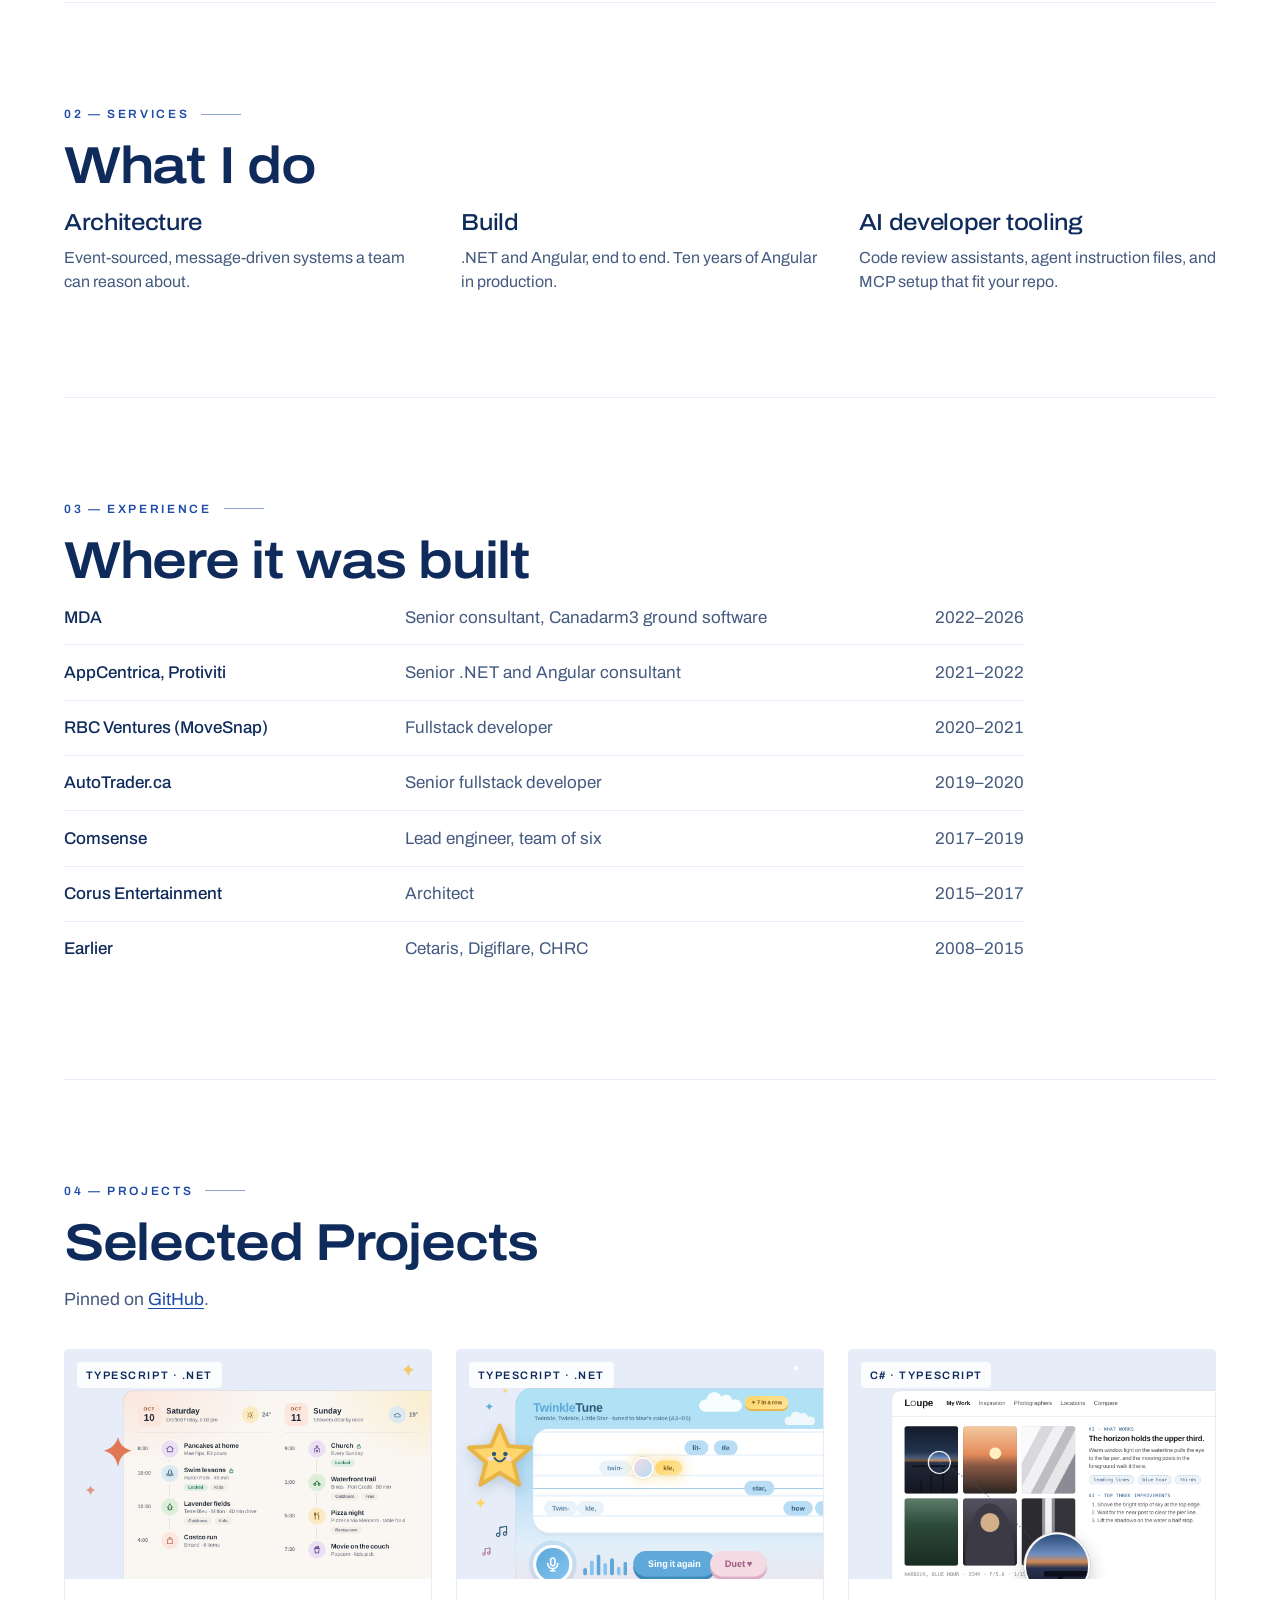
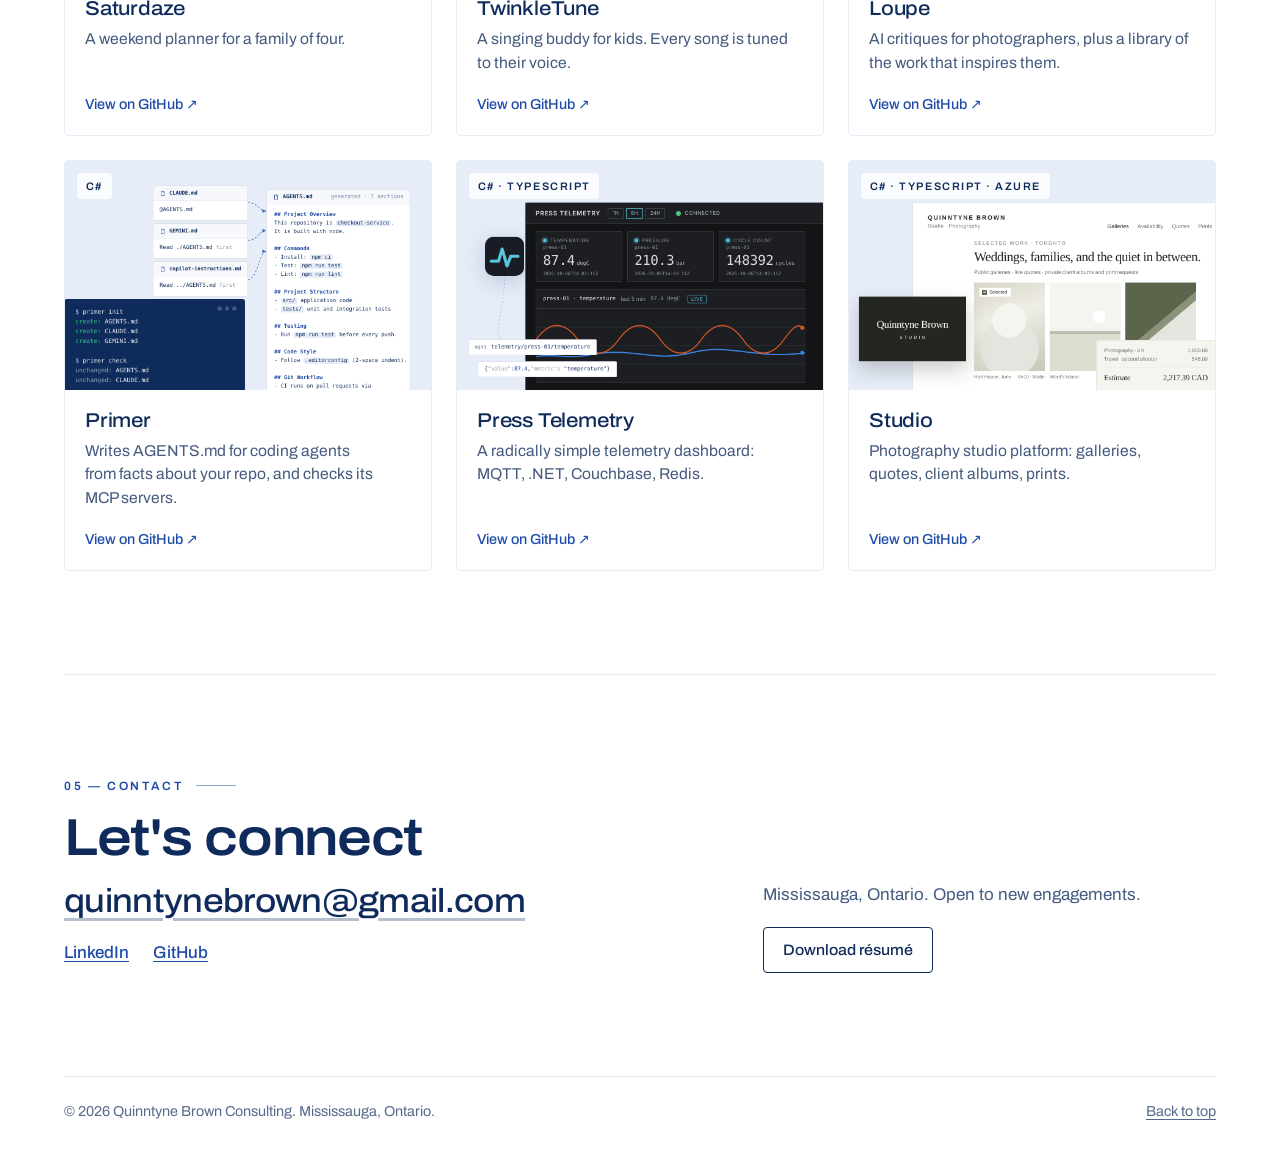
==== commit 383fe0cc: "Add project cover images and reorder Selected Projects to match the pins Each pinned repository now " ====
--- a/site/index.html
+++ b/site/index.html
@@ -335,7 +335,7 @@
       white-space: nowrap;
     }
 
-    /* Selected Projects: one card per pinned GitHub repo */
+    /* Selected Projects: one card per pinned GitHub repo, in pinned order */
     .projects {
       display: grid;
       grid-template-columns: repeat(3, minmax(0, 1fr));
@@ -366,31 +366,28 @@
       background: var(--tint);
     }
 
+    .cover img {
+      width: 100%;
+      height: 100%;
+      object-fit: cover;
+      transition: transform 400ms ease;
+    }
+
+    .card:hover .cover img { transform: scale(1.03); }
+
     .cover .lang {
       position: absolute;
-      top: 0.9rem;
-      left: 1.1rem;
-      font-size: 0.72rem;
+      top: 0.75rem;
+      left: 0.75rem;
+      padding: 0.3rem 0.55rem;
+      color: var(--ink);
+      background: rgba(255, 255, 255, 0.86);
+      border-radius: 4px;
+      font-size: 0.68rem;
       font-weight: 600;
-      letter-spacing: 0.16em;
+      letter-spacing: 0.14em;
       text-transform: uppercase;
     }
-
-    .cover .mark {
-      position: absolute;
-      left: -0.04em;
-      bottom: -0.1em;
-      font-size: 5rem;
-      font-weight: 700;
-      font-stretch: 125%;
-      letter-spacing: -0.04em;
-      line-height: 1;
-      white-space: nowrap;
-      opacity: 0.16;
-      transition: opacity 160ms ease;
-    }
-
-    .card:hover .mark { opacity: 0.3; }
 
     .card-body {
       display: flex;
@@ -591,8 +588,28 @@
         <p class="sub">Pinned on <a href="https://github.com/QuinntyneBrown">GitHub</a>.</p>
         <ul class="projects">
           <li>
+            <a class="card" href="https://github.com/QuinntyneBrown/saturdaze">
+              <span class="cover" aria-hidden="true"><img src="covers/saturdaze.webp" alt="" width="1200" height="750" loading="lazy" decoding="async"><span class="lang">TypeScript · .NET</span></span>
+              <span class="card-body">
+                <h3>Saturdaze</h3>
+                <p>A weekend planner for a family of four.</p>
+                <span class="more">View on GitHub ↗</span>
+              </span>
+            </a>
+          </li>
+          <li>
+            <a class="card" href="https://github.com/QuinntyneBrown/TwinkleTune">
+              <span class="cover" aria-hidden="true"><img src="covers/twinkletune.webp" alt="" width="1200" height="750" loading="lazy" decoding="async"><span class="lang">TypeScript · .NET</span></span>
+              <span class="card-body">
+                <h3>TwinkleTune</h3>
+                <p>A singing buddy for kids. Every song is tuned to their voice.</p>
+                <span class="more">View on GitHub ↗</span>
+              </span>
+            </a>
+          </li>
+          <li>
             <a class="card" href="https://github.com/QuinntyneBrown/loupe">
-              <span class="cover" aria-hidden="true"><span class="lang">C# · TypeScript</span><span class="mark">Loupe</span></span>
+              <span class="cover" aria-hidden="true"><img src="covers/loupe.webp" alt="" width="1200" height="750" loading="lazy" decoding="async"><span class="lang">C# · TypeScript</span></span>
               <span class="card-body">
                 <h3>Loupe</h3>
                 <p>AI critiques for photographers, plus a library of the work that inspires them.</p>
@@ -602,7 +619,7 @@
           </li>
           <li>
             <a class="card" href="https://github.com/QuinntyneBrown/primer">
-              <span class="cover" aria-hidden="true"><span class="lang">C#</span><span class="mark">Primer</span></span>
+              <span class="cover" aria-hidden="true"><img src="covers/primer.webp" alt="" width="1200" height="750" loading="lazy" decoding="async"><span class="lang">C#</span></span>
               <span class="card-body">
                 <h3>Primer</h3>
                 <p>Writes AGENTS.md for coding agents from facts about your repo, and checks its MCP servers.</p>
@@ -611,18 +628,8 @@
             </a>
           </li>
           <li>
-            <a class="card" href="https://github.com/QuinntyneBrown/TwinkleTune">
-              <span class="cover" aria-hidden="true"><span class="lang">TypeScript · .NET</span><span class="mark">Twinkle</span></span>
-              <span class="card-body">
-                <h3>TwinkleTune</h3>
-                <p>A singing buddy for kids. Every song is tuned to their voice.</p>
-                <span class="more">View on GitHub ↗</span>
-              </span>
-            </a>
-          </li>
-          <li>
             <a class="card" href="https://github.com/QuinntyneBrown/press-telemetry-reference">
-              <span class="cover" aria-hidden="true"><span class="lang">C# · TypeScript</span><span class="mark">Press</span></span>
+              <span class="cover" aria-hidden="true"><img src="covers/press-telemetry.webp" alt="" width="1200" height="750" loading="lazy" decoding="async"><span class="lang">C# · TypeScript</span></span>
               <span class="card-body">
                 <h3>Press Telemetry</h3>
                 <p>A radically simple telemetry dashboard: MQTT, .NET, Couchbase, Redis.</p>
@@ -631,18 +638,8 @@
             </a>
           </li>
           <li>
-            <a class="card" href="https://github.com/QuinntyneBrown/saturdaze">
-              <span class="cover" aria-hidden="true"><span class="lang">TypeScript · .NET</span><span class="mark">Saturdaze</span></span>
-              <span class="card-body">
-                <h3>Saturdaze</h3>
-                <p>A weekend planner for a family of four.</p>
-                <span class="more">View on GitHub ↗</span>
-              </span>
-            </a>
-          </li>
-          <li>
             <a class="card" href="https://github.com/QuinntyneBrown/quinntyne-brown-studio">
-              <span class="cover" aria-hidden="true"><span class="lang">C# · TypeScript · Azure</span><span class="mark">Studio</span></span>
+              <span class="cover" aria-hidden="true"><img src="covers/studio.webp" alt="" width="1200" height="750" loading="lazy" decoding="async"><span class="lang">C# · TypeScript · Azure</span></span>
               <span class="card-body">
                 <h3>Studio</h3>
                 <p>Photography studio platform: galleries, quotes, client albums, prints.</p>
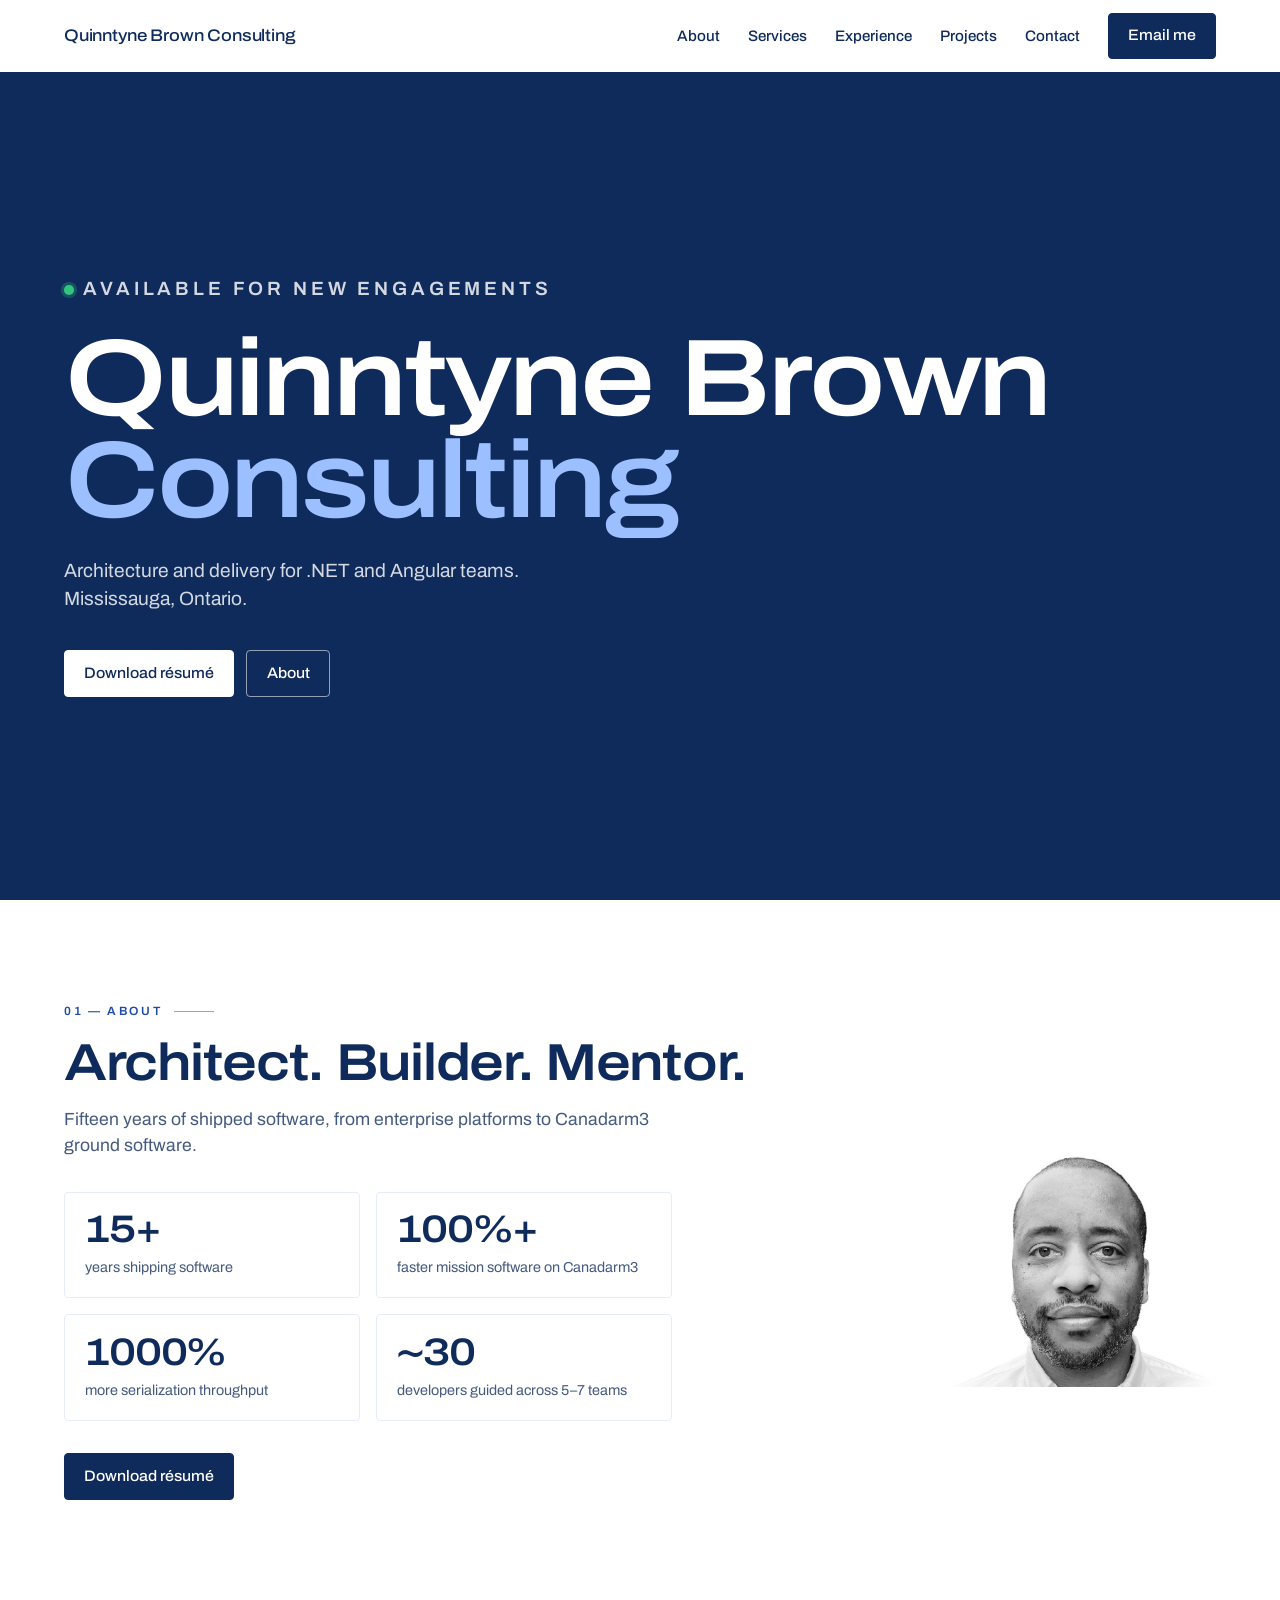
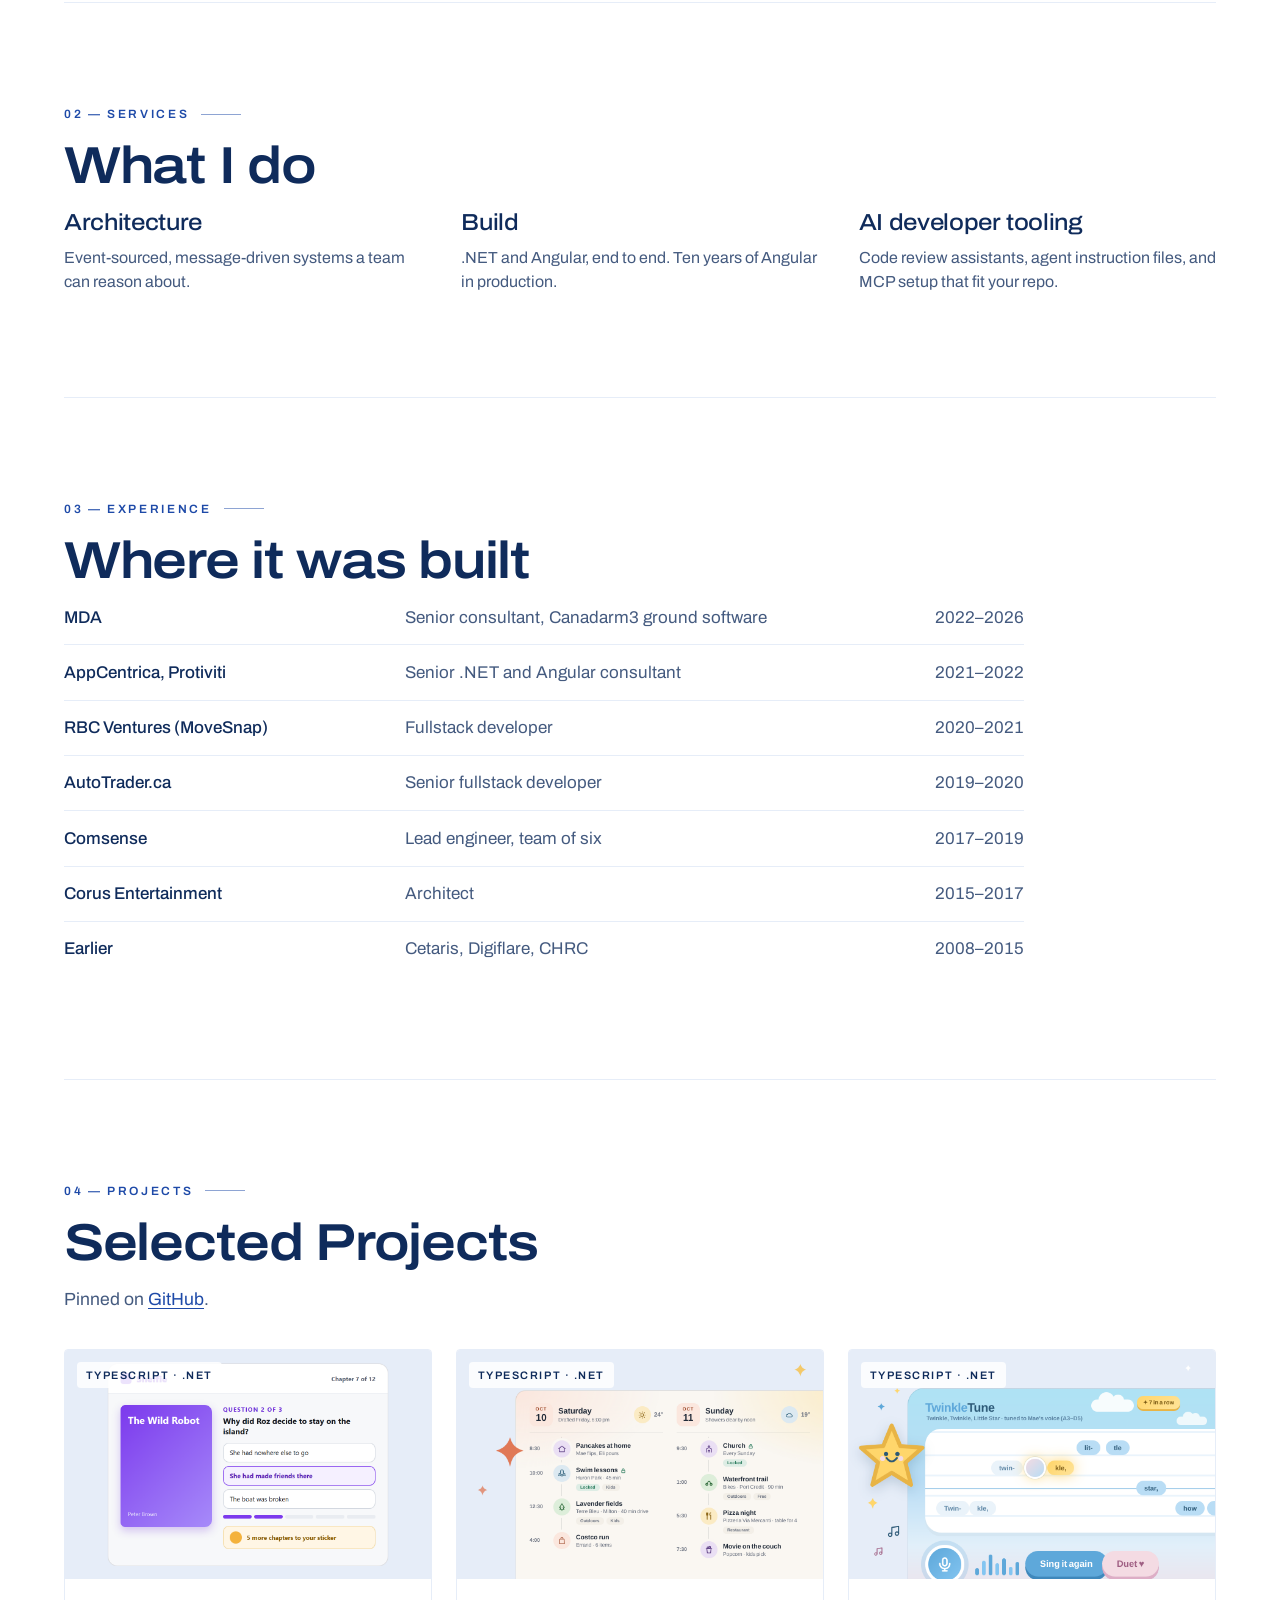
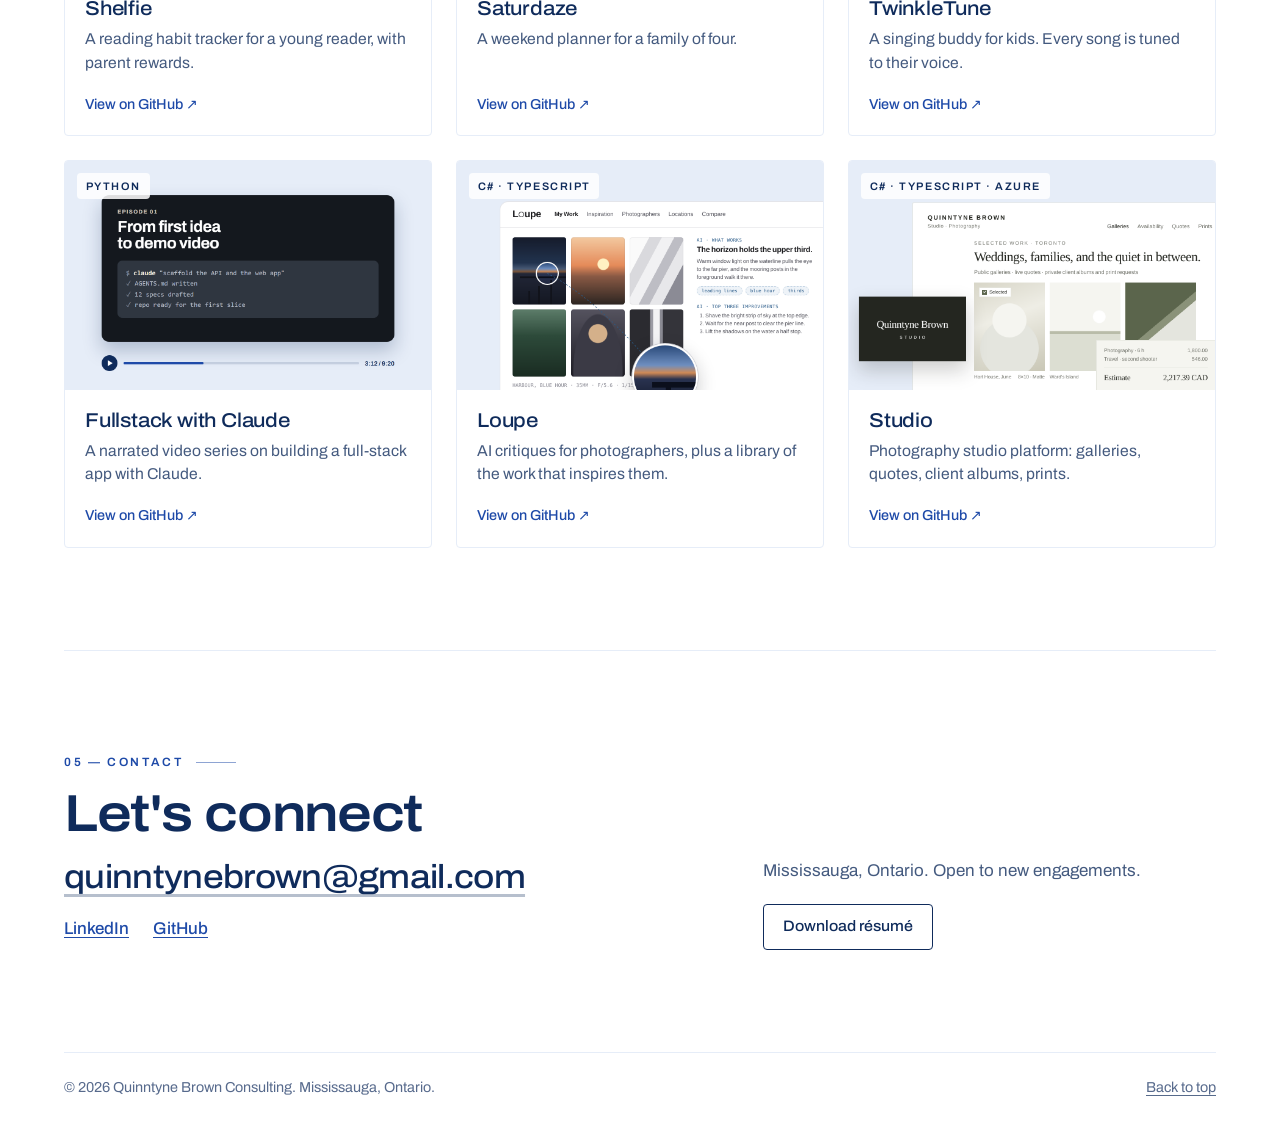
==== commit e04610d5: "Update Selected Projects to the current pins: add shelfie and fullstack-with-claude Adds cover sourc" ====
--- a/site/index.html
+++ b/site/index.html
@@ -587,6 +587,16 @@
         <h2 id="projects-title">Selected Projects</h2>
         <p class="sub">Pinned on <a href="https://github.com/QuinntyneBrown">GitHub</a>.</p>
         <ul class="projects">
+          <li>
+            <a class="card" href="https://github.com/QuinntyneBrown/shelfie">
+              <span class="cover" aria-hidden="true"><img src="covers/shelfie.webp" alt="" width="1200" height="750" loading="lazy" decoding="async"><span class="lang">TypeScript · .NET</span></span>
+              <span class="card-body">
+                <h3>Shelfie</h3>
+                <p>A reading habit tracker for a young reader, with parent rewards.</p>
+                <span class="more">View on GitHub ↗</span>
+              </span>
+            </a>
+          </li>
           <li>
             <a class="card" href="https://github.com/QuinntyneBrown/saturdaze">
               <span class="cover" aria-hidden="true"><img src="covers/saturdaze.webp" alt="" width="1200" height="750" loading="lazy" decoding="async"><span class="lang">TypeScript · .NET</span></span>
@@ -608,31 +618,21 @@
             </a>
           </li>
           <li>
+            <a class="card" href="https://github.com/QuinntyneBrown/fullstack-with-claude">
+              <span class="cover" aria-hidden="true"><img src="covers/fullstack-with-claude.webp" alt="" width="1200" height="750" loading="lazy" decoding="async"><span class="lang">Python</span></span>
+              <span class="card-body">
+                <h3>Fullstack with Claude</h3>
+                <p>A narrated video series on building a full-stack app with Claude.</p>
+                <span class="more">View on GitHub ↗</span>
+              </span>
+            </a>
+          </li>
+          <li>
             <a class="card" href="https://github.com/QuinntyneBrown/loupe">
               <span class="cover" aria-hidden="true"><img src="covers/loupe.webp" alt="" width="1200" height="750" loading="lazy" decoding="async"><span class="lang">C# · TypeScript</span></span>
               <span class="card-body">
                 <h3>Loupe</h3>
                 <p>AI critiques for photographers, plus a library of the work that inspires them.</p>
-                <span class="more">View on GitHub ↗</span>
-              </span>
-            </a>
-          </li>
-          <li>
-            <a class="card" href="https://github.com/QuinntyneBrown/primer">
-              <span class="cover" aria-hidden="true"><img src="covers/primer.webp" alt="" width="1200" height="750" loading="lazy" decoding="async"><span class="lang">C#</span></span>
-              <span class="card-body">
-                <h3>Primer</h3>
-                <p>Writes AGENTS.md for coding agents from facts about your repo, and checks its MCP servers.</p>
-                <span class="more">View on GitHub ↗</span>
-              </span>
-            </a>
-          </li>
-          <li>
-            <a class="card" href="https://github.com/QuinntyneBrown/press-telemetry-reference">
-              <span class="cover" aria-hidden="true"><img src="covers/press-telemetry.webp" alt="" width="1200" height="750" loading="lazy" decoding="async"><span class="lang">C# · TypeScript</span></span>
-              <span class="card-body">
-                <h3>Press Telemetry</h3>
-                <p>A radically simple telemetry dashboard: MQTT, .NET, Couchbase, Redis.</p>
                 <span class="more">View on GitHub ↗</span>
               </span>
             </a>
